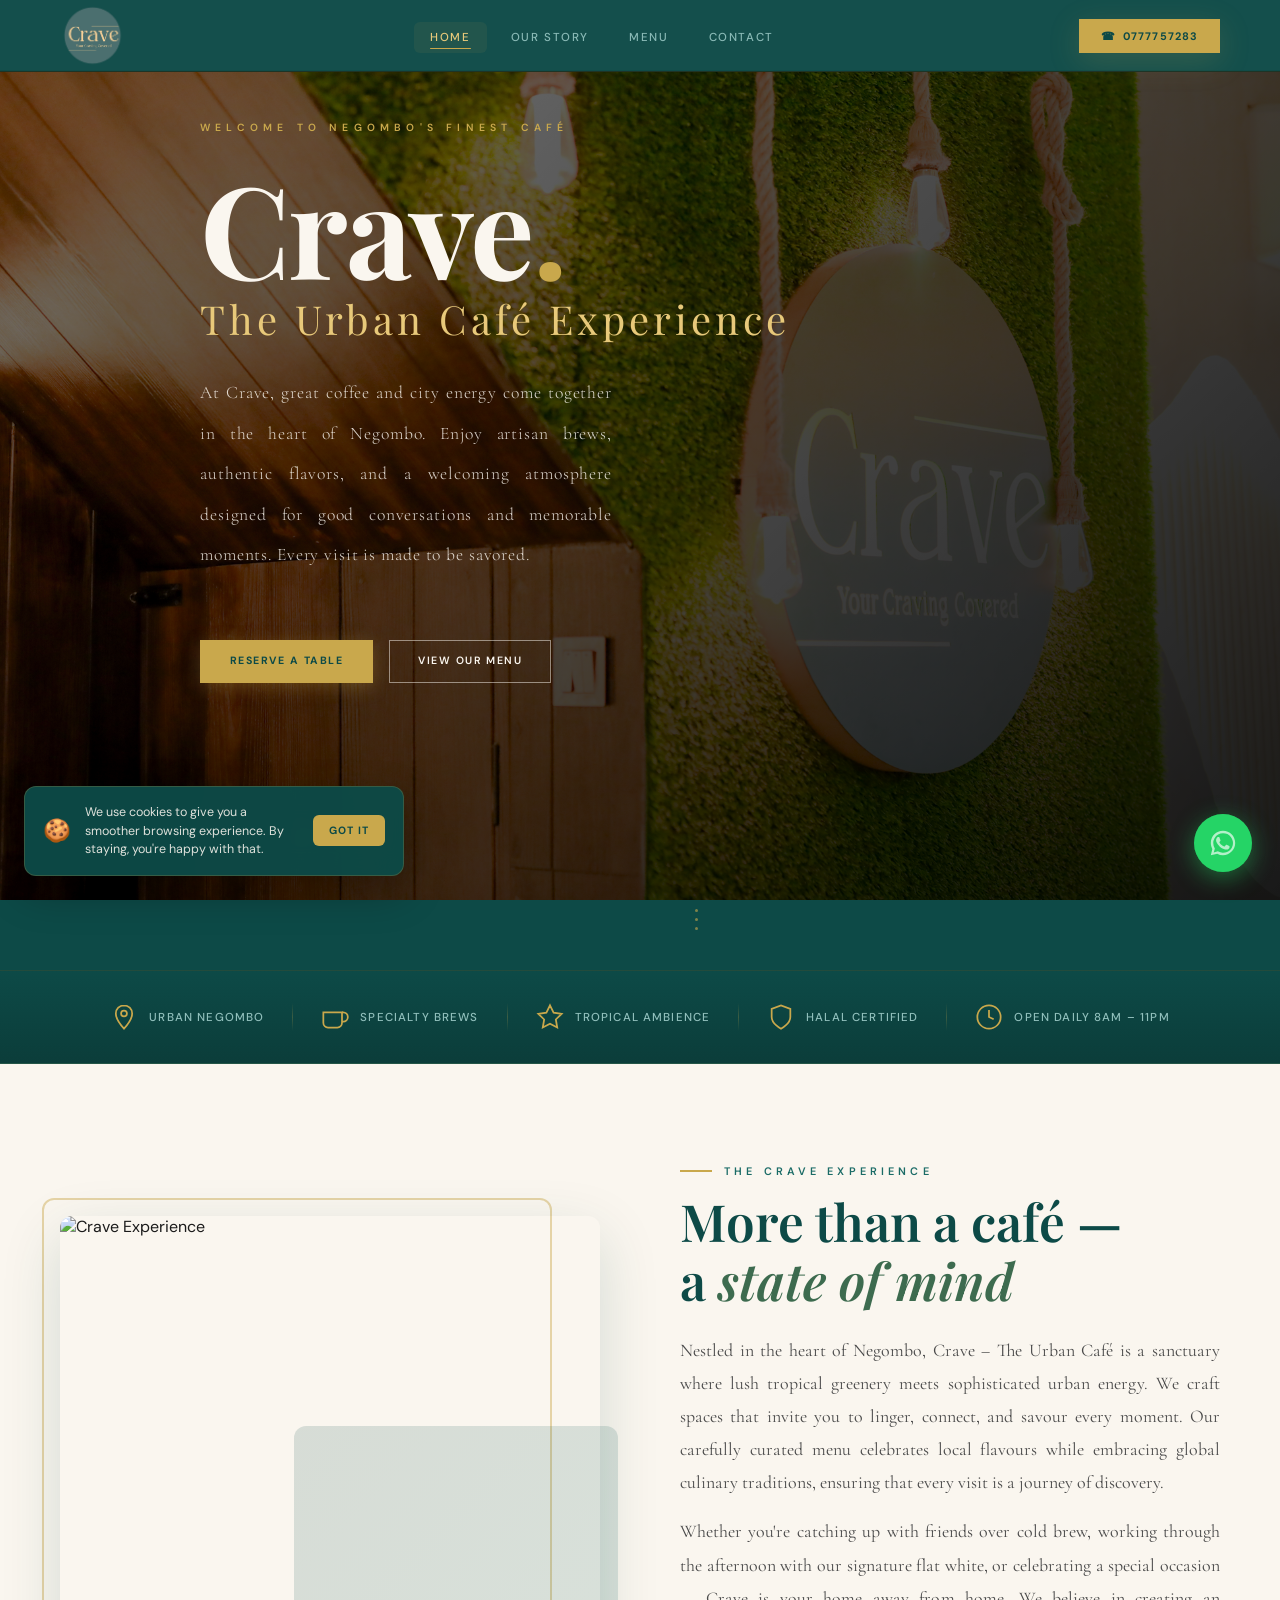
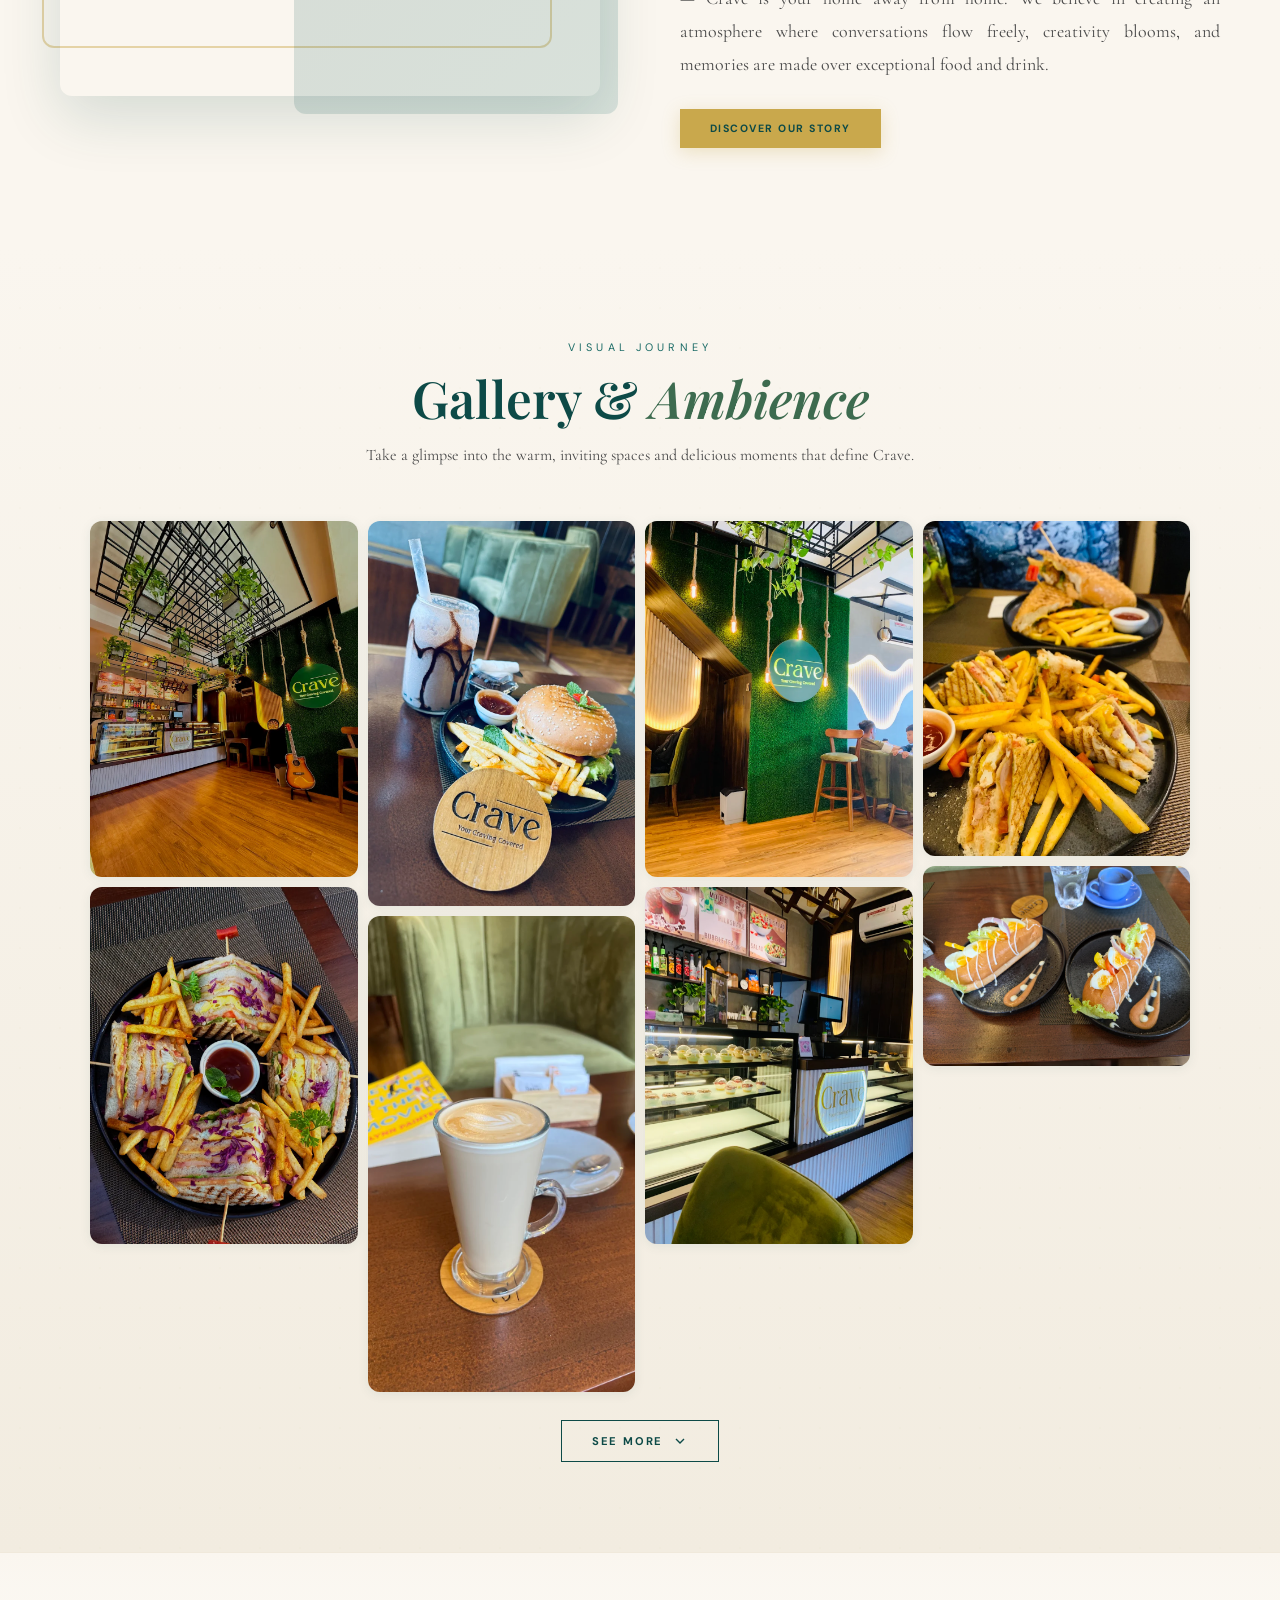
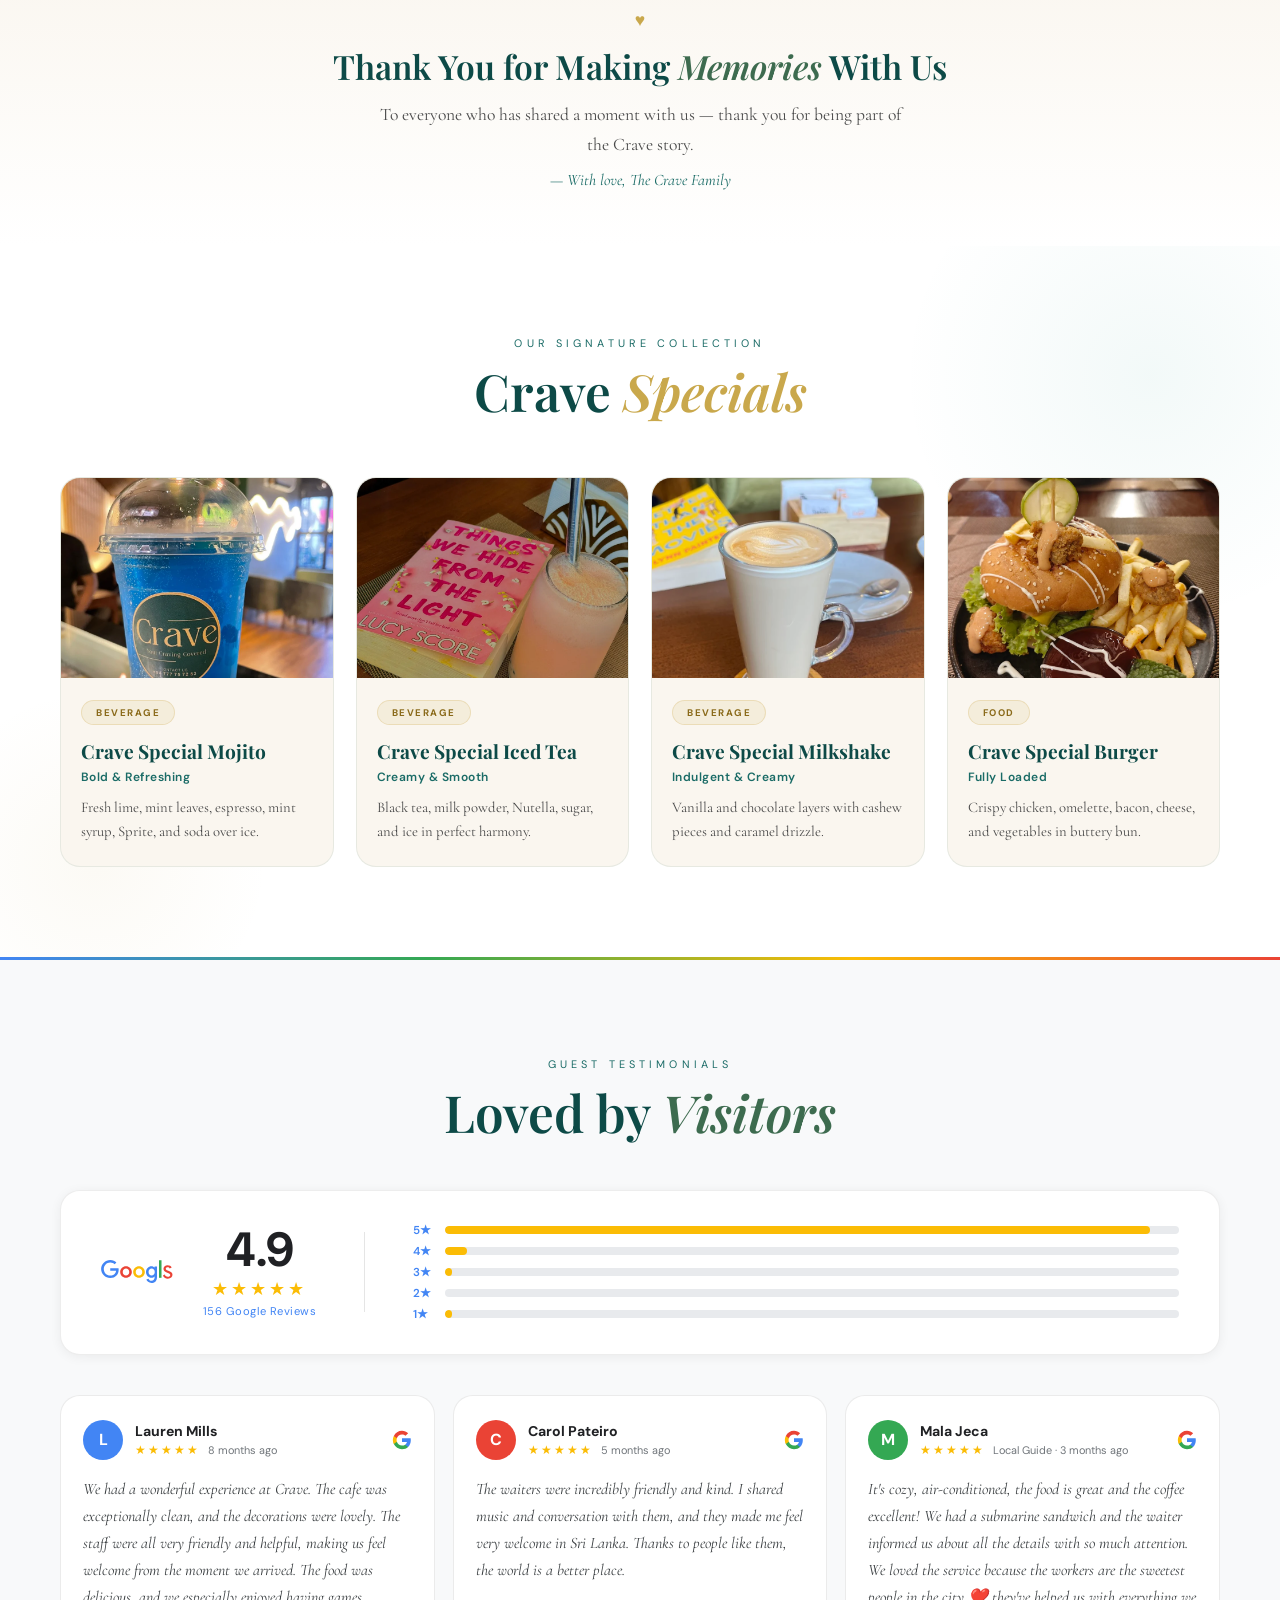
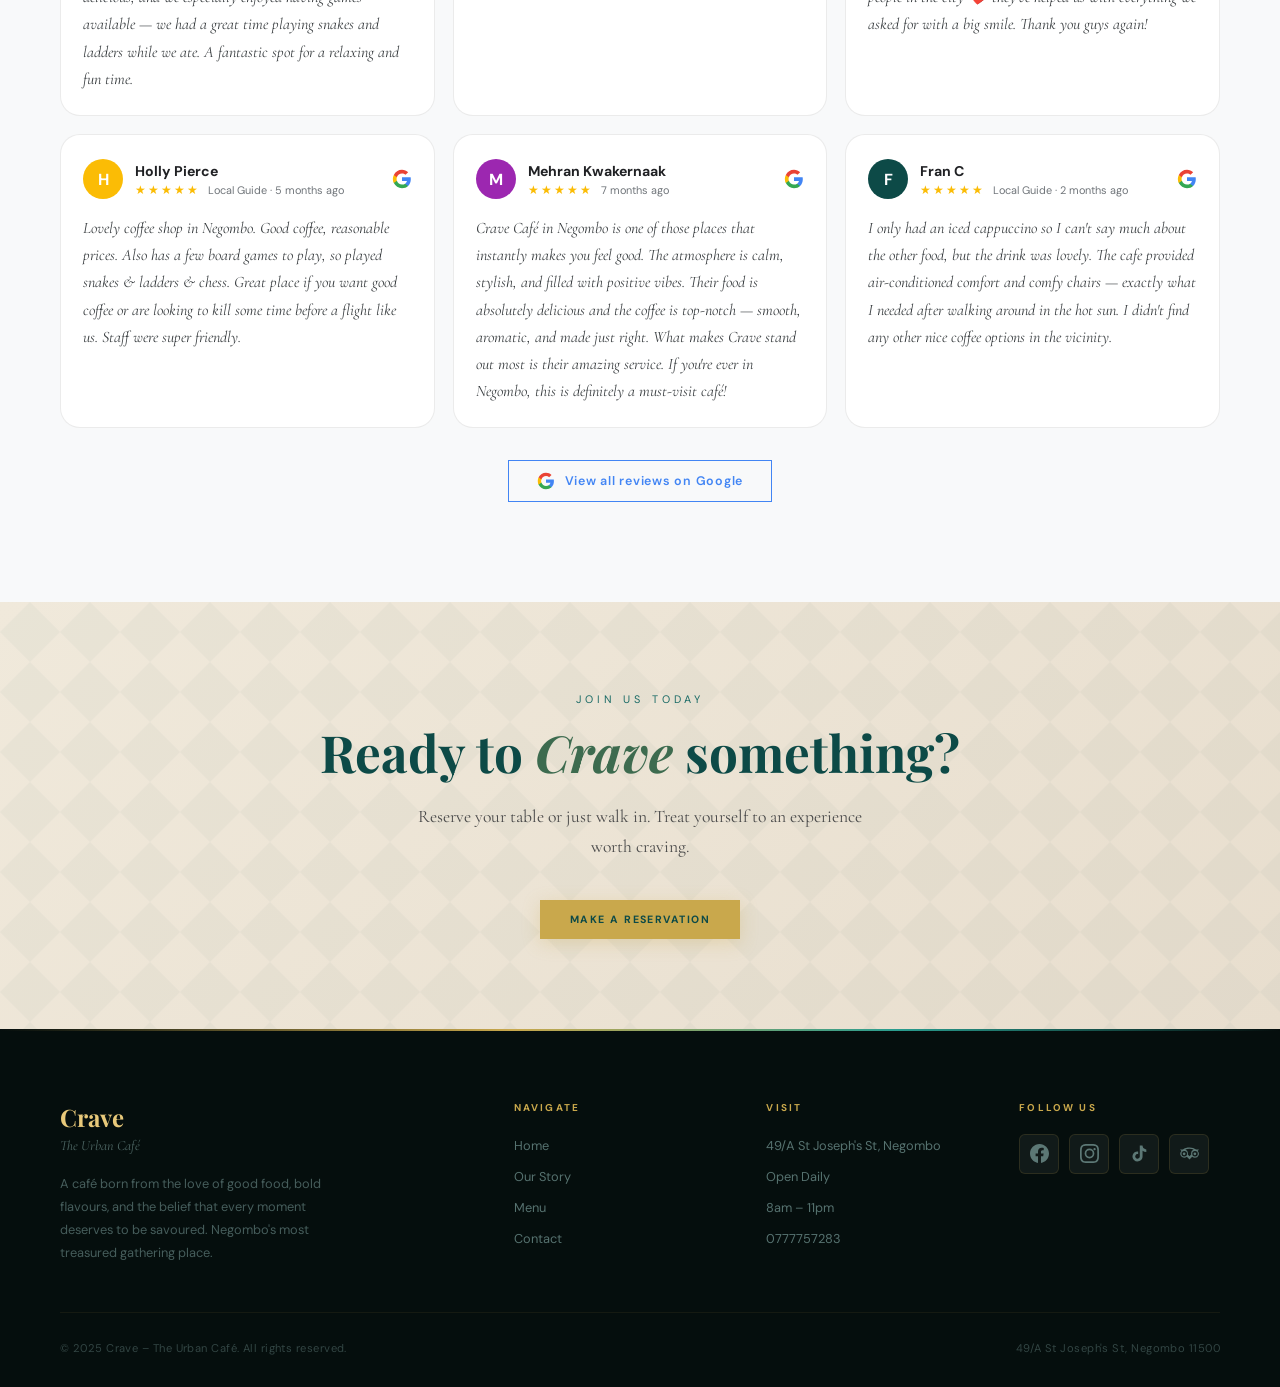
==== index.html @ 5650c981 "Initial commit: Crave – The Urban Café website Responsive static site (HTML/CSS/JS) with home, story" ====
<!DOCTYPE html>
<html lang="en">
<head>
  <meta charset="UTF-8">
  <meta name="viewport" content="width=device-width, initial-scale=1.0">
  <title>Crave – The Urban Café | Negombo</title>
  <link rel="stylesheet" href="styles.css">
</head>
<body>

<!-- ═══════════════════════════════════════════════════════════════
     NAVIGATION BAR
═══════════════════════════════════════════════════════════════ -->
<nav class="navbar">
  <a class="nav-logo" href="index.html">
    <img src="Images/CRAVE LOGO PNG (1).png" alt="Crave Logo">
   
  </a>

  <!-- Desktop Links -->
  <ul class="nav-links">
    <li><a href="index.html" class="active">Home</a></li>
    <li><a href="story.html">Our Story</a></li>
    <li><a href="menu.html">Menu</a></li>
    <li><a href="contact.html">Contact</a></li>
  </ul>

  <a class="nav-contact" href="tel:0777757283">
    <span>☎</span> 0777757283
  </a>

  <!-- Mobile Hamburger Menu -->
  <button class="hamburger" id="hamburger" aria-label="Toggle menu">
    <span></span>
    <span></span>
    <span></span>
  </button>

  <!-- Mobile Menu -->
  <div class="mobile-menu" id="mobileMenu">
    <ul class="mobile-nav-links">
      <li><a href="index.html" class="active">Home</a></li>
      <li><a href="story.html">Our Story</a></li>
      <li><a href="menu.html">Menu</a></li>
      <li><a href="contact.html">Contact</a></li>
      <li><a href="tel:0777757283" class="mobile-contact">☎ 0777757283</a></li>
    </ul>
  </div>
</nav>

<!-- ═══════════════════════════════════════════════════════════════
     HERO SECTION
═══════════════════════════════════════════════════════════════ -->
<section class="hero">
  <div class="hero-bg"></div>
  
  <div class="hero-content">
    <div class="hero-text-wrapper">
      <p class="hero-eyebrow">WELCOME TO NEGOMBO'S FINEST CAFÉ</p>
      
      <h1 class="hero-title">
        Crave<span class="title-accent">.</span><br>
        <span class="hero-subtitle-main">The Urban Café Experience</span>
      </h1>
      
      <p class="hero-description">
        At Crave, great coffee and city energy come together in the heart of Negombo. Enjoy artisan brews, authentic flavors, and a welcoming atmosphere designed for good conversations and memorable moments. Every visit is made to be savored.
      </p>
      
      <div class="hero-cta-group">
        <a href="contact.html" class="btn-primary">Reserve a Table</a>
        <a href="menu.html" class="btn-secondary">View Our Menu</a>
      </div>
    </div>
  </div>

  <div class="hero-scroll">
    <span>Discover More</span>
    <div class="scroll-indicator">
      <div class="scroll-dot"></div>
      <div class="scroll-dot"></div>
      <div class="scroll-dot"></div>
    </div>
  </div>
</section>

<!-- ═══════════════════════════════════════════════════════════════
     FEATURES STRIP
═══════════════════════════════════════════════════════════════ -->
<div class="features-strip">
  <div class="feature-item">
    <svg class="feature-icon" viewBox="0 0 24 24" fill="none" stroke="currentColor" stroke-width="1.5">
      <path d="M12 2C8.13 2 5 5.13 5 9c0 5.25 7 13 7 13s7-7.75 7-13c0-3.87-3.13-7-7-7z"/>
      <circle cx="12" cy="9" r="2.5"/>
    </svg>
    <span class="feature-text">Urban Negombo</span>
  </div>
  <div class="feature-divider"></div>
  <div class="feature-item">
    <svg class="feature-icon" viewBox="0 0 24 24" fill="none" stroke="currentColor" stroke-width="1.5">
      <path d="M18 8h1a4 4 0 0 1 0 8h-1"/>
      <path d="M2 8h16v9a4 4 0 0 1-4 4H6a4 4 0 0 1-4-4V8z"/>
    </svg>
    <span class="feature-text">Specialty Brews</span>
  </div>
  <div class="feature-divider"></div>
  <div class="feature-item">
    <svg class="feature-icon" viewBox="0 0 24 24" fill="none" stroke="currentColor" stroke-width="1.5">
      <path d="M12 2l3.09 6.26L22 9.27l-5 4.87 1.18 6.88L12 17.77l-6.18 3.25L7 14.14 2 9.27l6.91-1.01L12 2z"/>
    </svg>
    <span class="feature-text">Tropical Ambience</span>
  </div>
  <div class="feature-divider"></div>
  <div class="feature-item">
    <svg class="feature-icon" viewBox="0 0 24 24" fill="none" stroke="currentColor" stroke-width="1.5">
      <path d="M12 22s8-4 8-10V5l-8-3-8 3v7c0 6 8 10 8 10z"/>
    </svg>
    <span class="feature-text">Halal Certified</span>
  </div>
  <div class="feature-divider"></div>
  <div class="feature-item">
    <svg class="feature-icon" viewBox="0 0 24 24" fill="none" stroke="currentColor" stroke-width="1.5">
      <circle cx="12" cy="12" r="10"/>
      <polyline points="12 6 12 12 16 14"/>
    </svg>
    <span class="feature-text">Open Daily 8am – 11pm</span>
  </div>
</div>

<!-- ═══════════════════════════════════════════════════════════════
     THE CRAVE EXPERIENCE SECTION
═══════════════════════════════════════════════════════════════ -->
<section style="background: var(--cream); padding: 0;">
  <div class="ambience-section">
    <div class="ambience-visual">
      <img src="images/Crave_inside.webp" alt="Crave Experience" class="ambience-image">
    </div>
    <div class="ambience-text">
      <p class="eyebrow">The Crave Experience</p>
      <h2 class="section-title">More than a café —<br>a <em>state of mind</em></h2>
      <p class="body-text">
        Nestled in the heart of Negombo, Crave – The Urban Café is a sanctuary where lush tropical greenery meets sophisticated urban energy. We craft spaces that invite you to linger, connect, and savour every moment. Our carefully curated menu celebrates local flavours while embracing global culinary traditions, ensuring that every visit is a journey of discovery.
      </p>
      <p class="body-text">
        Whether you're catching up with friends over cold brew, working through the afternoon with our signature flat white, or celebrating a special occasion — Crave is your home away from home. We believe in creating an atmosphere where conversations flow freely, creativity blooms, and memories are made over exceptional food and drink.
      </p>
      <a href="story.html" class="btn-primary" style="display: inline-block; margin-top: 12px;">Discover Our Story</a>
    </div>
  </div>
</section>

<!-- ═══════════════════════════════════════════════════════════════
     GALLERY GRID
═══════════════════════════════════════════════════════════════ -->
<section class="gallery-section">
  <div class="gallery-header">
    <p class="eyebrow">Visual Journey</p>
    <h2 class="section-title">Gallery & <em>Ambience</em></h2>
    <p>Take a glimpse into the warm, inviting spaces and delicious moments that define Crave.</p>
  </div>

  <div class="gallery-grid" id="galleryGrid">
    <figure class="gallery-tile" onclick="openImageModal('Images/cafe-interior.webp')"><img src="Images/cafe-interior.webp" alt="Crave café interior" loading="lazy"></figure>
    <figure class="gallery-tile" onclick="openImageModal('Images/club-sandwich-platter.webp')"><img src="Images/club-sandwich-platter.webp" alt="Club sandwich platter" loading="lazy"></figure>
    <figure class="gallery-tile" onclick="openImageModal('Images/burger-milkshake.webp')"><img src="Images/burger-milkshake.webp" alt="Burger and milkshake" loading="lazy"></figure>
    <figure class="gallery-tile" onclick="openImageModal('Images/signature-latte.webp')"><img src="Images/signature-latte.webp" alt="Signature latte" loading="lazy"></figure>
    <figure class="gallery-tile" onclick="openImageModal('Images/crave-brand-wall.webp')"><img src="Images/crave-brand-wall.webp" alt="Crave brand wall" loading="lazy"></figure>
    <figure class="gallery-tile" onclick="openImageModal('Images/dessert-display.webp')"><img src="Images/dessert-display.webp" alt="Dessert display" loading="lazy"></figure>
    <figure class="gallery-tile" onclick="openImageModal('Images/toasted-sandwiches.webp')"><img src="Images/toasted-sandwiches.webp" alt="Toasted sandwiches" loading="lazy"></figure>
    <figure class="gallery-tile" onclick="openImageModal('Images/gourmet-hot-dogs.webp')"><img src="Images/gourmet-hot-dogs.webp" alt="Gourmet hot dogs" loading="lazy"></figure>
    <figure class="gallery-tile gallery-hidden" onclick="openImageModal('Images/espresso-shot.webp')"><img src="Images/espresso-shot.webp" alt="Espresso shot" loading="lazy"></figure>
    <figure class="gallery-tile gallery-hidden" onclick="openImageModal('Images/reading-nook.webp')"><img src="Images/reading-nook.webp" alt="Reading nook" loading="lazy"></figure>
    <figure class="gallery-tile gallery-hidden" onclick="openImageModal('Images/hot-dog-shake.webp')"><img src="Images/hot-dog-shake.webp" alt="Hot dog and shake" loading="lazy"></figure>
    <figure class="gallery-tile gallery-hidden" onclick="openImageModal('Images/burger-cafe-backdrop.webp')"><img src="Images/burger-cafe-backdrop.webp" alt="Burger with café backdrop" loading="lazy"></figure>
    <figure class="gallery-tile gallery-hidden" onclick="openImageModal('Images/book-food-flatlay.webp')"><img src="Images/book-food-flatlay.webp" alt="Book and food flatlay" loading="lazy"></figure>
    <figure class="gallery-tile gallery-hidden" onclick="openImageModal('Images/wrap-platter-drinks.webp')"><img src="Images/wrap-platter-drinks.webp" alt="Wrap platter with drinks" loading="lazy"></figure>
    <figure class="gallery-tile gallery-hidden" onclick="openImageModal('Images/pasta-bowl.webp')"><img src="Images/pasta-bowl.webp" alt="Pasta bowl" loading="lazy"></figure>
    <figure class="gallery-tile gallery-hidden" onclick="openImageModal('Images/big-breakfast-platter.webp')"><img src="Images/big-breakfast-platter.webp" alt="Big breakfast platter" loading="lazy"></figure>
    <figure class="gallery-tile gallery-hidden" onclick="openImageModal('Images/cozy-corner-guitar.webp')"><img src="Images/cozy-corner-guitar.webp" alt="Cozy corner with guitar" loading="lazy"></figure>
    <figure class="gallery-tile gallery-hidden" onclick="openImageModal('Images/lunch-for-two.webp')"><img src="Images/lunch-for-two.webp" alt="Lunch for two" loading="lazy"></figure>
  </div>

  <div class="gallery-more-wrap">
    <button class="gallery-more-btn" id="galleryMoreBtn" onclick="toggleGallery(this)">
      <span class="more-text">See More</span>
      <svg class="more-chevron" viewBox="0 0 24 24" fill="none" stroke="currentColor" stroke-width="2" width="16" height="16">
        <polyline points="6 9 12 15 18 9"></polyline>
      </svg>
    </button>
  </div>
</section>

<!-- ═══════════════════════════════════════════════════════════════
     THANK YOU MESSAGE
═══════════════════════════════════════════════════════════════ -->
<section class="thankyou-section">
  <span class="ty-heart">♥</span>
  <h2 class="ty-title">Thank You for Making <em>Memories</em> With Us</h2>
  <p class="ty-text">To everyone who has shared a moment with us — thank you for being part of the Crave story.</p>
  <p class="ty-signature">— With love, The Crave Family</p>
</section>

<!-- ═══════════════════════════════════════════════════════════════
     CAFÉ SIGNATURES
═══════════════════════════════════════════════════════════════ -->
<section class="specials-section">
  <div class="specials-inner">
    <div class="specials-header">
      <p class="eyebrow">Our Signature Collection</p>
      <h2 class="section-title">Crave <em style="font-style:italic; color: var(--gold-light);">Specials</em></h2>
    </div>
    <div class="specials-grid">
      <!-- Mojito Card -->
      <div class="card-item">
        <div class="card-image">
          <img src="Images/Crave_Special_Mojito1.webp" alt="Crave Special Mojito">
        </div>
        <div class="card-content">
          <div class="card-tag">Beverage</div>
          <h3 class="card-name">Crave Special Mojito</h3>
          <p class="card-note">Bold & Refreshing</p>
          <p class="card-text">Fresh lime, mint leaves, espresso, mint syrup, Sprite, and soda over ice.</p>
        </div>
      </div>
      
      <!-- Iced Tea Card -->
      <div class="card-item">
        <div class="card-image">
          <img src="Images/special-iced-tea.webp" alt="Crave Special Iced Tea">
        </div>
        <div class="card-content">
          <div class="card-tag">Beverage</div>
          <h3 class="card-name">Crave Special Iced Tea</h3>
          <p class="card-note">Creamy & Smooth</p>
          <p class="card-text">Black tea, milk powder, Nutella, sugar, and ice in perfect harmony.</p>
        </div>
      </div>
      
      <!-- Milkshake Card -->
      <div class="card-item">
        <div class="card-image">
          <img src="Images/signature-latte.webp" alt="Crave Special Milkshake">
        </div>
        <div class="card-content">
          <div class="card-tag">Beverage</div>
          <h3 class="card-name">Crave Special Milkshake</h3>
          <p class="card-note">Indulgent & Creamy</p>
          <p class="card-text">Vanilla and chocolate layers with cashew pieces and caramel drizzle.</p>
        </div>
      </div>
      
      <!-- Burger Card -->
      <div class="card-item">
        <div class="card-image">
          <img src="Images/special-burger.webp" alt="Crave Special Burger">
        </div>
        <div class="card-content">
          <div class="card-tag">Food</div>
          <h3 class="card-name">Crave Special Burger</h3>
          <p class="card-note">Fully Loaded</p>
          <p class="card-text">Crispy chicken, omelette, bacon, cheese, and vegetables in buttery bun.</p>
        </div>
      </div>
    </div>
  </div>
</section>

<!-- ═══════════════════════════════════════════════════════════════
     GOOGLE REVIEWS SECTION
═══════════════════════════════════════════════════════════════ -->
<section class="reviews-section">
  <div class="reviews-inner">

    <!-- Header -->
    <div class="reviews-header">
      <p class="eyebrow">Guest Testimonials</p>
      <h2 class="section-title">Loved by <em>Visitors</em></h2>
    </div>

    <!-- Google Rating Summary Bar -->
    <div class="google-summary">
      <div class="google-summary-left">
        <svg class="google-logo-full" viewBox="0 0 74 24" xmlns="http://www.w3.org/2000/svg">
          <path d="M9.24 8.19v2.46h5.88c-.18 1.38-.64 2.39-1.34 3.1-.86.86-2.2 1.8-4.54 1.8-3.62 0-6.45-2.92-6.45-6.54s2.83-6.54 6.45-6.54c1.95 0 3.38.77 4.43 1.76L15.4 2.5C13.94 1.08 11.98 0 9.24 0 4.28 0 .11 4.04.11 9s4.17 9 9.13 9c2.68 0 4.7-.88 6.28-2.52 1.62-1.62 2.13-3.91 2.13-5.75 0-.57-.04-1.1-.13-1.54H9.24z" fill="#4285F4"/>
          <path d="M25 6.19c-3.21 0-5.83 2.44-5.83 5.81 0 3.34 2.62 5.81 5.83 5.81s5.83-2.46 5.83-5.81c0-3.37-2.62-5.81-5.83-5.81zm0 9.33c-1.76 0-3.28-1.45-3.28-3.52 0-2.09 1.52-3.52 3.28-3.52s3.28 1.43 3.28 3.52c0 2.07-1.52 3.52-3.28 3.52z" fill="#EA4335"/>
          <path d="M53.58 7.49h-.09c-.57-.68-1.67-1.3-3.06-1.3C47.53 6.19 45 8.72 45 12c0 3.26 2.53 5.81 5.43 5.81 1.39 0 2.49-.62 3.06-1.32h.09v.83c0 2.22-1.19 3.41-3.1 3.41-1.56 0-2.53-1.12-2.93-2.07l-2.22.92c.64 1.54 2.33 3.43 5.15 3.43 2.99 0 5.52-1.76 5.52-6.05V6.49h-2.42v1zm-2.93 8.03c-1.76 0-3.1-1.5-3.1-3.52 0-2.05 1.34-3.52 3.1-3.52 1.74 0 3.1 1.49 3.1 3.54.01 2.03-1.36 3.5-3.1 3.5z" fill="#4285F4"/>
          <path d="M38 6.19c-3.21 0-5.83 2.44-5.83 5.81 0 3.34 2.62 5.81 5.83 5.81s5.83-2.46 5.83-5.81c0-3.37-2.62-5.81-5.83-5.81zm0 9.33c-1.76 0-3.28-1.45-3.28-3.52 0-2.09 1.52-3.52 3.28-3.52s3.28 1.43 3.28 3.52c0 2.07-1.52 3.52-3.28 3.52z" fill="#FBBC05"/>
          <path d="M58 .24h2.51v17.57H58z" fill="#34A853"/>
          <path d="M63.41 14.37c.66 1.64 1.8 2.44 3.35 2.44 1.56 0 2.49-.79 2.49-1.83 0-.98-.56-1.54-2.28-2.09l-1.28-.42c-2.09-.68-3.21-1.83-3.21-3.63 0-2.18 1.8-3.65 4.15-3.65 1.97 0 3.38.88 4.06 2.31l-2.01 1.08c-.36-.81-1.06-1.3-2.07-1.3s-1.83.55-1.83 1.47c0 .88.55 1.3 1.97 1.78l1.17.38c2.35.77 3.56 1.91 3.56 3.87 0 2.31-1.8 3.87-4.62 3.87-2.46 0-4.26-1.26-4.98-3.17l2.53-1.11z" fill="#EA4335"/>
        </svg>
        <div class="google-rating-score">
          <span class="score-number">4.9</span>
          <div class="score-stars">★★★★★</div>
          <a class="score-label" href="https://www.google.com/search?sca_esv=cb596a67502e2f5f&cs=1&output=search&kgmid=%2Fg%2F11xkdhgdgt&q=Crave&shem=dlvsc%2Crimspwouoe&shndl=30&source=sh%2Fx%2Floc%2Funi%2Fm1%2F1&kgs=ecfc219bd1ecc070" target="_blank" rel="noopener">156 Google Reviews</a>
        </div>
      </div>
      <div class="google-summary-divider"></div>
      <div class="google-summary-right">
        <div class="rating-bar-row"><span class="bar-label">5★</span><div class="bar-track"><div class="bar-fill" style="width:96%"></div></div></div>
        <div class="rating-bar-row"><span class="bar-label">4★</span><div class="bar-track"><div class="bar-fill" style="width:3%"></div></div></div>
        <div class="rating-bar-row"><span class="bar-label">3★</span><div class="bar-track"><div class="bar-fill" style="width:1%"></div></div></div>
        <div class="rating-bar-row"><span class="bar-label">2★</span><div class="bar-track"><div class="bar-fill" style="width:0%"></div></div></div>
        <div class="rating-bar-row"><span class="bar-label">1★</span><div class="bar-track"><div class="bar-fill" style="width:1%"></div></div></div>
      </div>
    </div>

    <!-- Review Cards -->
    <div class="reviews-grid">

      <div class="review-card">
        <div class="review-card-top">
          <div class="reviewer-avatar" style="background:#4285F4;">L</div>
          <div class="reviewer-info">
            <div class="reviewer-name">Lauren Mills</div>
            <div class="reviewer-meta">
              <div class="review-stars">★★★★★</div>
              <span class="review-date">8 months ago</span>
            </div>
          </div>
          <svg class="google-icon-badge" viewBox="0 0 24 24" xmlns="http://www.w3.org/2000/svg">
            <path d="M22.56 12.25c0-.78-.07-1.53-.2-2.25H12v4.26h5.92c-.26 1.37-1.04 2.53-2.21 3.31v2.77h3.57c2.08-1.92 3.28-4.74 3.28-8.09z" fill="#4285F4"/>
            <path d="M12 23c2.97 0 5.46-.98 7.28-2.66l-3.57-2.77c-.98.66-2.23 1.06-3.71 1.06-2.86 0-5.29-1.93-6.16-4.53H2.18v2.84C3.99 20.53 7.7 23 12 23z" fill="#34A853"/>
            <path d="M5.84 14.09c-.22-.66-.35-1.36-.35-2.09s.13-1.43.35-2.09V7.07H2.18C1.43 8.55 1 10.22 1 12s.43 3.45 1.18 4.93l3.66-2.84z" fill="#FBBC05"/>
            <path d="M12 5.38c1.62 0 3.06.56 4.21 1.64l3.15-3.15C17.45 2.09 14.97 1 12 1 7.7 1 3.99 3.47 2.18 7.07l3.66 2.84c.87-2.6 3.3-4.53 6.16-4.53z" fill="#EA4335"/>
          </svg>
        </div>
        <p class="review-text">We had a wonderful experience at Crave. The cafe was exceptionally clean, and the decorations were lovely. The staff were all very friendly and helpful, making us feel welcome from the moment we arrived. The food was delicious, and we especially enjoyed having games available — we had a great time playing snakes and ladders while we ate. A fantastic spot for a relaxing and fun time.</p>
      </div>

      <div class="review-card">
        <div class="review-card-top">
          <div class="reviewer-avatar" style="background:#EA4335;">C</div>
          <div class="reviewer-info">
            <div class="reviewer-name">Carol Pateiro</div>
            <div class="reviewer-meta">
              <div class="review-stars">★★★★★</div>
              <span class="review-date">5 months ago</span>
            </div>
          </div>
          <svg class="google-icon-badge" viewBox="0 0 24 24" xmlns="http://www.w3.org/2000/svg">
            <path d="M22.56 12.25c0-.78-.07-1.53-.2-2.25H12v4.26h5.92c-.26 1.37-1.04 2.53-2.21 3.31v2.77h3.57c2.08-1.92 3.28-4.74 3.28-8.09z" fill="#4285F4"/>
            <path d="M12 23c2.97 0 5.46-.98 7.28-2.66l-3.57-2.77c-.98.66-2.23 1.06-3.71 1.06-2.86 0-5.29-1.93-6.16-4.53H2.18v2.84C3.99 20.53 7.7 23 12 23z" fill="#34A853"/>
            <path d="M5.84 14.09c-.22-.66-.35-1.36-.35-2.09s.13-1.43.35-2.09V7.07H2.18C1.43 8.55 1 10.22 1 12s.43 3.45 1.18 4.93l3.66-2.84z" fill="#FBBC05"/>
            <path d="M12 5.38c1.62 0 3.06.56 4.21 1.64l3.15-3.15C17.45 2.09 14.97 1 12 1 7.7 1 3.99 3.47 2.18 7.07l3.66 2.84c.87-2.6 3.3-4.53 6.16-4.53z" fill="#EA4335"/>
          </svg>
        </div>
        <p class="review-text">The waiters were incredibly friendly and kind. I shared music and conversation with them, and they made me feel very welcome in Sri Lanka. Thanks to people like them, the world is a better place.</p>
      </div>

      <div class="review-card">
        <div class="review-card-top">
          <div class="reviewer-avatar" style="background:#34A853;">M</div>
          <div class="reviewer-info">
            <div class="reviewer-name">Mala Jeca</div>
            <div class="reviewer-meta">
              <div class="review-stars">★★★★★</div>
              <span class="review-date">Local Guide · 3 months ago</span>
            </div>
          </div>
          <svg class="google-icon-badge" viewBox="0 0 24 24" xmlns="http://www.w3.org/2000/svg">
            <path d="M22.56 12.25c0-.78-.07-1.53-.2-2.25H12v4.26h5.92c-.26 1.37-1.04 2.53-2.21 3.31v2.77h3.57c2.08-1.92 3.28-4.74 3.28-8.09z" fill="#4285F4"/>
            <path d="M12 23c2.97 0 5.46-.98 7.28-2.66l-3.57-2.77c-.98.66-2.23 1.06-3.71 1.06-2.86 0-5.29-1.93-6.16-4.53H2.18v2.84C3.99 20.53 7.7 23 12 23z" fill="#34A853"/>
            <path d="M5.84 14.09c-.22-.66-.35-1.36-.35-2.09s.13-1.43.35-2.09V7.07H2.18C1.43 8.55 1 10.22 1 12s.43 3.45 1.18 4.93l3.66-2.84z" fill="#FBBC05"/>
            <path d="M12 5.38c1.62 0 3.06.56 4.21 1.64l3.15-3.15C17.45 2.09 14.97 1 12 1 7.7 1 3.99 3.47 2.18 7.07l3.66 2.84c.87-2.6 3.3-4.53 6.16-4.53z" fill="#EA4335"/>
          </svg>
        </div>
        <p class="review-text">It's cozy, air-conditioned, the food is great and the coffee excellent! We had a submarine sandwich and the waiter informed us about all the details with so much attention. We loved the service because the workers are the sweetest people in the city ❤️ they've helped us with everything we asked for with a big smile. Thank you guys again!</p>
      </div>

      <div class="review-card">
        <div class="review-card-top">
          <div class="reviewer-avatar" style="background:#FBBC05;">H</div>
          <div class="reviewer-info">
            <div class="reviewer-name">Holly Pierce</div>
            <div class="reviewer-meta">
              <div class="review-stars">★★★★★</div>
              <span class="review-date">Local Guide · 5 months ago</span>
            </div>
          </div>
          <svg class="google-icon-badge" viewBox="0 0 24 24" xmlns="http://www.w3.org/2000/svg">
            <path d="M22.56 12.25c0-.78-.07-1.53-.2-2.25H12v4.26h5.92c-.26 1.37-1.04 2.53-2.21 3.31v2.77h3.57c2.08-1.92 3.28-4.74 3.28-8.09z" fill="#4285F4"/>
            <path d="M12 23c2.97 0 5.46-.98 7.28-2.66l-3.57-2.77c-.98.66-2.23 1.06-3.71 1.06-2.86 0-5.29-1.93-6.16-4.53H2.18v2.84C3.99 20.53 7.7 23 12 23z" fill="#34A853"/>
            <path d="M5.84 14.09c-.22-.66-.35-1.36-.35-2.09s.13-1.43.35-2.09V7.07H2.18C1.43 8.55 1 10.22 1 12s.43 3.45 1.18 4.93l3.66-2.84z" fill="#FBBC05"/>
            <path d="M12 5.38c1.62 0 3.06.56 4.21 1.64l3.15-3.15C17.45 2.09 14.97 1 12 1 7.7 1 3.99 3.47 2.18 7.07l3.66 2.84c.87-2.6 3.3-4.53 6.16-4.53z" fill="#EA4335"/>
          </svg>
        </div>
        <p class="review-text">Lovely coffee shop in Negombo. Good coffee, reasonable prices. Also has a few board games to play, so played snakes & ladders & chess. Great place if you want good coffee or are looking to kill some time before a flight like us. Staff were super friendly.</p>
      </div>

      <div class="review-card">
        <div class="review-card-top">
          <div class="reviewer-avatar" style="background:#9c27b0;">M</div>
          <div class="reviewer-info">
            <div class="reviewer-name">Mehran Kwakernaak</div>
            <div class="reviewer-meta">
              <div class="review-stars">★★★★★</div>
              <span class="review-date">7 months ago</span>
            </div>
          </div>
          <svg class="google-icon-badge" viewBox="0 0 24 24" xmlns="http://www.w3.org/2000/svg">
            <path d="M22.56 12.25c0-.78-.07-1.53-.2-2.25H12v4.26h5.92c-.26 1.37-1.04 2.53-2.21 3.31v2.77h3.57c2.08-1.92 3.28-4.74 3.28-8.09z" fill="#4285F4"/>
            <path d="M12 23c2.97 0 5.46-.98 7.28-2.66l-3.57-2.77c-.98.66-2.23 1.06-3.71 1.06-2.86 0-5.29-1.93-6.16-4.53H2.18v2.84C3.99 20.53 7.7 23 12 23z" fill="#34A853"/>
            <path d="M5.84 14.09c-.22-.66-.35-1.36-.35-2.09s.13-1.43.35-2.09V7.07H2.18C1.43 8.55 1 10.22 1 12s.43 3.45 1.18 4.93l3.66-2.84z" fill="#FBBC05"/>
            <path d="M12 5.38c1.62 0 3.06.56 4.21 1.64l3.15-3.15C17.45 2.09 14.97 1 12 1 7.7 1 3.99 3.47 2.18 7.07l3.66 2.84c.87-2.6 3.3-4.53 6.16-4.53z" fill="#EA4335"/>
          </svg>
        </div>
        <p class="review-text">Crave Café in Negombo is one of those places that instantly makes you feel good. The atmosphere is calm, stylish, and filled with positive vibes. Their food is absolutely delicious and the coffee is top-notch — smooth, aromatic, and made just right. What makes Crave stand out most is their amazing service. If you're ever in Negombo, this is definitely a must-visit café!</p>
      </div>

      <div class="review-card">
        <div class="review-card-top">
          <div class="reviewer-avatar" style="background:#0d4a47;">F</div>
          <div class="reviewer-info">
            <div class="reviewer-name">Fran C</div>
            <div class="reviewer-meta">
              <div class="review-stars">★★★★★</div>
              <span class="review-date">Local Guide · 2 months ago</span>
            </div>
          </div>
          <svg class="google-icon-badge" viewBox="0 0 24 24" xmlns="http://www.w3.org/2000/svg">
            <path d="M22.56 12.25c0-.78-.07-1.53-.2-2.25H12v4.26h5.92c-.26 1.37-1.04 2.53-2.21 3.31v2.77h3.57c2.08-1.92 3.28-4.74 3.28-8.09z" fill="#4285F4"/>
            <path d="M12 23c2.97 0 5.46-.98 7.28-2.66l-3.57-2.77c-.98.66-2.23 1.06-3.71 1.06-2.86 0-5.29-1.93-6.16-4.53H2.18v2.84C3.99 20.53 7.7 23 12 23z" fill="#34A853"/>
            <path d="M5.84 14.09c-.22-.66-.35-1.36-.35-2.09s.13-1.43.35-2.09V7.07H2.18C1.43 8.55 1 10.22 1 12s.43 3.45 1.18 4.93l3.66-2.84z" fill="#FBBC05"/>
            <path d="M12 5.38c1.62 0 3.06.56 4.21 1.64l3.15-3.15C17.45 2.09 14.97 1 12 1 7.7 1 3.99 3.47 2.18 7.07l3.66 2.84c.87-2.6 3.3-4.53 6.16-4.53z" fill="#EA4335"/>
          </svg>
        </div>
        <p class="review-text">I only had an iced cappuccino so I can't say much about the other food, but the drink was lovely. The cafe provided air-conditioned comfort and comfy chairs — exactly what I needed after walking around in the hot sun. I didn't find any other nice coffee options in the vicinity.</p>
      </div>

    </div>

    <!-- View on Google link -->
    <div class="google-view-all">
      <a href="https://www.google.com/search?sca_esv=cb596a67502e2f5f&cs=1&output=search&kgmid=%2Fg%2F11xkdhgdgt&q=Crave&shem=dlvsc%2Crimspwouoe&shndl=30&source=sh%2Fx%2Floc%2Funi%2Fm1%2F1&kgs=ecfc219bd1ecc070" target="_blank" rel="noopener" class="google-view-btn">
        <svg viewBox="0 0 24 24" xmlns="http://www.w3.org/2000/svg" width="18" height="18">
          <path d="M22.56 12.25c0-.78-.07-1.53-.2-2.25H12v4.26h5.92c-.26 1.37-1.04 2.53-2.21 3.31v2.77h3.57c2.08-1.92 3.28-4.74 3.28-8.09z" fill="#4285F4"/>
          <path d="M12 23c2.97 0 5.46-.98 7.28-2.66l-3.57-2.77c-.98.66-2.23 1.06-3.71 1.06-2.86 0-5.29-1.93-6.16-4.53H2.18v2.84C3.99 20.53 7.7 23 12 23z" fill="#34A853"/>
          <path d="M5.84 14.09c-.22-.66-.35-1.36-.35-2.09s.13-1.43.35-2.09V7.07H2.18C1.43 8.55 1 10.22 1 12s.43 3.45 1.18 4.93l3.66-2.84z" fill="#FBBC05"/>
          <path d="M12 5.38c1.62 0 3.06.56 4.21 1.64l3.15-3.15C17.45 2.09 14.97 1 12 1 7.7 1 3.99 3.47 2.18 7.07l3.66 2.84c.87-2.6 3.3-4.53 6.16-4.53z" fill="#EA4335"/>
        </svg>
        View all reviews on Google
      </a>
    </div>

  </div>
</section>

<!-- ═══════════════════════════════════════════════════════════════
     CTA BANNER
═══════════════════════════════════════════════════════════════ -->
<section class="cta-banner">
  <p class="cta-eyebrow">Join Us Today</p>
  <h2 class="cta-title">Ready to <em style="font-style:italic; color:var(--leaf-green);">Crave</em> something?</h2>
  <p class="cta-subtitle">Reserve your table or just walk in. Treat yourself to an experience worth craving.</p>
  <a href="contact.html" class="btn-primary">Make a Reservation</a>
</section>

<!-- ═══════════════════════════════════════════════════════════════
     FOOTER
═══════════════════════════════════════════════════════════════ -->
<footer>
  <div class="footer-grid">
    <div class="footer-brand">
      <div class="logo">Crave</div>
      <div class="tagline">The Urban Café</div>
      <p>A café born from the love of good food, bold flavours, and the belief that every moment deserves to be savoured. Negombo's most treasured gathering place.</p>
    </div>
    <div class="footer-col">
      <h4>Navigate</h4>
      <ul>
        <li><a href="index.html">Home</a></li>
        <li><a href="story.html">Our Story</a></li>
        <li><a href="menu.html">Menu</a></li>
        <li><a href="contact.html">Contact</a></li>
      </ul>
    </div>
    <div class="footer-col">
      <h4>Visit</h4>
      <ul>
        <li><a href="https://maps.google.com/?q=49/A+St+Joseph's+St,+Negombo+11500" target="_blank" rel="noopener">49/A St Joseph's St, Negombo</a></li>
        <li><a href="#">Open Daily</a></li>
        <li><a href="#">8am – 11pm</a></li>
        <li><a href="tel:0777757283">0777757283</a></li>
      </ul>
    </div>
    <div class="footer-col">
      <h4>Follow Us</h4>
      <ul class="social-links">
        <li><a class="social-link sl-fb" title="Facebook" href="https://web.facebook.com/cravetheurbancafe/" target="_blank" rel="noopener" aria-label="Facebook">
          <svg viewBox="0 0 24 24" fill="currentColor"><path d="M24 12.07C24 5.4 18.63 0 12 0S0 5.4 0 12.07c0 6.02 4.39 11.01 10.13 11.93v-8.44H7.08v-3.49h3.05V9.41c0-3.02 1.79-4.69 4.53-4.69 1.31 0 2.68.24 2.68.24v2.97h-1.51c-1.49 0-1.96.93-1.96 1.89v2.25h3.33l-.53 3.49h-2.8V24C19.61 23.08 24 18.09 24 12.07z"/></svg>
        </a></li>
        <li><a class="social-link sl-ig" title="Instagram" href="https://www.instagram.com/yourcravingcovered/" target="_blank" rel="noopener" aria-label="Instagram">
          <svg viewBox="0 0 24 24" fill="currentColor"><path d="M12 2.16c3.2 0 3.58.01 4.85.07 1.17.05 1.8.25 2.23.41.56.22.96.48 1.38.9.42.42.68.82.9 1.38.16.42.36 1.06.41 2.23.06 1.27.07 1.65.07 4.85s-.01 3.58-.07 4.85c-.05 1.17-.25 1.8-.41 2.23-.22.56-.48.96-.9 1.38-.42.42-.82.68-1.38.9-.42.16-1.06.36-2.23.41-1.27.06-1.65.07-4.85.07s-3.58-.01-4.85-.07c-1.17-.05-1.8-.25-2.23-.41a3.7 3.7 0 0 1-1.38-.9 3.7 3.7 0 0 1-.9-1.38c-.16-.42-.36-1.06-.41-2.23C2.17 15.58 2.16 15.2 2.16 12s.01-3.58.07-4.85c.05-1.17.25-1.8.41-2.23.22-.56.48-.96.9-1.38.42-.42.82-.68 1.38-.9.42-.16 1.06-.36 2.23-.41C8.42 2.17 8.8 2.16 12 2.16zM12 0C8.74 0 8.33.01 7.05.07 5.78.13 4.9.33 4.14.63c-.79.3-1.46.72-2.12 1.38C1.35 2.68.94 3.35.63 4.14.33 4.9.13 5.78.07 7.05.01 8.33 0 8.74 0 12s.01 3.67.07 4.95c.06 1.27.26 2.15.56 2.91.3.79.72 1.46 1.38 2.12.66.66 1.33 1.08 2.12 1.38.76.3 1.64.5 2.91.56C8.33 23.99 8.74 24 12 24s3.67-.01 4.95-.07c1.27-.06 2.15-.26 2.91-.56.79-.3 1.46-.72 2.12-1.38.66-.66 1.08-1.33 1.38-2.12.3-.76.5-1.64.56-2.91.06-1.28.07-1.69.07-4.95s-.01-3.67-.07-4.95c-.06-1.27-.26-2.15-.56-2.91-.3-.79-.72-1.46-1.38-2.12C21.32 1.35 20.65.94 19.86.63 19.1.33 18.22.13 16.95.07 15.67.01 15.26 0 12 0zm0 5.84a6.16 6.16 0 1 0 0 12.32 6.16 6.16 0 0 0 0-12.32zM12 16a4 4 0 1 1 0-8 4 4 0 0 1 0 8zm6.41-10.85a1.44 1.44 0 1 0 0 2.88 1.44 1.44 0 0 0 0-2.88z"/></svg>
        </a></li>
        <li><a class="social-link sl-tt" title="TikTok" href="https://www.tiktok.com/@yourcravingcovered" target="_blank" rel="noopener" aria-label="TikTok">
          <svg viewBox="0 0 24 24" fill="currentColor"><path d="M19.59 6.69a4.83 4.83 0 0 1-3.77-4.25V2h-3.45v13.67a2.89 2.89 0 0 1-5.2 1.74 2.89 2.89 0 0 1 2.31-4.64c.3 0 .59.04.86.13V9.4a6.33 6.33 0 0 0-1-.08A6.34 6.34 0 0 0 5 20.1a6.34 6.34 0 0 0 10.86-4.43v-7a8.16 8.16 0 0 0 4.77 1.52v-3.4a4.85 4.85 0 0 1-1.04-.1z"/></svg>
        </a></li>
        <li><a class="social-link sl-ta" title="TripAdvisor" href="https://www.tripadvisor.com/Restaurant_Review-g297897-d33270366-Reviews-Crave_The_Urban_Cafe-Negombo_Western_Province.html" target="_blank" rel="noopener" aria-label="TripAdvisor">
          <svg viewBox="0 0 24 24" fill="currentColor"><path d="M12 4.5c-3.13 0-6.02.86-8.3 2.3H0l1.86 2.02A5.07 5.07 0 0 0 5.2 17.5a5.05 5.05 0 0 0 3.45-1.36L12 19.5l3.35-3.35a5.05 5.05 0 0 0 3.45 1.35 5.07 5.07 0 0 0 3.43-8.78L24 6.8h-3.7A15.07 15.07 0 0 0 12 4.5zm0 1.6c1.85 0 3.6.3 5.16.84A5.08 5.08 0 0 0 14.1 12.5c0 .27.02.53.06.78L12 15.43l-2.16-2.15c.04-.25.06-.51.06-.78a5.08 5.08 0 0 0-3.07-5.56A14.9 14.9 0 0 1 12 6.1zM5.2 8.95a3.48 3.48 0 1 1 0 6.95 3.48 3.48 0 0 1 0-6.95zm13.6 0a3.48 3.48 0 1 1 0 6.95 3.48 3.48 0 0 1 0-6.95zM5.2 10.7a1.72 1.72 0 1 0 0 3.45 1.72 1.72 0 0 0 0-3.45zm13.6 0a1.72 1.72 0 1 0 0 3.45 1.72 1.72 0 0 0 0-3.45z"/></svg>
        </a></li>
      </ul>
    </div>
  </div>
  <div class="footer-bottom">
    <p>© 2025 Crave – The Urban Café. All rights reserved.</p>
    <p>49/A St Joseph's St, Negombo 11500</p>
  </div>
</footer>

<!-- Cookie Consent Banner -->
<div class="cookie-banner" id="cookieBanner">
  <span class="cookie-icon">🍪</span>
  <p class="cookie-text">We use cookies to give you a smoother browsing experience. By staying, you're happy with that.</p>
  <div class="cookie-actions">
    <button class="cookie-btn cookie-accept" onclick="acceptCookies()">Got it</button>
  </div>
</div>

<!-- WhatsApp Floating Button -->
<div class="whatsapp-float">
  <span class="whatsapp-tooltip">Chat with us on WhatsApp</span>
  <a class="whatsapp-btn" href="https://wa.me/94777757283" target="_blank" rel="noopener" aria-label="Chat on WhatsApp">
    <svg viewBox="0 0 32 32" fill="none" xmlns="http://www.w3.org/2000/svg">
      <path d="M16 3C8.82 3 3 8.82 3 16c0 2.3.6 4.47 1.64 6.35L3 29l6.82-1.62A13 13 0 0 0 16 29c7.18 0 13-5.82 13-13S23.18 3 16 3z" fill="#fff"/>
      <path d="M16 5.5A10.5 10.5 0 0 0 7.04 21.3l.28.45-1.19 4.34 4.46-1.17.44.26A10.5 10.5 0 1 0 16 5.5z" fill="#25D366"/>
      <path d="M12.3 10.2c-.27-.6-.55-.61-.81-.62l-.69-.01c-.24 0-.62.09-.94.46-.33.37-1.25 1.22-1.25 2.98s1.28 3.45 1.46 3.69c.18.24 2.47 3.93 6.07 5.35 3 1.19 3.61.95 4.26.89.65-.06 2.1-.86 2.4-1.69.3-.83.3-1.54.21-1.69-.09-.15-.33-.24-.69-.42-.36-.18-2.1-1.04-2.43-1.16-.33-.12-.57-.18-.81.18-.24.36-.93 1.16-1.14 1.4-.21.24-.42.27-.78.09-.36-.18-1.52-.56-2.9-1.79-1.07-.96-1.79-2.14-2-2.5-.21-.36-.02-.55.16-.73.16-.16.36-.42.54-.63.18-.21.24-.36.36-.6.12-.24.06-.45-.03-.63-.09-.18-.79-1.96-1.1-2.67z" fill="#fff"/>
    </svg>
  </a>
</div>

<script src="script.js"></script>
</body>
</html>
---- styles.css ----
/* ═══════════════════════════════════════════════════════════════
   CRAVE – THE URBAN CAFÉ – UPGRADED PRODUCTION STYLESHEET v2.0
   ═══════════════════════════════════════════════════════════════ */

@import url('https://fonts.googleapis.com/css2?family=Playfair+Display:ital,wght@0,400;0,600;0,700;1,400;1,600&family=Cormorant+Garamond:ital,wght@0,300;0,400;0,500;1,300;1,400&family=DM+Sans:wght@300;400;500;600&display=swap');

/* ── COLOR PALETTE ── */
:root {
  --teal-deep:   #0d4a47;
  --teal-mid:    #1a6b66;
  --teal-light:  #2a9d8f;
  --teal-pale:   #a8d5d1;
  --gold:        #c9a84c;
  --gold-light:  #e8c97a;
  --gold-pale:   #f5e6b8;
  --cream:       #faf6ef;
  --cream-dark:  #f0e9db;
  --leaf-green:  #3d6b4f;
  --leaf-light:  #5a9a70;
  --text-dark:   #1a1a1a;
  --text-mid:    #4a4a4a;

  /* Upgraded spacing & radius tokens */
  --radius-sm:   6px;
  --radius-md:   12px;
  --radius-lg:   20px;
  --radius-xl:   32px;
  --shadow-sm:   0 2px 12px rgba(13,74,71,0.08);
  --shadow-md:   0 8px 32px rgba(13,74,71,0.12);
  --shadow-lg:   0 20px 60px rgba(13,74,71,0.16);
  --shadow-gold: 0 8px 32px rgba(201,168,76,0.18);
  --transition:  all 0.35s cubic-bezier(0.4,0,0.2,1);
}

/* ── GLOBAL RESET & BASE ── */
*, *::before, *::after { margin: 0; padding: 0; box-sizing: border-box; }
html { scroll-behavior: smooth; font-size: 16px; }
body {
  font-family: 'DM Sans', sans-serif;
  background: var(--cream);
  color: var(--text-dark);
  overflow-x: hidden;
  -webkit-font-smoothing: antialiased;
}

img { display: block; max-width: 100%; }
a { text-decoration: none; }

/* ══════════════════════════════════════════════════════════════
   NAVIGATION — UPGRADED
══════════════════════════════════════════════════════════════ */
.navbar {
  position: fixed;
  top: 0; left: 0; right: 0;
  z-index: 100;
  display: flex;
  align-items: center;
  justify-content: space-between;
  padding: 0 60px;
  height: 72px;
  background: rgba(13,74,71,0.97);
  backdrop-filter: blur(20px);
  -webkit-backdrop-filter: blur(20px);
  border-bottom: 1px solid rgba(201,168,76,0.15);
  transition: var(--transition);
  gap: 40px;
}

.navbar.scrolled {
  height: 62px;
  background: rgba(8,40,38,0.99);
  box-shadow: 0 4px 30px rgba(0,0,0,0.3);
}

/* Logo */
.nav-logo {
  display: flex; align-items: center; gap: 12px;
  cursor: pointer; text-decoration: none; flex-shrink: 0;
  transition: var(--transition);
}
.nav-logo:hover { opacity: 0.88; }
.nav-logo img { height: 65px; width: auto; }
.nav-logo-text { display: flex; flex-direction: column; }

/* Desktop Links */
.nav-links {
  display: flex; gap: 8px; list-style: none; flex: 1;
  justify-content: center;
}
.nav-links a {
  font-family: 'DM Sans', sans-serif;
  font-size: 0.72rem; font-weight: 500;
  color: rgba(168,213,209,0.8);
  letter-spacing: 0.14em; text-transform: uppercase;
  padding: 8px 16px; border-radius: var(--radius-sm);
  position: relative; transition: var(--transition);
}
.nav-links a::after {
  content: '';
  position: absolute; bottom: 4px; left: 50%; right: 50%;
  height: 1.5px; background: var(--gold);
  transition: all 0.35s cubic-bezier(0.4,0,0.2,1);
  border-radius: 2px;
}
.nav-links a:hover  { color: var(--gold-light); background: rgba(201,168,76,0.06); }
.nav-links a.active { color: var(--gold-light); background: rgba(201,168,76,0.08); }
.nav-links a:hover::after, .nav-links a.active::after { left: 16px; right: 16px; }

/* Contact Pill */
.nav-contact {
  font-family: 'DM Sans', sans-serif;
  font-size: 0.68rem; font-weight: 700;
  color: var(--teal-deep); background: var(--gold);
  padding: 10px 22px; letter-spacing: 0.1em;
  text-transform: uppercase; text-decoration: none;
  border: none; cursor: pointer;
  transition: var(--transition);
  display: flex; align-items: center; gap: 7px; flex-shrink: 0;
  box-shadow: var(--shadow-gold);
}
.nav-contact:hover {
  background: var(--gold-light);
  transform: translateY(-2px);
  box-shadow: 0 12px 28px rgba(201,168,76,0.32);
}

/* Hamburger */
.hamburger {
  display: none; flex-direction: column; gap: 5px;
  background: none; border: none; cursor: pointer;
  z-index: 101; flex-shrink: 0; padding: 6px;
}
.hamburger span {
  width: 26px; height: 2px;
  background: var(--gold); border-radius: 2px;
  transition: var(--transition); transform-origin: center;
  display: block;
}
.hamburger.active span:nth-child(1) { transform: rotate(45deg) translate(5px,5px); }
.hamburger.active span:nth-child(2) { opacity: 0; transform: scaleX(0); }
.hamburger.active span:nth-child(3) { transform: rotate(-45deg) translate(5px,-5px); }

/* Mobile Drawer */
.mobile-menu {
  position: absolute; top: 100%; left: 0; right: 0;
  background: rgba(7,35,33,0.99);
  backdrop-filter: blur(20px); -webkit-backdrop-filter: blur(20px);
  border-bottom: 1px solid rgba(201,168,76,0.12);
  max-height: 0; overflow: hidden;
  transition: max-height 0.42s cubic-bezier(0.4,0,0.2,1);
}
.mobile-menu.active { max-height: 420px; }
.mobile-nav-links { display: flex; flex-direction: column; list-style: none; padding: 12px 0 24px; }
.mobile-nav-links li { }
.mobile-nav-links a {
  display: block; padding: 15px 32px;
  font-family: 'DM Sans', sans-serif;
  font-size: 0.88rem; font-weight: 500;
  color: rgba(168,213,209,0.8);
  letter-spacing: 0.1em; text-transform: uppercase;
  transition: var(--transition); border-left: 3px solid transparent;
}
.mobile-nav-links a:hover, .mobile-nav-links a.active {
  color: var(--gold-light); background: rgba(201,168,76,0.06);
  border-left-color: var(--gold); padding-left: 29px;
}
.mobile-contact {
  color: var(--gold) !important;
  background: rgba(201,168,76,0.08) !important;
  border-left-color: transparent !important;
}

/* Responsive Nav */
@media (max-width: 1024px) {
  .navbar { padding: 0 40px; gap: 28px; }
  .nav-logo img { height: 42px; }
  .nav-logo-main { font-size: 1.4rem; }
  .nav-links { gap: 4px; }
  .nav-links a { font-size: 0.68rem; padding: 8px 12px; }
  .nav-contact { padding: 9px 18px; font-size: 0.64rem; }
}
@media (max-width: 900px) {
  .navbar { padding: 0 28px; }
  .nav-logo img { height: 40px; }
  .nav-logo-main { font-size: 1.3rem; }
}
@media (max-width: 768px) {
  .navbar { padding: 0 20px; height: 64px; }
  .nav-logo img { height: 38px; }
  .nav-logo-main { font-size: 1.2rem; }
  .nav-logo-sub { font-size: 0.42rem; }
  .nav-links, .nav-contact { display: none; }
  .hamburger { display: flex; }
}
@media (max-width: 480px) {
  .navbar { padding: 0 16px; height: 60px; }
  .nav-logo img { height: 34px; }
  .nav-logo-main { font-size: 1.1rem; }
}


/* ══════════════════════════════════════════════════════════════
   HERO SECTION — UNCHANGED (preserved exactly from original)
══════════════════════════════════════════════════════════════ */
.hero {
  position: relative;
  height: 100vh;
  display: flex;
  align-items: center;
  justify-content: flex-start;
  overflow: hidden;
  background: var(--teal-deep);
  margin-top: 70px;
}

.hero-bg {
  position: absolute;
  inset: 0;
  background-image: linear-gradient(135deg, rgba(0, 0, 0, 0.5) 0%, rgba(0, 0, 0, 0.9) 100%),
                    url('Images/INV_7810.jpeg');
  background-size: cover;
  background-position: center;
  background-repeat: no-repeat;
  background-attachment: fixed;
  z-index: 1;
}

.hero-content {
  position: relative;
  z-index: 2;
  width: 100%;
  height: 100%;
  display: flex;
  align-items: flex-start;
  justify-content: flex-start;
  gap: 40px;
  padding: 50px 50px 60px 200px;
}

.hero-text-wrapper {
  max-width: 100%;
  width: 100%;
  text-align: left;
  animation: fadeInUp 1.2s ease both;
  flex-shrink: 0;
  line-height: 1.6;
}

.hero-eyebrow {
  font-family: 'DM Sans', sans-serif;
  font-size: 0.65rem;
  font-weight: 600;
  color: var(--gold);
  letter-spacing: 0.5em;
  text-transform: uppercase;
  margin-bottom: 20px;
  opacity: 0;
  animation: fadeInUp 1s ease 0.2s both;
  display: block;
  text-align: left;
}

.hero-title {
  font-family: 'Playfair Display', serif;
  font-size: clamp(3.5rem, 12vw, 8rem);
  font-weight: 700;
  color: var(--cream);
  line-height: 1.1;
  letter-spacing: -0.015em;
  margin-bottom: 2px;
  opacity: 0;
  animation: fadeInUp 1s ease 0.4s both;
}

.title-accent { color: var(--gold); font-weight: 700; }

.hero-subtitle-main {
  display: block;
  font-size: clamp(1.2rem, 4vw, 2.5rem);
  font-weight: 400;
  color: var(--gold-light);
  font-style: normal;
  letter-spacing: 0.1em;
  margin-bottom: 32px;
}

.hero-description {
  font-family: 'Cormorant Garamond', serif;
  font-size: clamp(0.95rem, 2vw, 1.1rem);
  font-weight: 300;
  line-height: 2.3;
  color: rgba(250, 246, 239, 0.85);
  letter-spacing: 0.05em;
  margin-bottom: 64px;
  max-width: 40%;
  opacity: 0;
  animation: fadeInUp 1s ease 0.6s both;
  text-align: justify;
}

.hero-cta-group {
  display: flex;
  gap: 16px;
  flex-wrap: nowrap;
  opacity: 0;
  animation: fadeInUp 1s ease 0.8s both;
  align-items: center;
  justify-content: flex-start;
}

.hero-scroll {
  position: absolute;
  bottom: 40px;
  left: 50%;
  transform: translateX(-50%);
  display: flex;
  flex-direction: column;
  align-items: center;
  gap: 12px;
  opacity: 0;
  animation: fadeInUp 1s ease 1.2s both;
}

.hero-scroll span {
  font-size: 0.6rem;
  letter-spacing: 0.3em;
  text-transform: uppercase;
  color: var(--teal-pale);
  font-family: 'DM Sans', sans-serif;
  font-weight: 500;
}

.scroll-indicator { display: flex; flex-direction: column; gap: 6px; align-items: center; }
.scroll-dot {
  width: 3px; height: 3px; border-radius: 50%;
  background: var(--gold); opacity: 0.6;
  animation: scrollPulse 2s ease-in-out infinite;
}
.scroll-dot:nth-child(2) { animation-delay: 0.2s; }
.scroll-dot:nth-child(3) { animation-delay: 0.4s; }

/* Hero Responsive — preserved exactly */
@media (max-width: 1024px) {
  .navbar { padding: 14px 40px; gap: 30px; }
  .nav-logo img { height: 45px; }
  .nav-logo-main { font-size: 1.4rem; }
  .nav-links { gap: 25px; }
  .nav-links a { font-size: 0.7rem; }
  .nav-contact { padding: 9px 18px; font-size: 0.65rem; }
}
@media (max-width: 900px) {
  .hero-content { padding: 100px 40px 60px 120px; }
}
@media (max-width: 768px) {
  .hero { margin-top: 60px; }
  .hero-content { padding: 80px 30px 40px 80px; gap: 30px; }
  .hero-eyebrow { font-size: 0.6rem; margin-bottom: 16px; }
  .hero-title { font-size: clamp(2.5rem, 10vw, 5rem); margin-bottom: 16px; }
  .hero-subtitle-main { font-size: clamp(1rem, 3.5vw, 2rem); margin-bottom: 24px; }
  .hero-description { max-width: 100%; font-size: clamp(0.85rem, 2vw, 1rem); margin-bottom: 40px; }
  .hero-cta-group { flex-wrap: wrap; }
  .hero-scroll { bottom: 30px; }
}
@media (max-width: 600px) {
  .hero { margin-top: 55px; }
  .hero-content { padding: 60px 20px 40px 20px; align-items: center; justify-content: center; text-align: center; }
  .hero-text-wrapper { max-width: 100%; text-align: center; }
  .hero-eyebrow { font-size: 0.55rem; margin-bottom: 12px; letter-spacing: 0.4em; }
  .hero-title { font-size: clamp(2rem, 8vw, 3.5rem); margin-bottom: 12px; line-height: 1.2; }
  .hero-subtitle-main { font-size: clamp(0.9rem, 3vw, 1.5rem); margin-bottom: 16px; }
  .hero-description { font-size: clamp(0.8rem, 1.8vw, 0.95rem); line-height: 1.8; margin-bottom: 30px; max-width: 100%; text-align: center; }
  .hero-cta-group { flex-direction: column; gap: 12px; }
  .btn-primary, .btn-secondary { width: 100%; text-align: center; }
  .hero-scroll { bottom: 20px; }
  .hero-scroll span { font-size: 0.55rem; }
  .scroll-dot { width: 2.5px; height: 2.5px; }
}


/* ══════════════════════════════════════════════════════════════
   BUTTONS — UPGRADED
══════════════════════════════════════════════════════════════ */
.btn-primary {
  font-family: 'DM Sans', sans-serif;
  font-size: 0.66rem; font-weight: 700;
  letter-spacing: 0.14em; text-transform: uppercase;
  color: var(--teal-deep); background: var(--gold);
  padding: 13px 30px; text-decoration: none;
  border: none; cursor: pointer;
  transition: var(--transition);
  display: inline-flex; align-items: center; justify-content: center;
  white-space: nowrap;
  box-shadow: 0 4px 18px rgba(201,168,76,0.28);
  position: relative; overflow: hidden;
}
.btn-primary::before {
  content: ''; position: absolute; inset: 0;
  background: linear-gradient(135deg, transparent 40%, rgba(255,255,255,0.15) 100%);
  opacity: 0; transition: var(--transition);
}
.btn-primary:hover {
  background: var(--gold-light); transform: translateY(-2px);
  box-shadow: 0 10px 30px rgba(201,168,76,0.38);
}
.btn-primary:hover::before { opacity: 1; }

.btn-secondary {
  font-family: 'DM Sans', sans-serif;
  font-size: 0.66rem; font-weight: 600;
  letter-spacing: 0.14em; text-transform: uppercase;
  color: var(--cream); background: transparent;
  padding: 12px 28px; text-decoration: none;
  border: 1.5px solid rgba(250,246,239,0.5);
  cursor: pointer; transition: var(--transition);
  display: inline-flex; align-items: center; justify-content: center;
  white-space: nowrap; backdrop-filter: blur(4px);
}
.btn-secondary:hover {
  border-color: var(--gold); color: var(--gold); transform: translateY(-2px);
}

.btn-ghost {
  font-family: 'DM Sans', sans-serif;
  font-size: 0.72rem; font-weight: 500;
  letter-spacing: 0.14em; text-transform: uppercase;
  color: var(--cream); background: transparent;
  padding: 14px 36px; text-decoration: none;
  border: 1px solid rgba(250,246,239,0.25);
  cursor: pointer; transition: var(--transition); display: inline-block;
}
.btn-ghost:hover { border-color: var(--teal-pale); color: var(--teal-pale); transform: translateY(-2px); }


/* ══════════════════════════════════════════════════════════════
   SECTION TYPOGRAPHY
══════════════════════════════════════════════════════════════ */
.section-title {
  font-family: 'Playfair Display', serif;
  font-size: clamp(2rem, 5vw, 3.2rem);
  font-weight: 600; color: var(--teal-deep);
  line-height: 1.15; margin-bottom: 16px;
}
.section-title em { font-style: italic; color: var(--leaf-green); }

.body-text {
  font-family: 'Cormorant Garamond', serif;
  font-size: 1.12rem; font-weight: 400;
  color: var(--text-mid); line-height: 1.85;
  margin-bottom: 14px; text-align: justify;
}

/* Page hero eyebrow / title (story, menu, contact pages) */
.page-eyebrow {
  font-family: 'DM Sans', sans-serif;
  font-size: 0.68rem; letter-spacing: 0.4em; text-transform: uppercase;
  color: var(--gold); margin-bottom: 16px; display: block;
}
.page-title {
  font-family: 'Playfair Display', serif;
  font-size: clamp(2.8rem, 6vw, 5rem);
  font-weight: 700; color: var(--cream); line-height: 1.1;
  margin-bottom: 20px;
}
.page-subtitle {
  font-family: 'Cormorant Garamond', serif;
  font-size: clamp(1rem, 2vw, 1.18rem);
  color: rgba(168,213,209,0.8); line-height: 1.7;
  max-width: 540px;
}


/* ══════════════════════════════════════════════════════════════
   FEATURES STRIP — UPGRADED
══════════════════════════════════════════════════════════════ */
.features-strip {
  background: linear-gradient(180deg, var(--teal-deep) 0%, #0b3d3a 100%);
  border-top: 1px solid rgba(201,168,76,0.12);
  border-bottom: 1px solid rgba(201,168,76,0.12);
  padding: 22px 60px;
  display: flex; align-items: center; justify-content: center;
  gap: 0; flex-wrap: wrap; overflow: hidden;
}

.feature-item {
  display: flex; align-items: center; gap: 11px;
  padding: 10px 28px; position: relative;
  transition: var(--transition);
}
.feature-item:hover { background: rgba(201,168,76,0.05); border-radius: var(--radius-md); }

.feature-icon { width: 28px; height: 28px; color: var(--gold); flex-shrink: 0; }

.feature-text {
  font-family: 'DM Sans', sans-serif; font-size: 0.72rem;
  font-weight: 500; color: rgba(168,213,209,0.85);
  letter-spacing: 0.1em; text-transform: uppercase; white-space: nowrap;
}

.feature-divider {
  width: 1px; height: 28px;
  background: linear-gradient(to bottom, transparent, rgba(201,168,76,0.25), transparent);
}

@media (max-width: 900px) {
  .features-strip { padding: 16px 24px; gap: 0; }
  .feature-item { padding: 8px 16px; }
  .feature-divider { display: none; }
  .feature-text { font-size: 0.68rem; }
}
@media (max-width: 600px) {
  .features-strip { padding: 14px 16px; }
  .feature-item { padding: 7px 12px; gap: 8px; }
  .feature-icon { width: 22px; height: 22px; }
  .feature-text { font-size: 0.64rem; letter-spacing: 0.06em; }
}
@media (max-width: 400px) {
  .features-strip { justify-content: flex-start; overflow-x: auto; flex-wrap: nowrap; }
  .features-strip::-webkit-scrollbar { display: none; }
}


/* ══════════════════════════════════════════════════════════════
   AMBIENCE / EXPERIENCE SECTION — UPGRADED
══════════════════════════════════════════════════════════════ */
.ambience-section {
  padding: 100px 60px;
  background: var(--cream);
  display: grid;
  grid-template-columns: 1fr 1fr;
  gap: 80px;
  align-items: center;
  max-width: 1320px;
  margin: 0 auto;
}

.ambience-visual {
  position: relative;
}
/* Decorative frame */
.ambience-visual::before {
  content: '';
  position: absolute;
  top: -18px; left: -18px;
  width: calc(100% - 30px); height: calc(100% - 30px);
  border: 2px solid var(--gold);
  border-radius: var(--radius-md);
  z-index: 0; opacity: 0.45;
  transition: var(--transition);
}
.ambience-visual::after {
  content: '';
  position: absolute;
  bottom: -18px; right: -18px;
  width: 60%; height: 60%;
  background: linear-gradient(135deg, var(--teal-deep), var(--teal-mid));
  border-radius: var(--radius-md);
  z-index: 0; opacity: 0.15;
}

.ambience-image {
  width: 100%; height: 480px;
  object-fit: cover; display: block;
  border-radius: var(--radius-md);
  box-shadow: var(--shadow-lg);
  position: relative; z-index: 1;
  transition: transform 0.6s ease;
}
.ambience-visual:hover .ambience-image { transform: scale(1.015); }

.ambience-text {
  display: flex; flex-direction: column; justify-content: center;
  padding: 0;
  border-left: none;
  height: auto;
  overflow: visible;
}
.ambience-text .eyebrow {
  font-family: 'DM Sans', sans-serif; font-size: 0.68rem;
  letter-spacing: 0.38em; text-transform: uppercase;
  color: var(--teal-mid); font-weight: 600; margin-bottom: 14px;
  display: flex; align-items: center; gap: 12px;
}
.ambience-text .eyebrow::before {
  content: ''; display: block; width: 32px; height: 1.5px; background: var(--gold);
}
.ambience-text .section-title { margin-bottom: 24px; }
.ambience-text .body-text { margin-bottom: 16px; }
.ambience-text .btn-primary { margin-top: 10px; width: fit-content; }

/* Stats row inside ambience */
.ambience-stats-row {
  display: flex; gap: 36px; margin: 28px 0 0;
  padding-top: 28px; border-top: 1px solid var(--cream-dark);
}
.stat-item .stat-num {
  font-family: 'Playfair Display', serif;
  font-size: 2.6rem; font-weight: 700; color: var(--teal-deep);
  line-height: 1;
}
.stat-item .stat-label {
  font-family: 'DM Sans', sans-serif; font-size: 0.68rem;
  color: var(--text-mid); letter-spacing: 0.1em;
  text-transform: uppercase; margin-top: 5px;
}

/* Hidden legacy ambience card styles */
.ambience-card { display: none; }
.ambience-card-content { display: none; }
.gold-accent-bar { display: none; }

@media (max-width: 1024px) {
  .ambience-section { padding: 80px 40px; gap: 60px; }
  .ambience-image { height: 420px; }
}
@media (max-width: 900px) {
  .ambience-section { grid-template-columns: 1fr; gap: 48px; padding: 64px 28px; max-width: 100%; }
  .ambience-visual::before { top: -12px; left: -12px; }
  .ambience-visual::after { display: none; }
  .ambience-image { height: 340px; }
  .ambience-text { padding: 0; border-left: none; height: auto; }
}
@media (max-width: 600px) {
  .ambience-section { padding: 52px 20px; gap: 36px; }
  .ambience-visual::before { display: none; }
  .ambience-image { height: 280px; border-radius: var(--radius-sm); }
  .ambience-stats-row { gap: 20px; }
  .stat-item .stat-num { font-size: 2rem; }
}


/* ══════════════════════════════════════════════════════════════
   GALLERY SECTION — UPGRADED PREMIUM CAROUSEL
══════════════════════════════════════════════════════════════ */
.gallery-section {
  padding: 90px 60px;
  background: linear-gradient(180deg, var(--cream) 0%, #f2ece0 100%);
  position: relative;
}
.gallery-section::before {
  content: ''; position: absolute; inset: 0;
  background: url("data:image/svg+xml,%3Csvg width='40' height='40' viewBox='0 0 40 40' xmlns='http://www.w3.org/2000/svg'%3E%3Cg fill='%23c9a84c' fill-opacity='0.04'%3E%3Ccircle cx='20' cy='20' r='1'/%3E%3C/g%3E%3C/svg%3E");
  pointer-events: none;
}

.gallery-header {
  text-align: center; margin-bottom: 52px;
  max-width: 720px; margin-left: auto; margin-right: auto;
  position: relative; z-index: 1;
}
.gallery-header .eyebrow {
  font-family: 'DM Sans', sans-serif; font-size: 0.68rem;
  letter-spacing: 0.38em; text-transform: uppercase;
  color: var(--teal-mid); margin-bottom: 12px; display: block;
}
.gallery-header .section-title { margin-bottom: 14px; }
.gallery-header p {
  font-family: 'Cormorant Garamond', serif;
  font-size: 1rem; color: var(--text-mid); line-height: 1.7;
}

/* ── Masonry Gallery (natural image shapes, gap-free packing) ── */
.gallery-grid {
  max-width: 1100px; margin: 0 auto;
  column-count: 4;
  column-gap: 10px;
  position: relative; z-index: 1;
}

.gallery-tile {
  margin: 0 0 10px; overflow: hidden;
  border-radius: var(--radius-md);
  cursor: pointer; position: relative;
  box-shadow: var(--shadow-sm);
  break-inside: avoid;
  display: block;
}
.gallery-tile img {
  width: 100%; height: auto; display: block;
  transition: transform 0.6s cubic-bezier(0.4,0,0.2,1);
}
/* Teal overlay sweep on hover */
.gallery-tile::after {
  content: '';
  position: absolute; inset: 0;
  background: linear-gradient(to top, rgba(13,74,71,0.45), transparent 55%);
  opacity: 0; transition: opacity 0.4s ease;
}
.gallery-tile:hover img { transform: scale(1.06); }
.gallery-tile:hover::after { opacity: 1; }

/* Hidden extra tiles (revealed by See More) */
.gallery-tile.gallery-hidden { display: none; }
.gallery-grid.expanded .gallery-tile.gallery-hidden {
  display: block;
  animation: galleryFade 0.5s ease both;
}
@keyframes galleryFade {
  from { opacity: 0; transform: translateY(14px); }
  to   { opacity: 1; transform: translateY(0); }
}

/* See More button */
.gallery-more-wrap { text-align: center; margin-top: 28px; position: relative; z-index: 1; }
.gallery-more-btn {
  display: inline-flex; align-items: center; gap: 9px;
  font-family: 'DM Sans', sans-serif; font-size: 0.7rem; font-weight: 700;
  letter-spacing: 0.16em; text-transform: uppercase;
  color: var(--teal-deep); background: transparent;
  border: 1.5px solid var(--teal-deep);
  padding: 12px 30px; cursor: pointer; transition: var(--transition);
}
.gallery-more-btn:hover {
  background: var(--teal-deep); color: var(--gold-light);
  transform: translateY(-2px); box-shadow: var(--shadow-md);
}
.more-chevron { transition: transform 0.35s ease; }
.gallery-more-btn.open .more-chevron { transform: rotate(180deg); }

/* Gallery responsive */
@media (max-width: 1024px) {
  .gallery-section { padding: 72px 40px; }
  .gallery-grid { column-count: 3; }
}
@media (max-width: 768px) {
  .gallery-section { padding: 60px 24px; }
  .gallery-header { margin-bottom: 36px; }
  .gallery-grid { column-count: 3; column-gap: 8px; }
  .gallery-tile { margin-bottom: 8px; }
}
@media (max-width: 600px) {
  .gallery-section { padding: 48px 14px; }
  .gallery-grid { column-count: 2; column-gap: 7px; }
  .gallery-tile { margin-bottom: 7px; border-radius: var(--radius-sm); }
}
@media (max-width: 400px) {
  .gallery-grid { column-count: 2; }
}

/* Legacy gallery-item kept for any page that uses it */
.gallery-item { flex: 0 0 calc(33.333% - 16px); border-radius: var(--radius-sm); overflow: hidden; cursor: pointer; }
@media (max-width: 900px) { .gallery-item { flex: 0 0 calc(50% - 12px); } }
@media (max-width: 600px) { .gallery-item { flex: 0 0 calc(100% - 8px); } }


/* ══════════════════════════════════════════════════════════════
   THANK YOU MESSAGE — SIMPLE & CALM
══════════════════════════════════════════════════════════════ */
.thankyou-section {
  background: linear-gradient(180deg, var(--cream) 0%, #ffffff 100%);
  padding: 56px 24px;
  text-align: center;
  border-top: 1px solid var(--cream-dark);
}
.ty-heart {
  display: inline-block; font-size: 1.1rem; color: var(--gold);
  margin-bottom: 14px;
}
.ty-title {
  font-family: 'Playfair Display', serif;
  font-size: clamp(1.5rem, 3.5vw, 2.1rem); font-weight: 600;
  color: var(--teal-deep); line-height: 1.3; margin-bottom: 12px;
}
.ty-title em { font-style: italic; color: var(--leaf-green); }
.ty-text {
  font-family: 'Cormorant Garamond', serif;
  font-size: 1.1rem; line-height: 1.7;
  color: var(--text-mid); max-width: 540px; margin: 0 auto 10px;
}
.ty-signature {
  font-family: 'Cormorant Garamond', serif; font-style: italic;
  font-size: 1rem; color: var(--teal-mid);
}
@media (max-width: 600px) {
  .thankyou-section { padding: 44px 18px; }
  .ty-text { font-size: 1rem; }
}


/* ══════════════════════════════════════════════════════════════
   SPECIALS / CAFÉ SIGNATURES — UPGRADED CARDS
══════════════════════════════════════════════════════════════ */
.specials-section {
  background: #fff;
  padding: 90px 60px; position: relative; overflow: hidden;
}
.specials-section::before {
  content: '';
  position: absolute; top: -120px; right: -120px;
  width: 500px; height: 500px; border-radius: 50%;
  background: radial-gradient(circle, rgba(42,157,143,0.06) 0%, transparent 70%);
  pointer-events: none;
}
.specials-section::after {
  content: '';
  position: absolute; bottom: -80px; left: -80px;
  width: 350px; height: 350px; border-radius: 50%;
  background: radial-gradient(circle, rgba(201,168,76,0.06) 0%, transparent 70%);
  pointer-events: none;
}

.specials-inner { position: relative; z-index: 2; max-width: 1200px; margin: 0 auto; }

.specials-header { text-align: center; margin-bottom: 56px; }
.specials-header .eyebrow {
  font-family: 'DM Sans', sans-serif; font-size: 0.68rem;
  letter-spacing: 0.38em; text-transform: uppercase;
  color: var(--teal-mid); margin-bottom: 12px; display: block;
}
.specials-header .section-title { color: var(--teal-deep); margin: 0; }
.specials-header .section-title em { color: var(--gold) !important; }

.specials-grid {
  display: grid; grid-template-columns: repeat(4, 1fr); gap: 22px;
}

/* Card */
.card-item {
  background: var(--cream);
  border: 1px solid rgba(13,74,71,0.08);
  border-radius: var(--radius-lg);
  overflow: hidden;
  position: relative; display: flex; flex-direction: column;
  transition: var(--transition);
}
.card-item:hover {
  transform: translateY(-6px);
  border-color: rgba(201,168,76,0.4);
  box-shadow: var(--shadow-md), var(--shadow-gold);
  background: #fff;
}

.card-image { width: 100%; height: 200px; overflow: hidden; }
.card-image img { width: 100%; height: 100%; object-fit: cover; display: block; transition: transform 0.6s ease; }
.card-item:hover .card-image img { transform: scale(1.06); }

.card-content { padding: 22px 20px; display: flex; flex-direction: column; flex: 1; }

.card-tag {
  display: inline-flex; align-items: center;
  background: rgba(201,168,76,0.12); color: #8a6a1a;
  font-size: 0.6rem; font-weight: 700;
  letter-spacing: 0.16em; text-transform: uppercase;
  padding: 5px 14px; border-radius: 50px; margin-bottom: 14px;
  width: fit-content; border: 1px solid rgba(201,168,76,0.25);
}

.card-name {
  font-family: 'Playfair Display', serif;
  font-size: 1.2rem; font-weight: 700; color: var(--teal-deep);
  margin: 0 0 5px; line-height: 1.3;
}

.card-note {
  font-family: 'DM Sans', sans-serif;
  font-size: 0.75rem; color: var(--teal-mid); font-weight: 600;
  margin: 0 0 10px; letter-spacing: 0.04em;
}

.card-text {
  font-family: 'Cormorant Garamond', serif;
  font-size: 0.92rem; color: var(--text-mid);
  line-height: 1.65; margin: 0; flex: 1;
}

/* Specials responsive */
@media (max-width: 1200px) {
  .specials-grid { grid-template-columns: repeat(2, 1fr); gap: 20px; }
  .card-image { height: 180px; }
}
@media (max-width: 900px) {
  .specials-section { padding: 72px 28px; }
  .specials-grid { grid-template-columns: repeat(2, 1fr); gap: 18px; }
  .card-image { height: 160px; }
  .card-content { padding: 18px 16px; }
}
@media (max-width: 600px) {
  .specials-section { padding: 56px 16px; }
  .specials-grid { grid-template-columns: 1fr 1fr; gap: 14px; }
  .card-image { height: 140px; }
  .card-content { padding: 14px 14px; }
  .card-name { font-size: 1rem; }
  .card-text { font-size: 0.82rem; line-height: 1.5; }
  .specials-header { margin-bottom: 40px; }
}
@media (max-width: 400px) {
  .specials-grid { grid-template-columns: 1fr; }
  .card-image { height: 180px; }
}


/* ══════════════════════════════════════════════════════════════
   GOOGLE REVIEWS — REDESIGNED
══════════════════════════════════════════════════════════════ */
.reviews-section {
  background: #f8f9fa;
  padding: 100px 60px;
  position: relative; overflow: hidden;
}
.reviews-section::before {
  content: '';
  position: absolute; top: 0; left: 0; right: 0; height: 3px;
  background: linear-gradient(90deg, #4285F4, #34A853, #FBBC05, #EA4335);
}

.reviews-inner { max-width: 1240px; margin: 0 auto; }

.reviews-header { text-align: center; margin-bottom: 48px; }
.reviews-header .eyebrow {
  font-family: 'DM Sans', sans-serif; font-size: 0.68rem;
  letter-spacing: 0.38em; text-transform: uppercase;
  color: var(--teal-mid); margin-bottom: 12px; display: block;
}
.reviews-header .section-title { margin-bottom: 0; }

/* ── Google Summary Bar ── */
.google-summary {
  display: flex; align-items: center; gap: 48px;
  background: #fff; border-radius: var(--radius-lg);
  padding: 32px 40px; margin-bottom: 40px;
  border: 1px solid rgba(0,0,0,0.07);
  box-shadow: 0 2px 12px rgba(0,0,0,0.06);
  flex-wrap: wrap;
}

.google-summary-left {
  display: flex; align-items: center; gap: 28px; flex-shrink: 0;
}

.google-logo-full { width: 74px; height: auto; flex-shrink: 0; }

.google-rating-score { display: flex; flex-direction: column; align-items: center; gap: 4px; }
.score-number {
  font-family: 'DM Sans', sans-serif; font-size: 3rem; font-weight: 700;
  color: #202124; line-height: 1;
}
.score-stars { font-size: 1.1rem; color: #FBBC05; letter-spacing: 3px; }
.score-label {
  font-family: 'DM Sans', sans-serif; font-size: 0.7rem;
  color: #4285F4; letter-spacing: 0.04em; text-decoration: none;
  border-bottom: 1px solid transparent; transition: border-color 0.2s;
}
.score-label:hover { border-bottom-color: #4285F4; }

.google-summary-divider {
  width: 1px; height: 80px; background: rgba(0,0,0,0.1); flex-shrink: 0;
}

.google-summary-right { flex: 1; min-width: 200px; display: flex; flex-direction: column; gap: 6px; }

.rating-bar-row { display: flex; align-items: center; gap: 10px; }
.bar-label {
  font-family: 'DM Sans', sans-serif; font-size: 0.72rem;
  color: #4285F4; font-weight: 600; width: 22px; flex-shrink: 0;
}
.bar-track {
  flex: 1; height: 8px; background: #e8eaed; border-radius: 4px; overflow: hidden;
}
.bar-fill { height: 100%; background: #FBBC05; border-radius: 4px; transition: width 1s ease; }
.bar-count {
  font-family: 'DM Sans', sans-serif; font-size: 0.68rem;
  color: #70757a; width: 32px; text-align: right; flex-shrink: 0;
}

/* ── Review Cards Grid ── */
.reviews-grid {
  display: grid; grid-template-columns: repeat(3, 1fr); gap: 18px;
  margin-bottom: 32px;
}

.review-card {
  background: #fff;
  border: 1px solid rgba(0,0,0,0.08);
  padding: 24px 22px 22px;
  border-radius: var(--radius-lg);
  transition: var(--transition);
  position: relative;
  display: flex; flex-direction: column;
}
.review-card:hover {
  transform: translateY(-4px);
  box-shadow: 0 8px 32px rgba(0,0,0,0.1);
  border-color: rgba(66,133,244,0.2);
}

/* Reviewer header row */
.review-card-top {
  display: flex; align-items: center; gap: 12px; margin-bottom: 16px;
}

.reviewer-avatar {
  width: 40px; height: 40px; border-radius: 50%;
  display: flex; align-items: center; justify-content: center;
  font-family: 'DM Sans', sans-serif; font-size: 1rem; font-weight: 700;
  color: #fff; flex-shrink: 0;
}

.reviewer-info { flex: 1; min-width: 0; }
.reviewer-name {
  font-family: 'DM Sans', sans-serif; font-size: 0.88rem; font-weight: 700;
  color: #202124; margin-bottom: 3px; white-space: nowrap; overflow: hidden; text-overflow: ellipsis;
}
.reviewer-meta { display: flex; align-items: center; gap: 8px; flex-wrap: wrap; }

.review-stars { font-size: 0.75rem; color: #FBBC05; letter-spacing: 2px; line-height: 1; }
.review-date {
  font-family: 'DM Sans', sans-serif; font-size: 0.68rem; color: #70757a;
}

.google-icon-badge { width: 20px; height: 20px; flex-shrink: 0; margin-left: auto; }

.review-text {
  font-family: 'Cormorant Garamond', serif;
  font-size: 1rem; color: #3c4043;
  line-height: 1.7; font-style: italic; flex: 1;
}

/* View all on Google */
.google-view-all { text-align: center; }
.google-view-btn {
  display: inline-flex; align-items: center; gap: 10px;
  font-family: 'DM Sans', sans-serif; font-size: 0.78rem; font-weight: 600;
  color: #4285F4; text-decoration: none; letter-spacing: 0.06em;
  border: 1.5px solid #4285F4; padding: 11px 28px;
  transition: var(--transition);
}
.google-view-btn:hover {
  background: #4285F4; color: #fff;
  box-shadow: 0 6px 20px rgba(66,133,244,0.28);
  transform: translateY(-2px);
}

/* Reviews responsive */
@media (max-width: 1024px) { .reviews-grid { grid-template-columns: repeat(2, 1fr); } }
@media (max-width: 900px) {
  .reviews-section { padding: 72px 28px; }
  .google-summary { padding: 24px 28px; gap: 28px; }
}
@media (max-width: 768px) {
  .google-summary { flex-direction: column; align-items: flex-start; gap: 20px; }
  .google-summary-divider { display: none; }
  .google-summary-left { width: 100%; }
  .google-summary-right { width: 100%; }
}
@media (max-width: 600px) {
  .reviews-section { padding: 56px 16px; }
  .reviews-grid { grid-template-columns: 1fr; gap: 14px; }
  .google-summary { padding: 20px; }
  .score-number { font-size: 2.4rem; }
}
@media (max-width: 480px) {
  .reviews-grid { grid-template-columns: 1fr 1fr; gap: 12px; }
  .review-card { padding: 18px 14px; }
  .reviewer-avatar { width: 34px; height: 34px; font-size: 0.85rem; }
  .reviewer-name { font-size: 0.8rem; }
  .review-text { font-size: 0.88rem; }
  .google-icon-badge { width: 16px; height: 16px; }
}
@media (max-width: 380px) {
  .reviews-grid { grid-template-columns: 1fr; }
}


/* ══════════════════════════════════════════════════════════════
   CTA BANNER — UPGRADED
══════════════════════════════════════════════════════════════ */
.cta-banner {
  background: linear-gradient(135deg, var(--cream-dark) 0%, #e8dece 100%);
  padding: 90px 60px; text-align: center;
  position: relative; overflow: hidden;
}
.cta-banner::before {
  content: ''; position: absolute; inset: 0;
  background: url("data:image/svg+xml,%3Csvg width='60' height='60' viewBox='0 0 60 60' xmlns='http://www.w3.org/2000/svg'%3E%3Cg fill='%230d4a47' fill-opacity='0.03'%3E%3Cpath d='M30 0L60 30L30 60L0 30z'/%3E%3C/g%3E%3C/svg%3E");
  pointer-events: none;
}
.cta-banner > * { position: relative; z-index: 1; }

.cta-eyebrow {
  font-family: 'DM Sans', sans-serif; font-size: 0.68rem;
  letter-spacing: 0.38em; text-transform: uppercase;
  color: var(--teal-mid); margin-bottom: 16px; display: block;
}

.cta-title {
  font-family: 'Playfair Display', serif;
  font-size: clamp(2rem, 5vw, 3.2rem);
  color: var(--teal-deep); margin-bottom: 18px; line-height: 1.2;
}

.cta-subtitle {
  font-family: 'Cormorant Garamond', serif;
  font-size: 1.1rem; color: var(--text-mid);
  margin-bottom: 38px; max-width: 480px;
  margin-left: auto; margin-right: auto; line-height: 1.7;
}

@media (max-width: 900px) { .cta-banner { padding: 72px 28px; } }
@media (max-width: 600px) {
  .cta-banner { padding: 60px 20px; }
  .cta-subtitle { font-size: 1rem; }
}


/* ══════════════════════════════════════════════════════════════
   FOOTER — UPGRADED
══════════════════════════════════════════════════════════════ */
footer {
  background: #050e0d;
  padding: 72px 60px 32px;
  position: relative; overflow: hidden;
}
footer::before {
  content: '';
  position: absolute; top: 0; left: 0; right: 0; height: 2px;
  background: linear-gradient(90deg, transparent 0%, var(--gold) 40%, var(--teal-light) 70%, transparent 100%);
}

.footer-grid {
  display: grid; grid-template-columns: 2fr 1fr 1fr 1fr;
  gap: 52px; padding-bottom: 48px;
  border-bottom: 1px solid rgba(201,168,76,0.08);
  margin-bottom: 28px;
  max-width: 1320px; margin-left: auto; margin-right: auto;
}

.footer-brand .logo {
  font-family: 'Playfair Display', serif;
  font-size: 1.5rem; font-weight: 700; color: var(--gold-light); margin-bottom: 4px;
}
.footer-brand .tagline {
  font-family: 'Cormorant Garamond', serif;
  font-size: 0.88rem; font-style: italic;
  color: rgba(168,213,209,0.45); margin-bottom: 18px;
}
.footer-brand p {
  font-family: 'DM Sans', sans-serif;
  font-size: 0.8rem; color: rgba(168,213,209,0.4); line-height: 1.8;
  max-width: 280px;
}

.footer-col h4 {
  font-family: 'DM Sans', sans-serif; font-size: 0.62rem;
  font-weight: 700; letter-spacing: 0.22em; text-transform: uppercase;
  color: var(--gold); margin-bottom: 20px;
}
.footer-col ul { list-style: none; }
.footer-col ul li { margin-bottom: 10px; }
.footer-col ul li a {
  font-family: 'DM Sans', sans-serif; font-size: 0.8rem;
  color: rgba(168,213,209,0.5); text-decoration: none;
  cursor: pointer; transition: color 0.25s;
}
.footer-col ul li a:hover { color: var(--teal-pale); }

.footer-col .social-links { display: flex; gap: 10px; list-style: none; }
.social-link {
  width: 40px; height: 40px;
  background: rgba(255,255,255,0.05);
  border: 1px solid rgba(201,168,76,0.14);
  display: flex; align-items: center; justify-content: center;
  cursor: pointer; transition: var(--transition);
  text-decoration: none; color: var(--teal-pale);
  border-radius: var(--radius-sm);
}
.social-link svg { width: 19px; height: 19px; display: block; }
.social-link:hover { transform: translateY(-3px); border-color: transparent; }
/* Brand-color hover per platform */
.social-link.sl-fb:hover { background: #1877F2; color: #fff; }
.social-link.sl-ig:hover { background: linear-gradient(45deg, #f09433, #e6683c, #dc2743, #cc2366, #bc1888); color: #fff; }
.social-link.sl-tt:hover { background: #000; color: #fff; box-shadow: 0 6px 18px rgba(0,0,0,0.4); }
.social-link.sl-ta:hover { background: #34E0A1; color: #003b2e; }

.footer-bottom {
  display: flex; justify-content: space-between; align-items: center;
  flex-wrap: wrap; gap: 12px;
  max-width: 1320px; margin: 0 auto;
}
.footer-bottom p {
  font-family: 'DM Sans', sans-serif; font-size: 0.7rem;
  color: rgba(168,213,209,0.28); letter-spacing: 0.04em;
}

/* Footer responsive */
@media (max-width: 1024px) { footer { padding: 60px 40px 28px; } .footer-grid { gap: 36px; } }
@media (max-width: 900px) {
  footer { padding: 52px 28px 24px; }
  .footer-grid { grid-template-columns: 1fr 1fr; gap: 36px 28px; }
  .footer-brand { grid-column: 1 / -1; }
  .footer-brand p { max-width: 100%; }
}
@media (max-width: 600px) {
  footer { padding: 44px 16px 20px; }
  .footer-grid { grid-template-columns: 1fr 1fr; gap: 28px 20px; }
  .footer-brand { grid-column: 1 / -1; }
  .footer-bottom { flex-direction: column; align-items: flex-start; gap: 6px; }
}
@media (max-width: 400px) {
  .footer-grid { grid-template-columns: 1fr; }
}


/* ══════════════════════════════════════════════════════════════
   PAGE HERO HEADERS (story, menu, contact sub-pages)
══════════════════════════════════════════════════════════════ */
.page-hero {
  background: linear-gradient(160deg, var(--teal-deep) 0%, #0a3c39 100%);
  padding: 160px 60px 90px;
  position: relative; overflow: hidden;
  margin-top: 72px;
}
.page-hero::before {
  content: '';
  position: absolute; top: 0; right: 0;
  width: 480px; height: 480px; border-radius: 50%;
  background: radial-gradient(circle, rgba(42,157,143,0.2) 0%, transparent 70%);
  transform: translate(30%, -30%);
}
.page-hero::after {
  content: '';
  position: absolute; bottom: -60px; left: -60px;
  width: 280px; height: 280px; border-radius: 50%;
  background: radial-gradient(circle, rgba(61,107,79,0.2) 0%, transparent 70%);
}
.page-hero > div { position: relative; z-index: 2; max-width: 760px; }

@media (max-width: 900px)  { .page-hero { padding: 120px 28px 72px; margin-top: 64px; } }
@media (max-width: 600px)  { .page-hero { padding: 96px 20px 52px; margin-top: 60px; } }
@media (max-width: 480px)  {
  .page-hero { padding: 88px 16px 44px; }
  .page-title { font-size: clamp(2rem, 9vw, 3rem); }
  .page-subtitle { font-size: 0.95rem; }
}

/* Photo-background hero (contact page) */
.contact-hero {
  position: relative; overflow: hidden;
  margin-top: 72px;
  padding: 150px 60px 110px;
  background-image: url('Images/cafe-interior.webp');
  background-size: cover;
  background-position: center;
  background-attachment: fixed;
}
.contact-hero-overlay {
  position: absolute; inset: 0;
  background: linear-gradient(120deg, rgba(7,34,32,0.92) 0%, rgba(13,74,71,0.72) 55%, rgba(13,74,71,0.45) 100%);
}
.contact-hero-content { position: relative; z-index: 2; max-width: 720px; }
.contact-hero .page-subtitle { color: rgba(250,246,239,0.88); max-width: 540px; }

@media (max-width: 900px) {
  .contact-hero { padding: 120px 28px 80px; margin-top: 64px; background-attachment: scroll; }
}
@media (max-width: 600px) {
  .contact-hero { padding: 100px 20px 60px; margin-top: 60px; }
}
@media (max-width: 480px) {
  .contact-hero { padding: 92px 16px 52px; }
}


/* ══════════════════════════════════════════════════════════════
   STORY PAGE
══════════════════════════════════════════════════════════════ */
.story-body {
  max-width: 1200px; margin: 0 auto; padding: 132px 60px 100px;
}

/* Story intro heading (replaces the old hero) */
.story-intro {
  text-align: center; max-width: 700px; margin: 0 auto 64px;
}
.story-intro .eyebrow {
  font-family: 'DM Sans', sans-serif; font-size: 0.68rem;
  letter-spacing: 0.38em; text-transform: uppercase;
  color: var(--teal-mid); margin-bottom: 14px; display: block;
}
.story-intro .section-title { margin-bottom: 16px; }
.story-intro-text {
  font-family: 'Cormorant Garamond', serif;
  font-size: 1.15rem; color: var(--text-mid); line-height: 1.7;
}

.story-block-bar { width: 40px; height: 2px; background: var(--gold); margin-bottom: 18px; }

.story-grid {
  display: grid; grid-template-columns: 1fr 1fr; gap: 32px;
  margin-bottom: 72px;
}
.story-block {
  padding: 36px; background: #fff; border-radius: var(--radius-lg);
  box-shadow: var(--shadow-sm); border: 1px solid rgba(13,74,71,0.07);
  transition: var(--transition);
}
.story-block:hover { box-shadow: var(--shadow-md); transform: translateY(-3px); }
.story-block h3 {
  font-family: 'Playfair Display', serif; font-size: 1.4rem;
  font-weight: 600; color: var(--teal-deep); margin-bottom: 12px;
}
.story-block h3 em { font-style: italic; color: var(--leaf-green); }
.story-block .body-text { margin: 0; }

/* Section header centered */
.section-header-center { text-align: center; margin-bottom: 48px; }
.section-header-center .eyebrow {
  font-family: 'DM Sans', sans-serif; font-size: 0.68rem;
  letter-spacing: 0.38em; text-transform: uppercase;
  color: var(--teal-mid); margin-bottom: 12px; display: block;
}
.section-header-center .section-title { margin: 0; }

/* Core Values */
.core-values-grid {
  display: grid; grid-template-columns: repeat(4, 1fr);
  gap: 1px; background: var(--cream-dark);
  border-radius: var(--radius-md); overflow: hidden;
  border: 1px solid var(--cream-dark); margin-bottom: 72px;
}
.value-card {
  background: #fff; padding: 40px 28px; text-align: center;
  transition: var(--transition);
}
.value-card:hover { background: var(--teal-deep); }
.value-card:hover .value-title { color: var(--gold-light); }
.value-card:hover .value-desc { color: rgba(168,213,209,0.8); }
.value-icon { font-size: 2rem; margin-bottom: 16px; display: block; }
.value-title { font-family: 'Playfair Display', serif; font-size: 1rem; font-weight: 700; color: var(--teal-deep); margin-bottom: 10px; transition: color 0.3s; }
.value-desc { font-family: 'DM Sans', sans-serif; font-size: 0.8rem; color: var(--text-mid); line-height: 1.65; transition: color 0.3s; }

/* Spaces */
.spaces-section { margin-bottom: 60px; }
.spaces-subtitle {
  font-family: 'Cormorant Garamond', serif; font-size: 1.05rem;
  color: var(--text-mid); margin-top: 8px;
}
.spaces-grid {
  display: grid; grid-template-columns: repeat(3, 1fr); gap: 24px;
}
.space-card {
  background: var(--teal-deep); border-radius: var(--radius-lg);
  overflow: hidden; transition: var(--transition);
}
.space-card:hover { transform: translateY(-5px); box-shadow: var(--shadow-lg); }
.space-card-thumb {
  height: 180px; display: flex; align-items: center; justify-content: center;
  font-size: 2.8rem;
}
.space-card-body { padding: 24px; }
.space-card-title { font-family: 'Playfair Display', serif; font-size: 1.05rem; font-weight: 600; color: var(--gold-light); margin-bottom: 8px; }
.space-card-text { font-family: 'DM Sans', sans-serif; font-size: 0.8rem; color: rgba(168,213,209,0.75); line-height: 1.65; }

@media (max-width: 1024px) {
  .story-body { padding: 120px 40px 80px; }
  .story-grid { gap: 24px; }
  .core-values-grid { grid-template-columns: repeat(2, 1fr); }
}
@media (max-width: 900px) {
  .story-body { padding: 110px 28px 72px; }
  .story-grid { grid-template-columns: 1fr; gap: 18px; }
  .story-intro { margin-bottom: 48px; }
}
@media (max-width: 600px) {
  .story-body { padding: 96px 16px 60px; }
  .story-block { padding: 22px 18px; }
  .story-grid { gap: 14px; margin-bottom: 48px; }
  .core-values-grid { grid-template-columns: 1fr 1fr; margin-bottom: 48px; }
  .value-card { padding: 24px 16px; }
  .section-header-center { margin-bottom: 32px; }
  .story-intro { margin-bottom: 36px; }
  .story-intro-text { font-size: 1.05rem; }
}
@media (max-width: 400px) {
  .core-values-grid { grid-template-columns: 1fr; }
}


/* ══════════════════════════════════════════════════════════════
   MENU PAGE
══════════════════════════════════════════════════════════════ */

/* Menu PDF landing */
.menu-pdf-section {
  margin-top: 72px;
  min-height: calc(100vh - 72px - 300px);
  display: flex; align-items: center; justify-content: center;
  text-align: center;
  padding: 90px 24px;
  background: linear-gradient(180deg, var(--cream) 0%, #f2ece0 100%);
}
.menu-pdf-inner { max-width: 560px; }
.menu-pdf-icon { font-size: 2.6rem; display: block; margin-bottom: 18px; }
.menu-pdf-inner .eyebrow {
  font-family: 'DM Sans', sans-serif; font-size: 0.68rem;
  letter-spacing: 0.38em; text-transform: uppercase;
  color: var(--teal-mid); margin-bottom: 12px; display: block;
}
.menu-pdf-inner .section-title { margin-bottom: 18px; }
.menu-pdf-inner .section-title em { color: var(--gold); }
.menu-pdf-text {
  font-family: 'Cormorant Garamond', serif;
  font-size: 1.15rem; color: var(--text-mid); line-height: 1.75;
  margin-bottom: 32px;
}
.menu-pdf-btn { font-size: 0.72rem !important; padding: 15px 38px !important; }
.menu-pdf-note {
  font-family: 'DM Sans', sans-serif; font-size: 0.72rem;
  color: var(--teal-mid); letter-spacing: 0.06em; margin-top: 18px;
}
@media (max-width: 768px) { .menu-pdf-section { margin-top: 64px; } }
@media (max-width: 600px) {
  .menu-pdf-section { margin-top: 60px; padding: 64px 18px; min-height: 0; }
  .menu-pdf-text { font-size: 1.05rem; }
}

.menu-body {
  max-width: 1200px; margin: 0 auto; padding: 60px;
}
@media (max-width: 1024px) { .menu-body { padding: 48px 40px; } }
@media (max-width: 900px)  { .menu-body { padding: 40px 28px; } }
@media (max-width: 600px)  { .menu-body { padding: 32px 16px; } }

.menu-tabs {
  display: flex; gap: 0; margin-bottom: 52px;
  border-bottom: 2px solid var(--cream-dark);
  overflow-x: auto; -webkit-overflow-scrolling: touch;
}
.menu-tabs::-webkit-scrollbar { display: none; }

.menu-tab {
  font-family: 'DM Sans', sans-serif; font-size: 0.72rem;
  font-weight: 600; letter-spacing: 0.14em; text-transform: uppercase;
  color: var(--text-mid); padding: 14px 28px;
  cursor: pointer; border: none; background: none;
  border-bottom: 2.5px solid transparent;
  margin-bottom: -2px; white-space: nowrap;
  transition: var(--transition); border-radius: var(--radius-sm) var(--radius-sm) 0 0;
}
.menu-tab.active { color: var(--teal-deep); border-bottom-color: var(--gold); background: rgba(201,168,76,0.05); }
.menu-tab:hover { color: var(--teal-mid); background: rgba(13,74,71,0.04); }

.menu-category { display: none; }
.menu-category.active { display: block; }

.menu-category-header {
  display: flex; align-items: flex-end; justify-content: space-between;
  margin-bottom: 36px; padding-bottom: 20px; border-bottom: 1px solid var(--cream-dark);
}
.category-title { font-family: 'Playfair Display', serif; font-size: 1.7rem; font-weight: 600; color: var(--teal-deep); }
.category-desc { font-family: 'Cormorant Garamond', serif; font-size: 1rem; font-style: italic; color: var(--text-mid); }

.menu-items { display: grid; grid-template-columns: 1fr 1fr; gap: 0; }

.menu-item {
  padding: 20px 12px; border-bottom: 1px solid var(--cream-dark);
  display: flex; justify-content: space-between; align-items: flex-start;
  gap: 20px; transition: all 0.22s ease; border-radius: var(--radius-sm);
}
.menu-item:hover { background: rgba(13,74,71,0.04); padding-left: 18px; }

.item-info { flex: 1; }
.item-name { font-family: 'Playfair Display', serif; font-size: 1rem; font-weight: 600; color: var(--teal-deep); margin-bottom: 4px; }
.item-desc { font-family: 'DM Sans', sans-serif; font-size: 0.76rem; color: var(--text-mid); line-height: 1.55; }

.item-tags { display: flex; gap: 5px; margin-top: 7px; flex-wrap: wrap; }
.tag { font-size: 0.58rem; letter-spacing: 0.08em; text-transform: uppercase; padding: 3px 9px; border-radius: 50px; font-weight: 600; }
.tag-v { background: rgba(61,107,79,0.1); color: var(--leaf-green); border: 1px solid rgba(61,107,79,0.2); }
.tag-s { background: rgba(201,168,76,0.1); color: #8a6a1a; border: 1px solid rgba(201,168,76,0.2); }
.tag-new { background: rgba(13,74,71,0.08); color: var(--teal-mid); border: 1px solid rgba(13,74,71,0.15); }

.item-price {
  font-family: 'DM Sans', sans-serif; font-size: 0.88rem;
  font-weight: 700; color: var(--gold); white-space: nowrap; margin-top: 2px;
}

.menu-note {
  background: linear-gradient(135deg, var(--teal-deep), #0a3835);
  padding: 36px 40px; margin-top: 56px;
  display: flex; align-items: center; gap: 20px;
  border-radius: var(--radius-lg);
}
.menu-note-icon { font-size: 1.5rem; flex-shrink: 0; }
.menu-note-text { font-family: 'Cormorant Garamond', serif; font-size: 1rem; color: var(--teal-pale); line-height: 1.65; }
.menu-note-text strong { color: var(--gold-light); font-weight: 500; }

@media (max-width: 900px) { .menu-items { grid-template-columns: 1fr; } .menu-tab { padding: 12px 20px; font-size: 0.68rem; } }
@media (max-width: 600px) {
  .menu-tabs { margin-bottom: 36px; }
  .menu-tab { padding: 10px 16px; font-size: 0.65rem; }
  .menu-note { padding: 24px 20px; gap: 16px; flex-direction: row; align-items: flex-start; }
  .category-title { font-size: 1.4rem; }
}


/* ══════════════════════════════════════════════════════════════
   CONTACT PAGE — UPGRADED
══════════════════════════════════════════════════════════════ */
.contact-body {
  max-width: 1200px; margin: 0 auto; padding: 80px 60px;
  display: grid; grid-template-columns: 1fr 1fr; gap: 80px;
}

.contact-info h3 {
  font-family: 'Playfair Display', serif; font-size: 1.3rem;
  font-weight: 600; color: var(--teal-deep); margin-bottom: 28px;
}

.info-item { display: flex; gap: 16px; margin-bottom: 26px; align-items: flex-start; }
.info-icon {
  width: 44px; height: 44px; background: var(--teal-deep);
  display: flex; align-items: center; justify-content: center;
  flex-shrink: 0; font-size: 1rem; color: var(--gold);
  border-radius: var(--radius-sm); box-shadow: var(--shadow-sm);
}
.info-label {
  font-family: 'DM Sans', sans-serif; font-size: 0.62rem;
  letter-spacing: 0.16em; text-transform: uppercase;
  color: var(--teal-mid); margin-bottom: 4px; font-weight: 600;
}
.info-value { font-family: 'DM Sans', sans-serif; font-size: 0.92rem; font-weight: 500; color: var(--text-dark); line-height: 1.6; }

/* Hours column */
.contact-hours h3 {
  font-family: 'Playfair Display', serif; font-size: 1.3rem;
  font-weight: 600; color: var(--teal-deep); margin-bottom: 28px;
}
.hours-grid {
  display: flex; flex-direction: column;
  background: var(--cream-dark); padding: 18px 26px;
  border-radius: var(--radius-md);
}
.hours-row {
  display: flex; justify-content: space-between;
  font-family: 'DM Sans', sans-serif; font-size: 0.84rem;
  color: var(--text-mid); padding: 11px 0;
  border-bottom: 1px solid rgba(0,0,0,0.06);
}
.hours-row:last-child { border-bottom: none; }
.hours-day { font-weight: 700; color: var(--teal-deep); }

.contact-call-btn { margin-top: 24px; width: 100%; }

/* Embedded map */
.map-section { line-height: 0; }
.map-section iframe { filter: grayscale(0.15); }

@media (max-width: 900px) {
  .contact-body { grid-template-columns: 1fr; gap: 44px; padding: 60px 28px; }
}
@media (max-width: 600px) {
  .contact-body { padding: 48px 16px; gap: 36px; }
  .map-section iframe { height: 300px; }
}


/* ══════════════════════════════════════════════════════════════
   COOKIE CONSENT BANNER
══════════════════════════════════════════════════════════════ */
.cookie-banner {
  position: fixed;
  left: 24px; bottom: 24px;
  z-index: 998;
  max-width: 380px;
  display: flex; align-items: center; gap: 14px;
  background: rgba(13,74,71,0.97);
  backdrop-filter: blur(14px); -webkit-backdrop-filter: blur(14px);
  border: 1px solid rgba(201,168,76,0.22);
  border-radius: var(--radius-md);
  padding: 16px 18px;
  box-shadow: 0 16px 40px rgba(0,0,0,0.28);
  transform: translateY(150%);
  opacity: 0;
  transition: transform 0.5s cubic-bezier(0.34,1.3,0.64,1), opacity 0.5s ease;
}
.cookie-banner.show { transform: translateY(0); opacity: 1; }
.cookie-banner.hiding { transform: translateY(150%); opacity: 0; }

.cookie-icon { font-size: 1.4rem; flex-shrink: 0; }
.cookie-text {
  font-family: 'DM Sans', sans-serif; font-size: 0.78rem;
  line-height: 1.5; color: rgba(250,246,239,0.88); margin: 0; flex: 1;
}
.cookie-actions { flex-shrink: 0; }
.cookie-btn {
  font-family: 'DM Sans', sans-serif; font-size: 0.66rem; font-weight: 700;
  letter-spacing: 0.1em; text-transform: uppercase;
  color: var(--teal-deep); background: var(--gold);
  border: none; padding: 9px 16px; cursor: pointer;
  border-radius: var(--radius-sm); transition: var(--transition);
  white-space: nowrap;
}
.cookie-btn:hover { background: var(--gold-light); transform: translateY(-1px); }

@media (max-width: 600px) {
  .cookie-banner {
    left: 14px; right: 14px; bottom: 14px; max-width: none;
    padding: 14px 16px; gap: 12px;
  }
  .cookie-text { font-size: 0.74rem; }
}


/* ══════════════════════════════════════════════════════════════
   WHATSAPP FLOATING BUTTON
══════════════════════════════════════════════════════════════ */
.whatsapp-float {
  position: fixed;
  bottom: 28px;
  right: 28px;
  z-index: 999;
  display: flex;
  align-items: center;
}

.whatsapp-tooltip {
  background: #111;
  color: #fff;
  font-family: 'DM Sans', sans-serif;
  font-size: 0.75rem;
  font-weight: 500;
  padding: 8px 14px;
  border-radius: 8px;
  white-space: nowrap;
  opacity: 0;
  pointer-events: none;
  transform: translateX(8px);
  transition: opacity 0.25s ease, transform 0.25s ease;
  margin-right: 10px;
  position: relative;
}
.whatsapp-tooltip::after {
  content: '';
  position: absolute;
  right: -6px;
  top: 50%;
  transform: translateY(-50%);
  border: 6px solid transparent;
  border-left-color: #111;
  border-right-width: 0;
}
.whatsapp-float:hover .whatsapp-tooltip {
  opacity: 1;
  transform: translateX(0);
}

.whatsapp-btn {
  width: 58px;
  height: 58px;
  background: #25D366;
  border-radius: 50%;
  display: flex;
  align-items: center;
  justify-content: center;
  box-shadow: 0 6px 24px rgba(37,211,102,0.45);
  transition: transform 0.3s cubic-bezier(0.34,1.56,0.64,1), box-shadow 0.3s ease;
  flex-shrink: 0;
  position: relative;
  animation: waPop 0.6s cubic-bezier(0.34,1.56,0.64,1) 1s both;
}
.whatsapp-btn svg { width: 30px; height: 30px; display: block; }
.whatsapp-btn:hover {
  transform: scale(1.12);
  box-shadow: 0 10px 32px rgba(37,211,102,0.55);
}
.whatsapp-btn::before {
  content: '';
  position: absolute;
  inset: 0;
  border-radius: 50%;
  background: rgba(37,211,102,0.35);
  animation: waPulse 2.4s ease-out 1.6s infinite;
}

@keyframes waPulse {
  0%   { transform: scale(1); opacity: 0.8; }
  80%  { transform: scale(1.85); opacity: 0; }
  100% { transform: scale(1.85); opacity: 0; }
}
@keyframes waPop {
  from { transform: scale(0); opacity: 0; }
  to   { transform: scale(1); opacity: 1; }
}

@media (max-width: 600px) {
  .whatsapp-float { bottom: 20px; right: 18px; }
  .whatsapp-btn { width: 52px; height: 52px; }
  .whatsapp-btn svg { width: 26px; height: 26px; }
  .whatsapp-tooltip { font-size: 0.7rem; padding: 7px 11px; }
}

/* ══════════════════════════════════════════════════════════════
   GLOBAL ANIMATIONS
══════════════════════════════════════════════════════════════ */
@keyframes fadeInUp {
  from { opacity: 0; transform: translateY(28px); }
  to   { opacity: 1; transform: translateY(0); }
}
@keyframes scrollPulse {
  0%, 100% { opacity: 1; transform: scaleY(1); }
  50%       { opacity: 0.35; transform: scaleY(0.5); }
}
@keyframes shimmer {
  0%   { background-position: -200% center; }
  100% { background-position:  200% center; }
}

/* Scroll-reveal utility */
.reveal {
  opacity: 0; transform: translateY(24px);
  transition: opacity 0.7s ease, transform 0.7s ease;
}
.reveal.visible { opacity: 1; transform: translateY(0); }
.reveal-delay-1 { transition-delay: 0.1s; }
.reveal-delay-2 { transition-delay: 0.2s; }
.reveal-delay-3 { transition-delay: 0.3s; }


/* ══════════════════════════════════════════════════════════════
   UTILITIES & SCROLLBAR
══════════════════════════════════════════════════════════════ */
::-webkit-scrollbar { width: 6px; }
::-webkit-scrollbar-track { background: var(--cream-dark); }
::-webkit-scrollbar-thumb { background: var(--teal-mid); border-radius: 3px; }
::-webkit-scrollbar-thumb:hover { background: var(--teal-deep); }

::selection { background: rgba(201,168,76,0.28); color: var(--teal-deep); }

/* Safe area for mobile notches */
@supports (padding: max(0px)) {
  .navbar { padding-left: max(60px, env(safe-area-inset-left)); padding-right: max(60px, env(safe-area-inset-right)); }
  footer  { padding-left: max(60px, env(safe-area-inset-left)); padding-right: max(60px, env(safe-area-inset-right)); }
  @media (max-width: 768px) {
    .navbar { padding-left: max(20px, env(safe-area-inset-left)); padding-right: max(20px, env(safe-area-inset-right)); }
    footer  { padding-left: max(16px, env(safe-area-inset-left)); padding-right: max(16px, env(safe-area-inset-right)); }
  }
}

/* Focus accessibility */
a:focus-visible, button:focus-visible {
  outline: 2px solid var(--gold); outline-offset: 3px; border-radius: 3px;
}
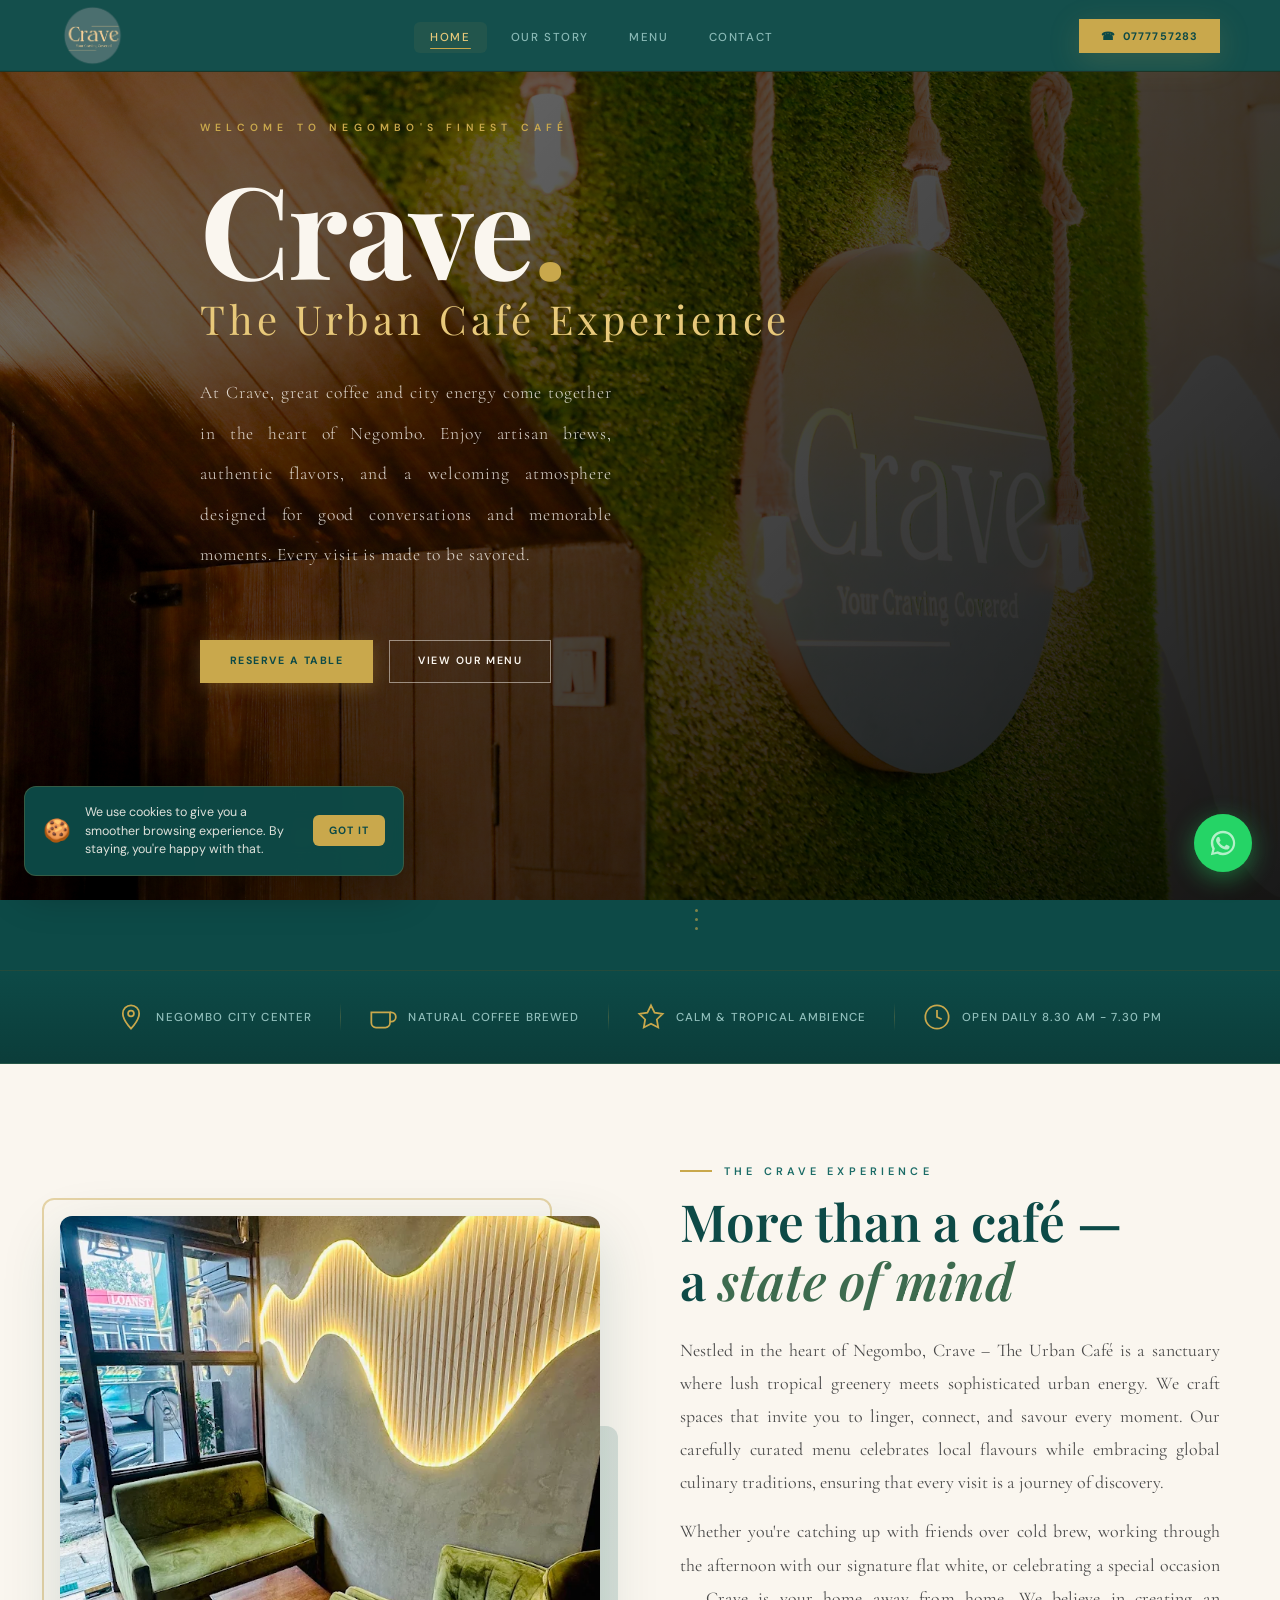
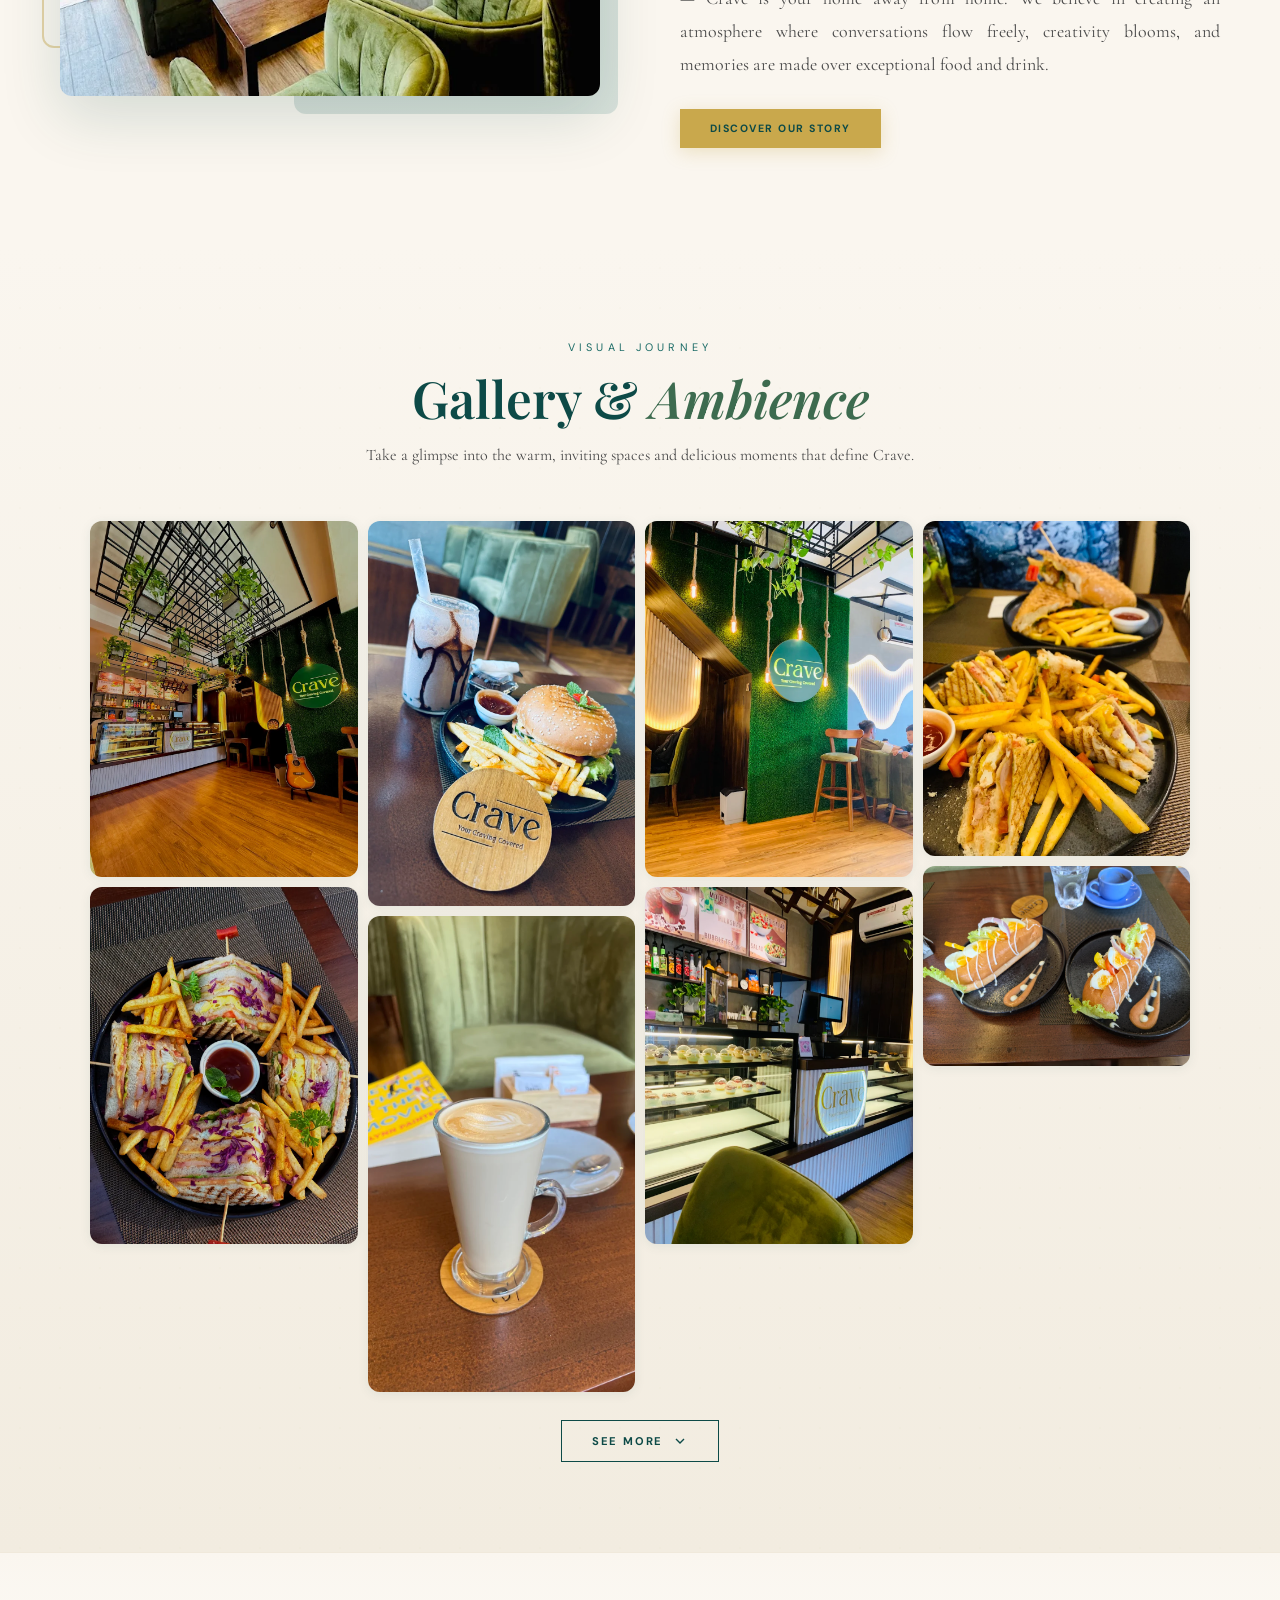
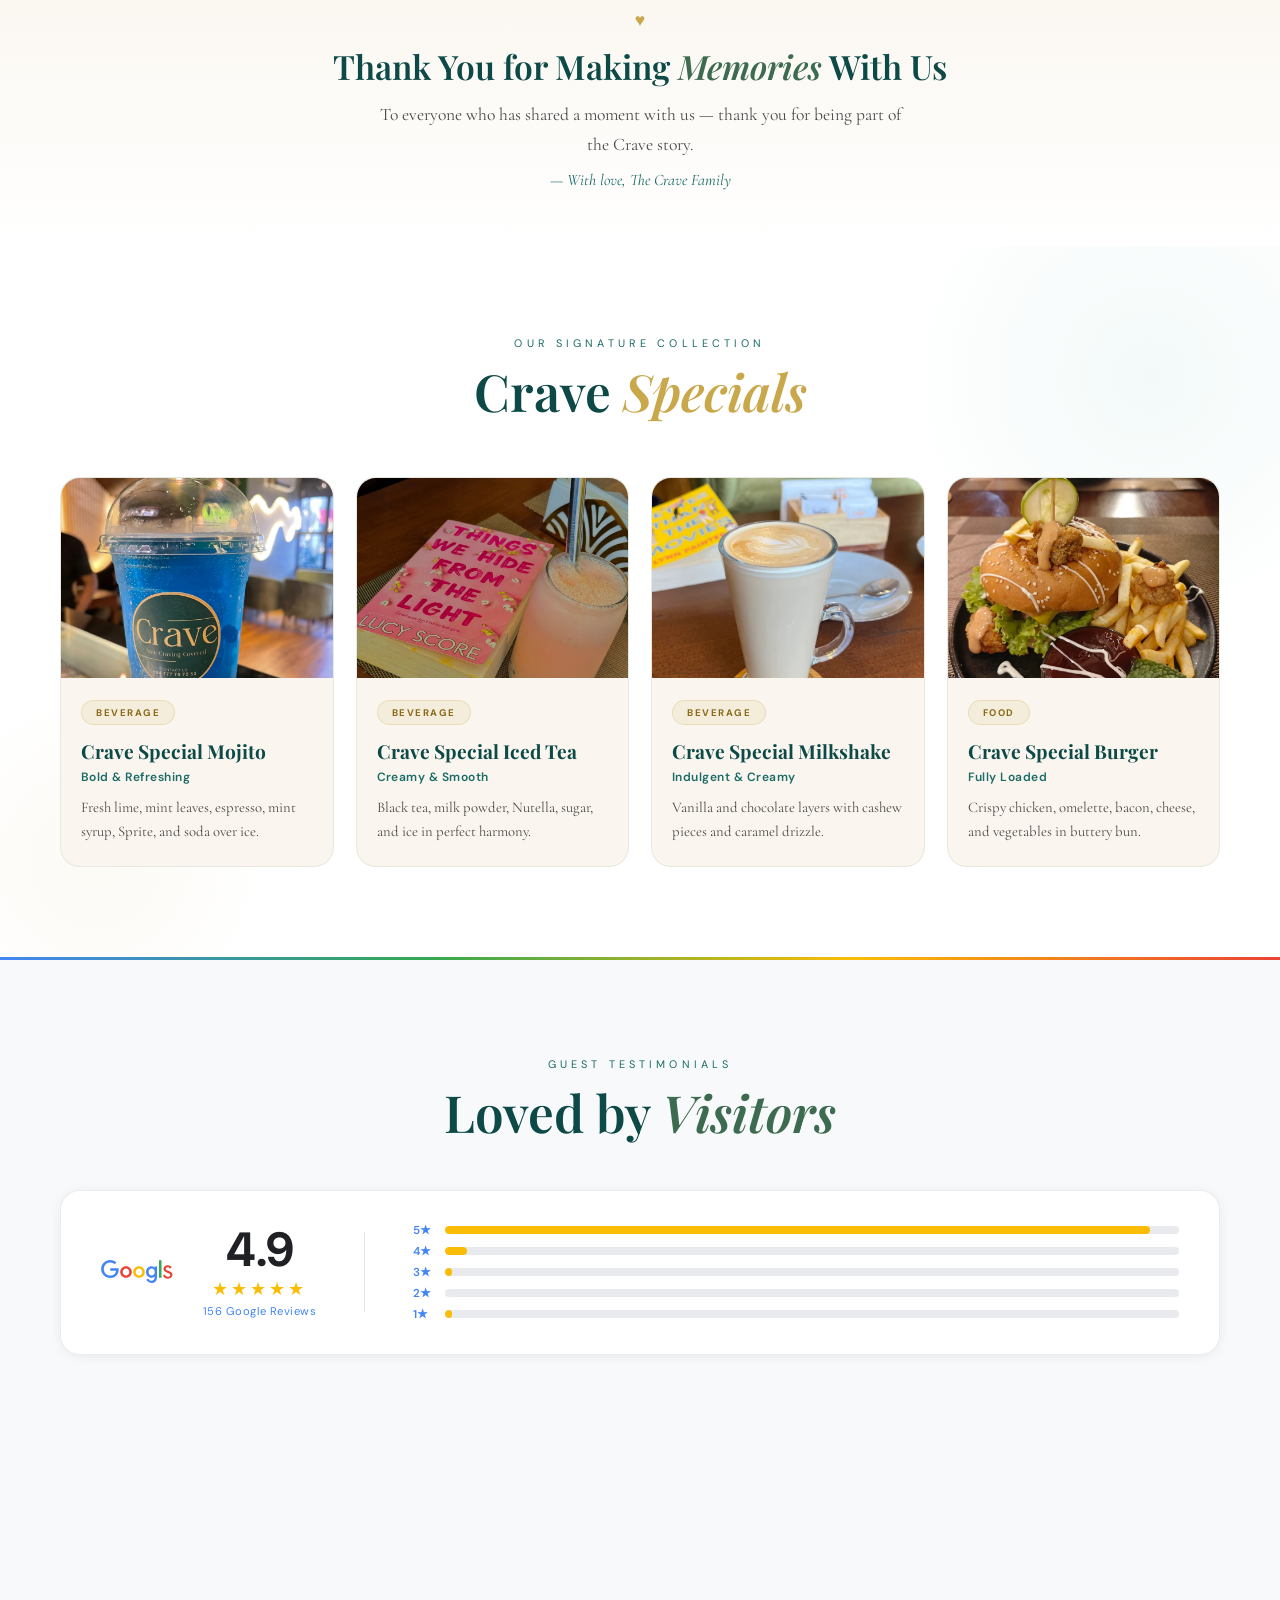
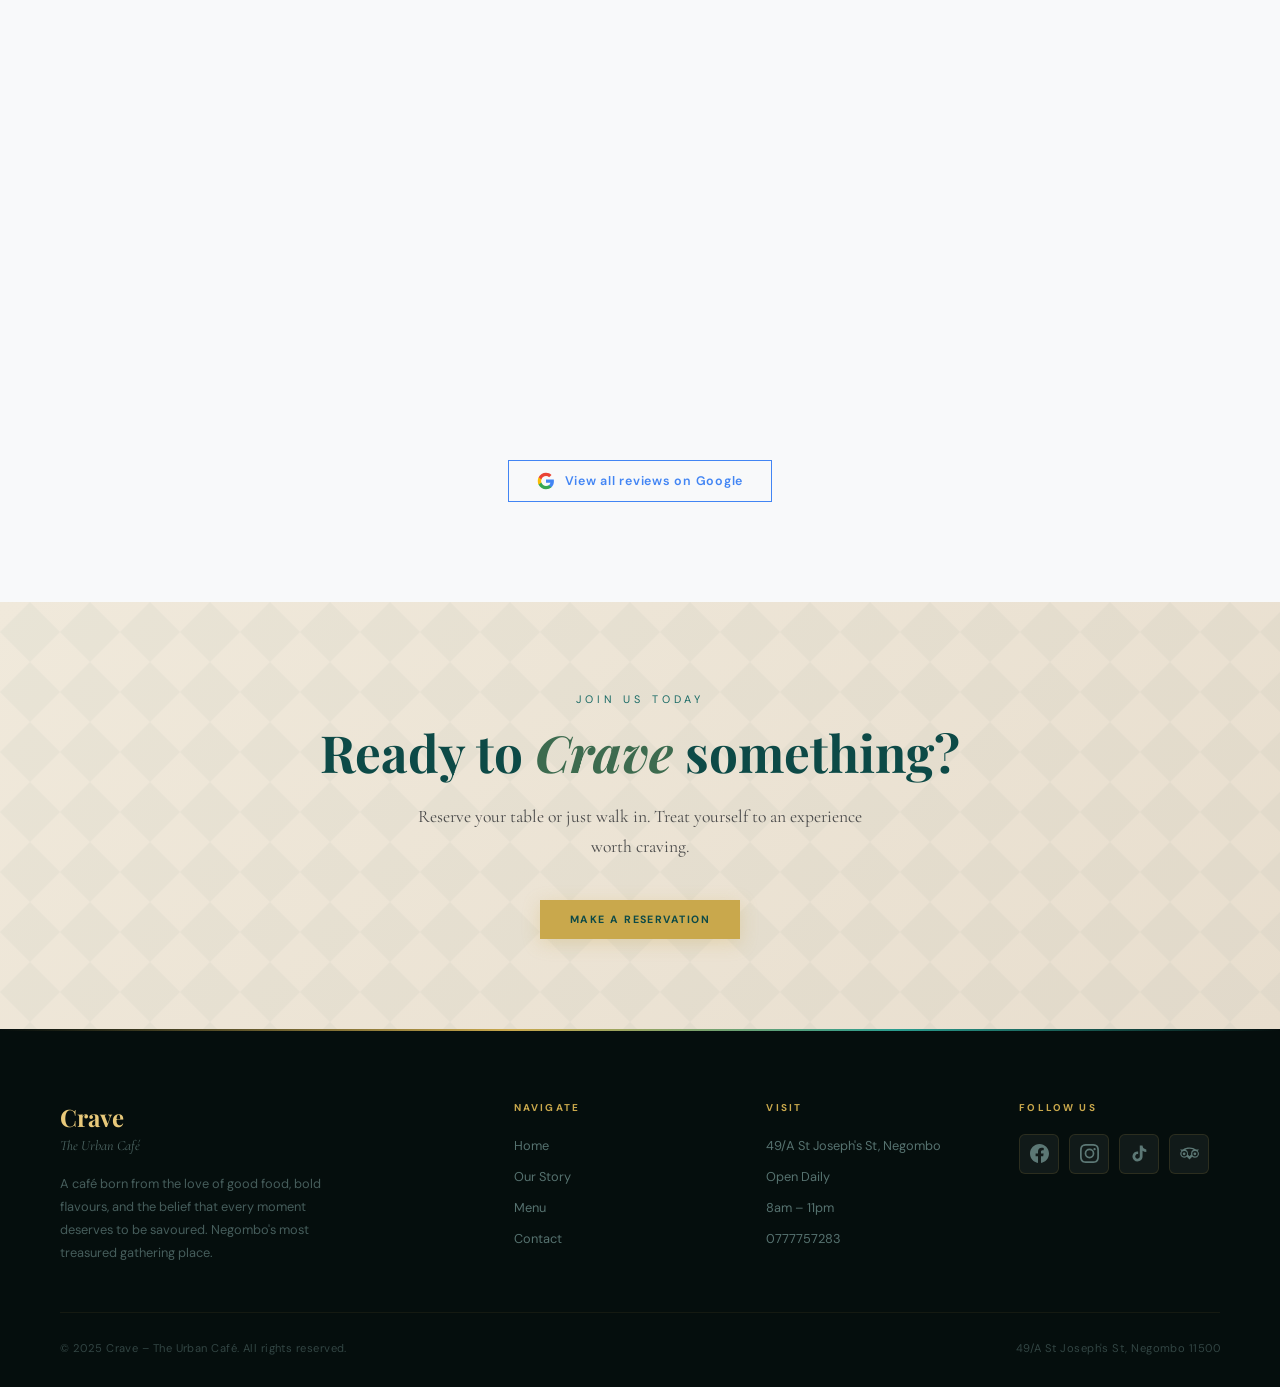
==== commit 6af94e0b: "Fix Crave Experience image path casing (images -> Images) The src used lowercase 'images/' which fai" ====
--- a/index.html
+++ b/index.html
@@ -93,7 +93,7 @@
       <path d="M12 2C8.13 2 5 5.13 5 9c0 5.25 7 13 7 13s7-7.75 7-13c0-3.87-3.13-7-7-7z"/>
       <circle cx="12" cy="9" r="2.5"/>
     </svg>
-    <span class="feature-text">Urban Negombo</span>
+    <span class="feature-text">Negombo City Center</span>
   </div>
   <div class="feature-divider"></div>
   <div class="feature-item">
@@ -101,21 +101,14 @@
       <path d="M18 8h1a4 4 0 0 1 0 8h-1"/>
       <path d="M2 8h16v9a4 4 0 0 1-4 4H6a4 4 0 0 1-4-4V8z"/>
     </svg>
-    <span class="feature-text">Specialty Brews</span>
+    <span class="feature-text">Natural Coffee Brewed</span>
   </div>
   <div class="feature-divider"></div>
   <div class="feature-item">
     <svg class="feature-icon" viewBox="0 0 24 24" fill="none" stroke="currentColor" stroke-width="1.5">
       <path d="M12 2l3.09 6.26L22 9.27l-5 4.87 1.18 6.88L12 17.77l-6.18 3.25L7 14.14 2 9.27l6.91-1.01L12 2z"/>
     </svg>
-    <span class="feature-text">Tropical Ambience</span>
-  </div>
-  <div class="feature-divider"></div>
-  <div class="feature-item">
-    <svg class="feature-icon" viewBox="0 0 24 24" fill="none" stroke="currentColor" stroke-width="1.5">
-      <path d="M12 22s8-4 8-10V5l-8-3-8 3v7c0 6 8 10 8 10z"/>
-    </svg>
-    <span class="feature-text">Halal Certified</span>
+    <span class="feature-text">Calm & Tropical Ambience</span>
   </div>
   <div class="feature-divider"></div>
   <div class="feature-item">
@@ -123,7 +116,7 @@
       <circle cx="12" cy="12" r="10"/>
       <polyline points="12 6 12 12 16 14"/>
     </svg>
-    <span class="feature-text">Open Daily 8am – 11pm</span>
+    <span class="feature-text">Open Daily 8.30 AM - 7.30 PM</span>
   </div>
 </div>
 
@@ -133,7 +126,7 @@
 <section style="background: var(--cream); padding: 0;">
   <div class="ambience-section">
     <div class="ambience-visual">
-      <img src="images/Crave_inside.webp" alt="Crave Experience" class="ambience-image">
+      <img src="Images/Crave_inside.webp" alt="Crave Experience" class="ambience-image">
     </div>
     <div class="ambience-text">
       <p class="eyebrow">The Crave Experience</p>
--- a/styles.css
+++ b/styles.css
@@ -151,7 +151,6 @@
 }
 .mobile-menu.active { max-height: 420px; }
 .mobile-nav-links { display: flex; flex-direction: column; list-style: none; padding: 12px 0 24px; }
-.mobile-nav-links li { }
 .mobile-nav-links a {
   display: block; padding: 15px 32px;
   font-family: 'DM Sans', sans-serif;
@@ -699,6 +698,54 @@
   to   { opacity: 1; transform: translateY(0); }
 }
 
+/* ── Lightbox / Image Modal ── */
+.image-modal {
+  position: fixed; inset: 0; z-index: 1000;
+  background: rgba(0,0,0,0.94);
+  display: flex; align-items: center; justify-content: center;
+  animation: fadeIn 0.3s ease;
+}
+.image-modal .im-img {
+  max-width: 88%; max-height: 86%;
+  border-radius: 8px; object-fit: contain;
+  box-shadow: 0 20px 60px rgba(0,0,0,0.5);
+}
+.image-modal .im-close {
+  position: absolute; top: 18px; right: 20px;
+  width: 46px; height: 46px;
+  background: rgba(255,255,255,0.1); color: #fff;
+  border: 1px solid rgba(255,255,255,0.25); border-radius: 50%;
+  font-size: 1.7rem; line-height: 1; cursor: pointer;
+  display: flex; align-items: center; justify-content: center;
+  transition: background 0.25s, transform 0.25s; z-index: 2;
+}
+.image-modal .im-close:hover { background: var(--gold); color: var(--teal-deep); transform: rotate(90deg); }
+.image-modal .im-nav {
+  position: absolute; top: 50%; transform: translateY(-50%);
+  width: 52px; height: 52px;
+  background: rgba(255,255,255,0.08); color: #fff;
+  border: 1px solid rgba(255,255,255,0.22); border-radius: 50%;
+  font-size: 1.3rem; cursor: pointer; z-index: 2;
+  display: flex; align-items: center; justify-content: center;
+  transition: background 0.25s;
+}
+.image-modal .im-nav:hover { background: var(--gold); color: var(--teal-deep); }
+.image-modal .im-prev { left: 24px; }
+.image-modal .im-next { right: 24px; }
+.image-modal .im-counter {
+  position: absolute; bottom: 24px; left: 50%; transform: translateX(-50%);
+  color: rgba(255,255,255,0.85); font-family: 'DM Sans', sans-serif;
+  font-size: 0.82rem; letter-spacing: 0.1em;
+  background: rgba(0,0,0,0.4); padding: 6px 16px; border-radius: 50px;
+}
+@media (max-width: 600px) {
+  .image-modal .im-img { max-width: 94%; max-height: 80%; }
+  .image-modal .im-close { top: 12px; right: 12px; width: 42px; height: 42px; }
+  .image-modal .im-nav { width: 44px; height: 44px; }
+  .image-modal .im-prev { left: 10px; }
+  .image-modal .im-next { right: 10px; }
+}
+
 /* See More button */
 .gallery-more-wrap { text-align: center; margin-top: 28px; position: relative; z-index: 1; }
 .gallery-more-btn {
@@ -1036,27 +1083,21 @@
   .google-summary { padding: 24px 28px; gap: 28px; }
 }
 @media (max-width: 768px) {
-  .google-summary { flex-direction: column; align-items: flex-start; gap: 20px; }
+  .google-summary { flex-direction: column; align-items: center; text-align: center; gap: 22px; }
   .google-summary-divider { display: none; }
-  .google-summary-left { width: 100%; }
-  .google-summary-right { width: 100%; }
+  .google-summary-left { width: 100%; justify-content: center; }
+  .google-summary-right { width: 100%; max-width: 360px; }
 }
 @media (max-width: 600px) {
   .reviews-section { padding: 56px 16px; }
   .reviews-grid { grid-template-columns: 1fr; gap: 14px; }
-  .google-summary { padding: 20px; }
-  .score-number { font-size: 2.4rem; }
-}
-@media (max-width: 480px) {
-  .reviews-grid { grid-template-columns: 1fr 1fr; gap: 12px; }
-  .review-card { padding: 18px 14px; }
-  .reviewer-avatar { width: 34px; height: 34px; font-size: 0.85rem; }
-  .reviewer-name { font-size: 0.8rem; }
-  .review-text { font-size: 0.88rem; }
-  .google-icon-badge { width: 16px; height: 16px; }
-}
-@media (max-width: 380px) {
-  .reviews-grid { grid-template-columns: 1fr; }
+  .reviews-header { margin-bottom: 32px; }
+  .google-summary { padding: 22px 18px; margin-bottom: 32px; }
+  .google-summary-left { flex-direction: column; gap: 14px; }
+  .score-number { font-size: 2.6rem; }
+  .review-card { padding: 22px 20px; }
+  .review-text { font-size: 1rem; line-height: 1.65; }
+  .reviewer-name { font-size: 0.9rem; }
 }
 
 
@@ -1517,6 +1558,14 @@
   color: var(--teal-mid); margin-bottom: 4px; font-weight: 600;
 }
 .info-value { font-family: 'DM Sans', sans-serif; font-size: 0.92rem; font-weight: 500; color: var(--text-dark); line-height: 1.6; }
+
+/* Social icons in Find Us section */
+.contact-social { margin-top: 12px; gap: 10px; }
+.contact-social .social-link {
+  background: var(--cream-dark);
+  border-color: rgba(13,74,71,0.12);
+  color: var(--teal-deep);
+}
 
 /* Hours column */
 .contact-hours h3 {
@@ -1592,10 +1641,13 @@
 
 @media (max-width: 600px) {
   .cookie-banner {
-    left: 14px; right: 14px; bottom: 14px; max-width: none;
+    left: 14px; right: 14px; bottom: 90px; max-width: none;
     padding: 14px 16px; gap: 12px;
+    flex-wrap: wrap;
   }
-  .cookie-text { font-size: 0.74rem; }
+  .cookie-text { font-size: 0.74rem; flex: 1 1 100%; }
+  .cookie-actions { flex: 1 1 100%; }
+  .cookie-btn { width: 100%; padding: 11px 16px; }
 }
 
 
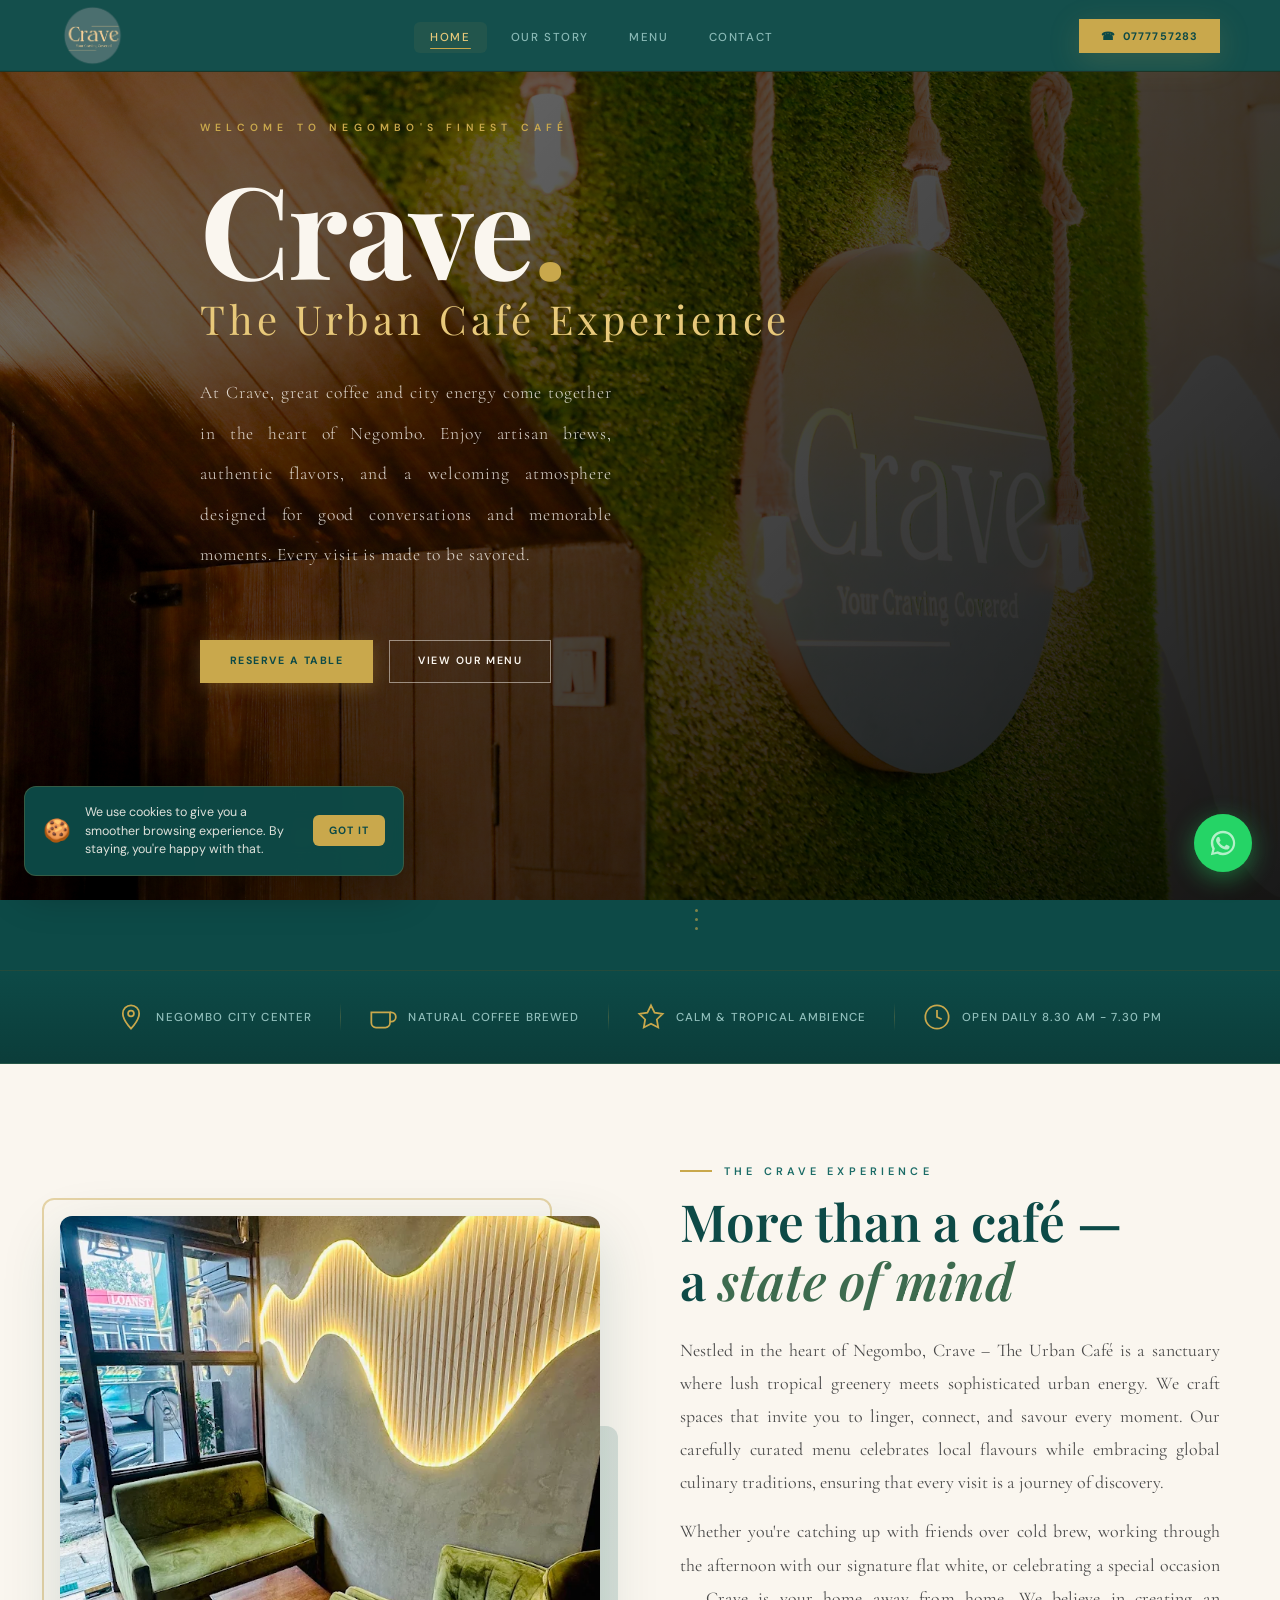
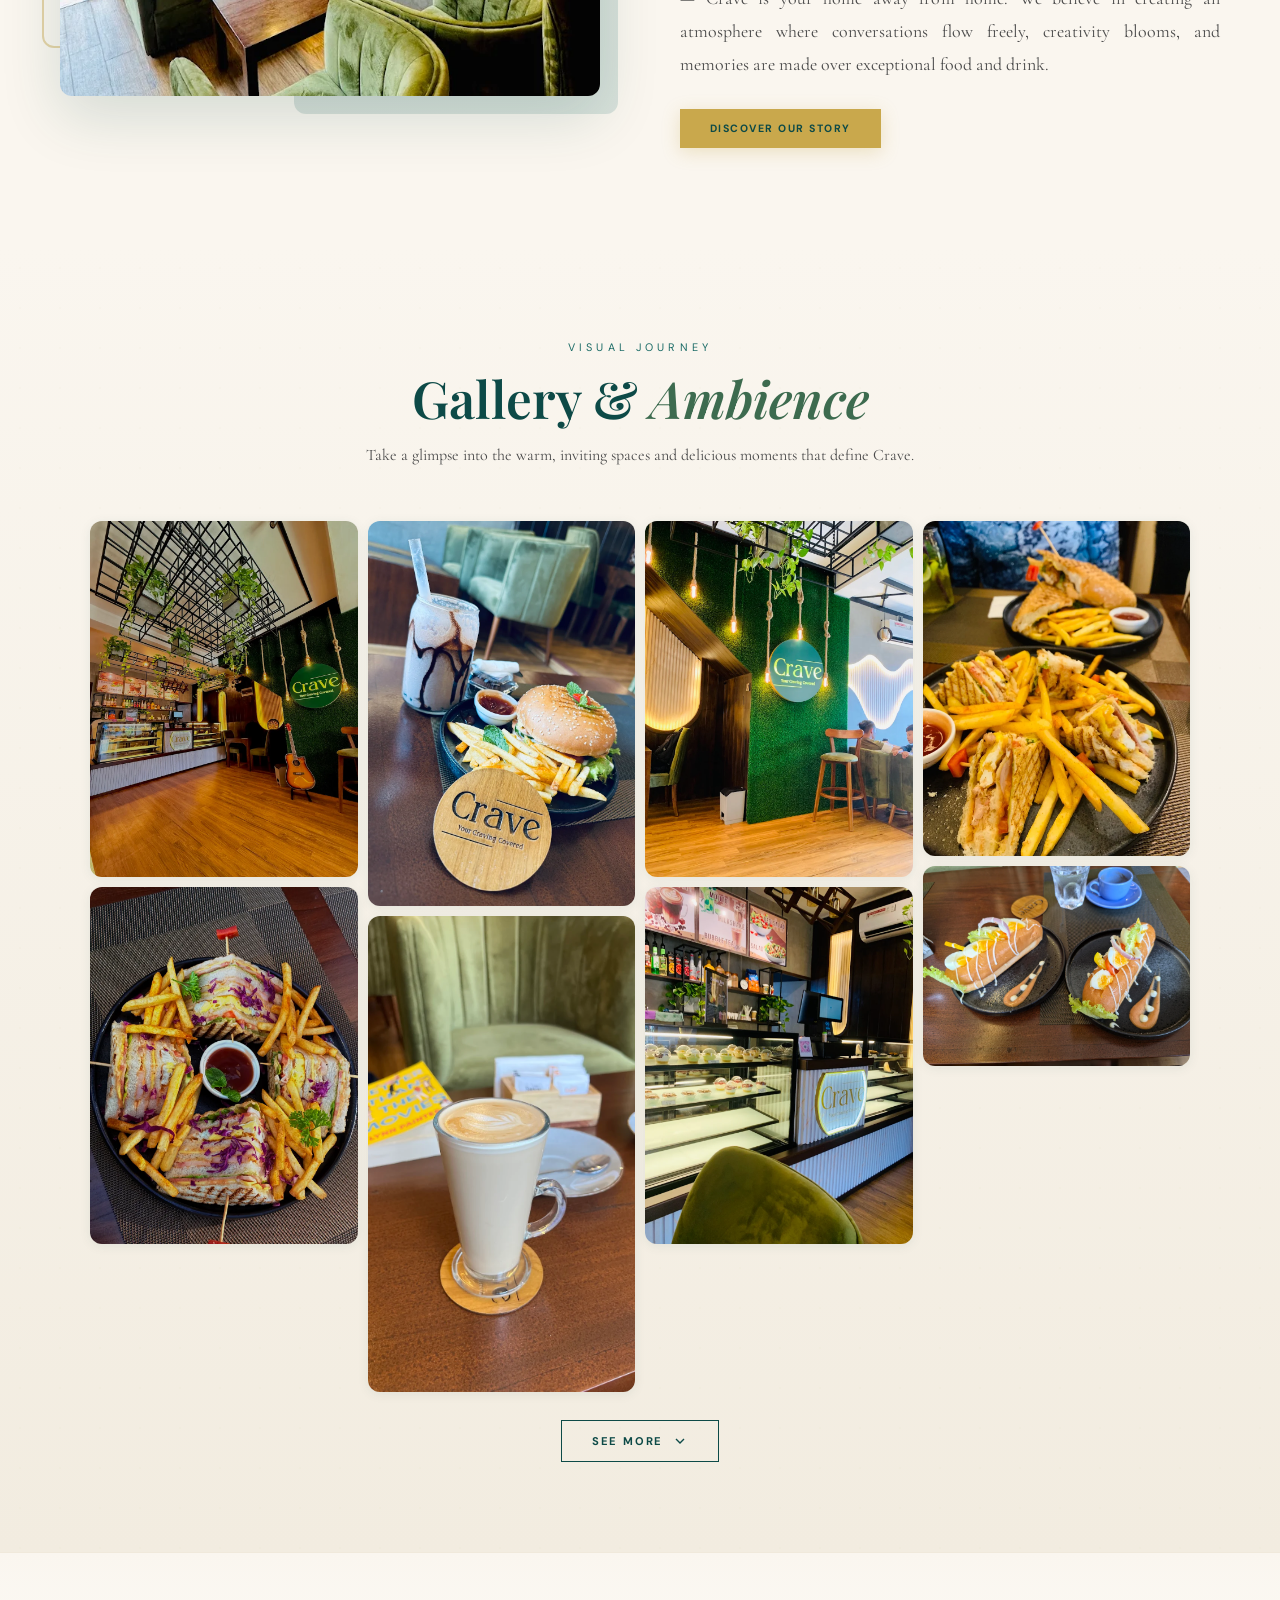
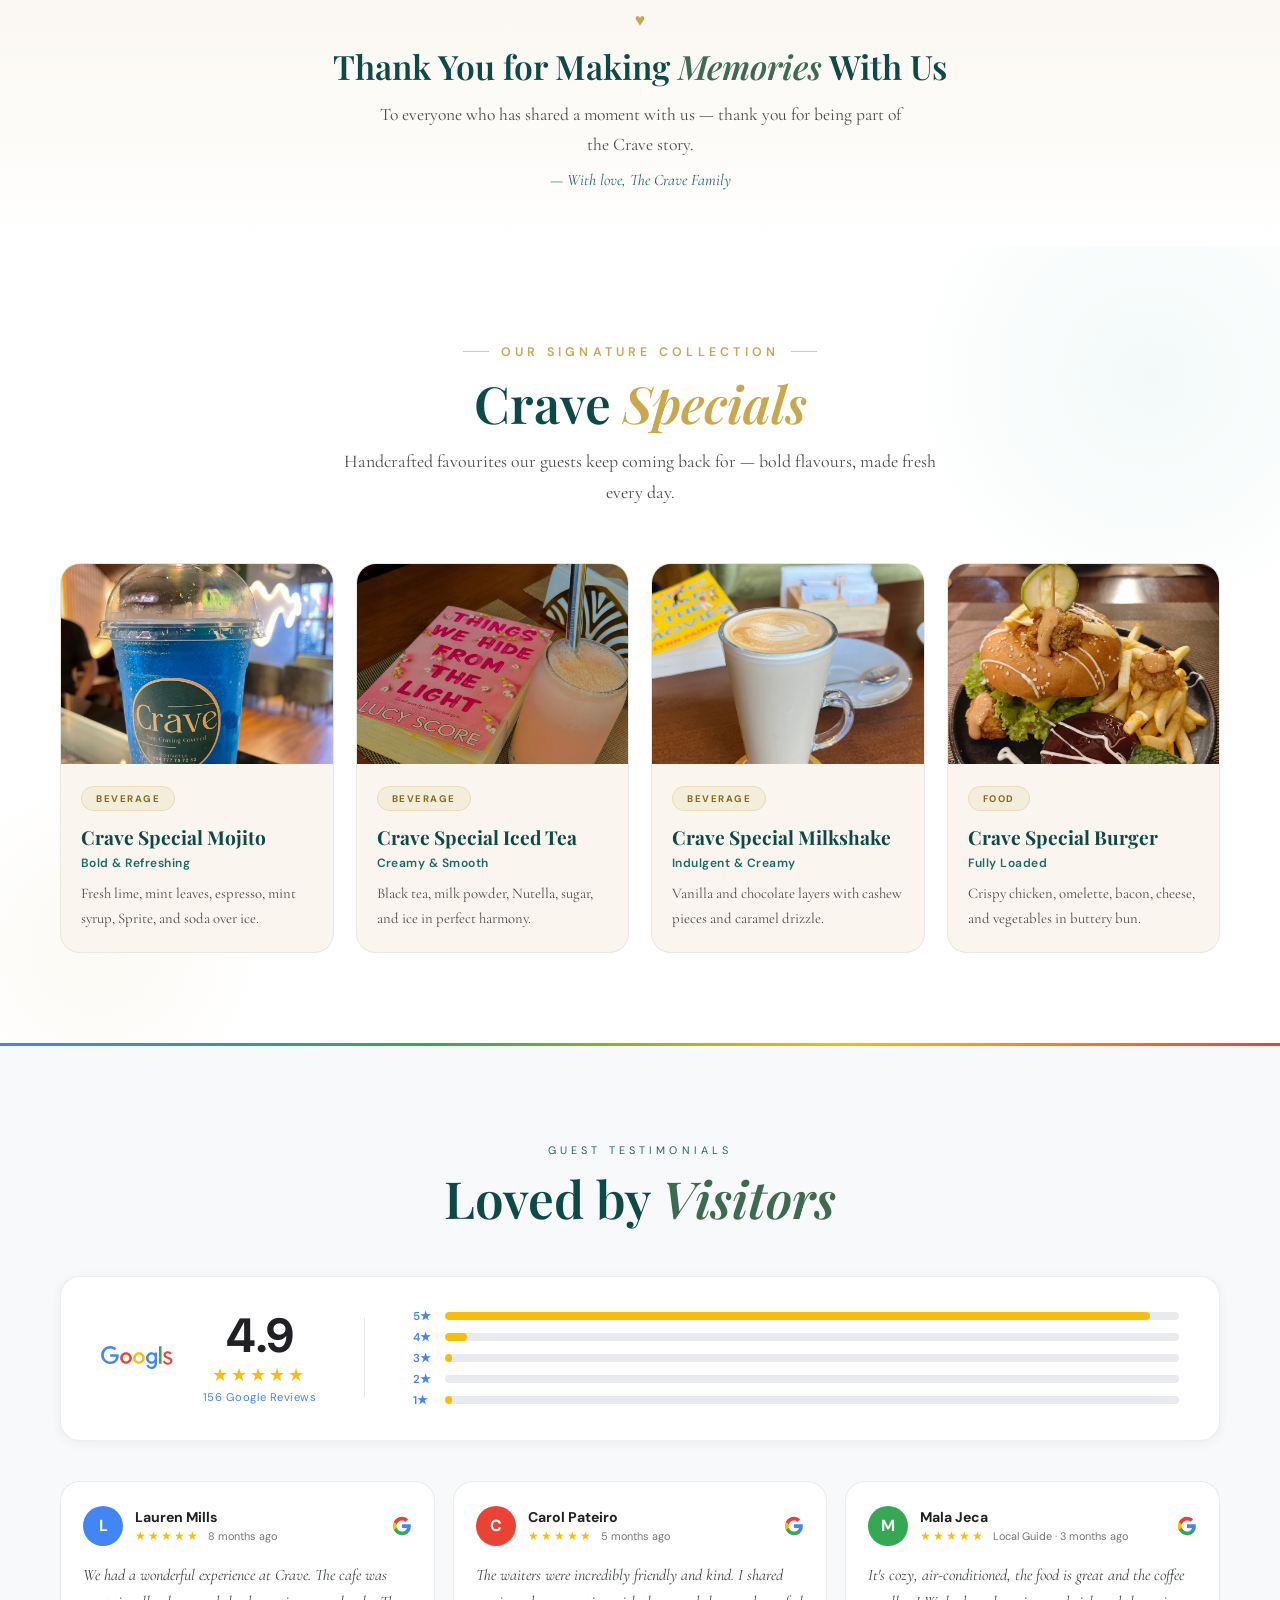
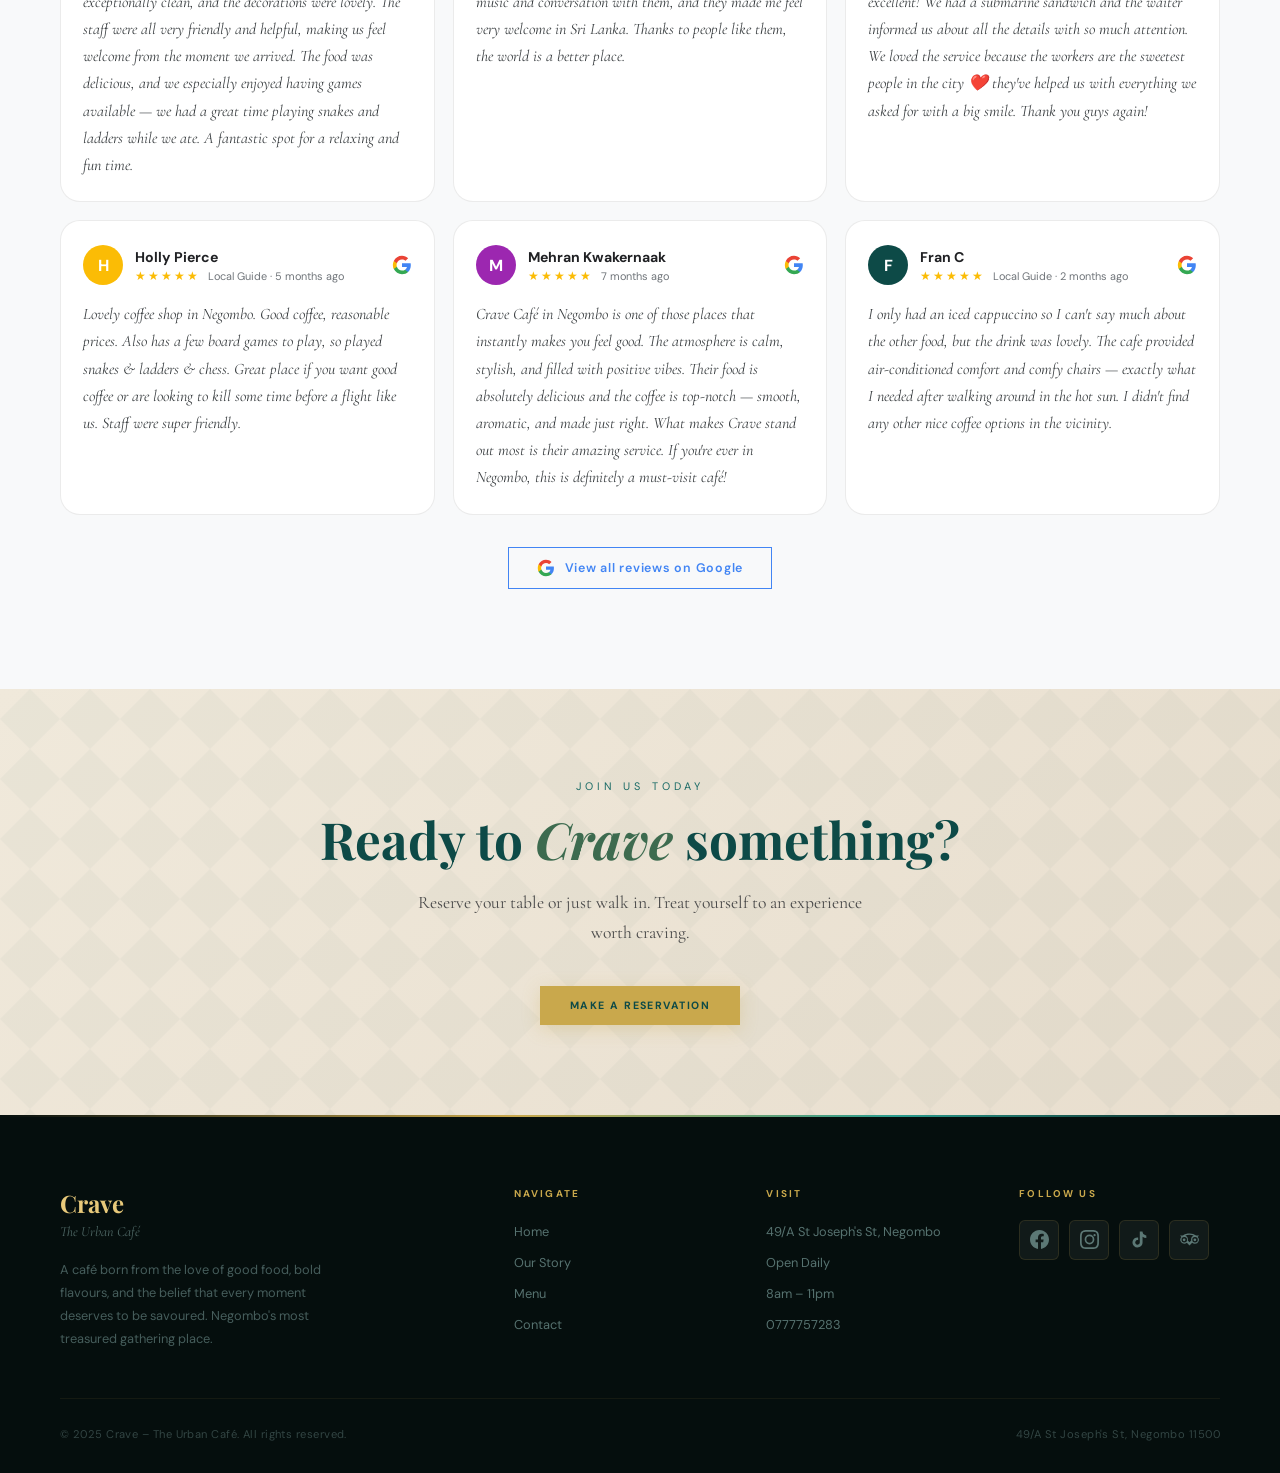
==== commit 11b86279: "Improve Crave Specials section header Larger gold eyebrow with decorative dashes, fix gold italic ac" ====
--- a/index.html
+++ b/index.html
@@ -200,7 +200,8 @@
   <div class="specials-inner">
     <div class="specials-header">
       <p class="eyebrow">Our Signature Collection</p>
-      <h2 class="section-title">Crave <em style="font-style:italic; color: var(--gold-light);">Specials</em></h2>
+      <h2 class="section-title">Crave <em>Specials</em></h2>
+      <p class="specials-subtitle">Handcrafted favourites our guests keep coming back for — bold flavours, made fresh every day.</p>
     </div>
     <div class="specials-grid">
       <!-- Mojito Card -->
--- a/styles.css
+++ b/styles.css
@@ -847,14 +847,24 @@
 
 .specials-inner { position: relative; z-index: 2; max-width: 1200px; margin: 0 auto; }
 
-.specials-header { text-align: center; margin-bottom: 56px; }
+.specials-header { text-align: center; margin-bottom: 56px; max-width: 620px; margin-left: auto; margin-right: auto; }
 .specials-header .eyebrow {
-  font-family: 'DM Sans', sans-serif; font-size: 0.68rem;
-  letter-spacing: 0.38em; text-transform: uppercase;
-  color: var(--teal-mid); margin-bottom: 12px; display: block;
+  font-family: 'DM Sans', sans-serif; font-size: 0.78rem;
+  font-weight: 600; letter-spacing: 0.34em; text-transform: uppercase;
+  color: var(--gold); margin-bottom: 14px; display: inline-flex;
+  align-items: center; gap: 12px;
+}
+.specials-header .eyebrow::before,
+.specials-header .eyebrow::after {
+  content: ''; width: 26px; height: 1.5px; background: var(--gold); opacity: 0.6;
 }
 .specials-header .section-title { color: var(--teal-deep); margin: 0; }
 .specials-header .section-title em { color: var(--gold) !important; }
+.specials-header .specials-subtitle {
+  font-family: 'Cormorant Garamond', serif;
+  font-size: 1.12rem; color: var(--text-mid); line-height: 1.7;
+  margin-top: 14px;
+}
 
 .specials-grid {
   display: grid; grid-template-columns: repeat(4, 1fr); gap: 22px;
@@ -928,6 +938,8 @@
   .card-name { font-size: 1rem; }
   .card-text { font-size: 0.82rem; line-height: 1.5; }
   .specials-header { margin-bottom: 40px; }
+  .specials-header .eyebrow { font-size: 0.7rem; letter-spacing: 0.28em; }
+  .specials-header .specials-subtitle { font-size: 1.02rem; }
 }
 @media (max-width: 400px) {
   .specials-grid { grid-template-columns: 1fr; }
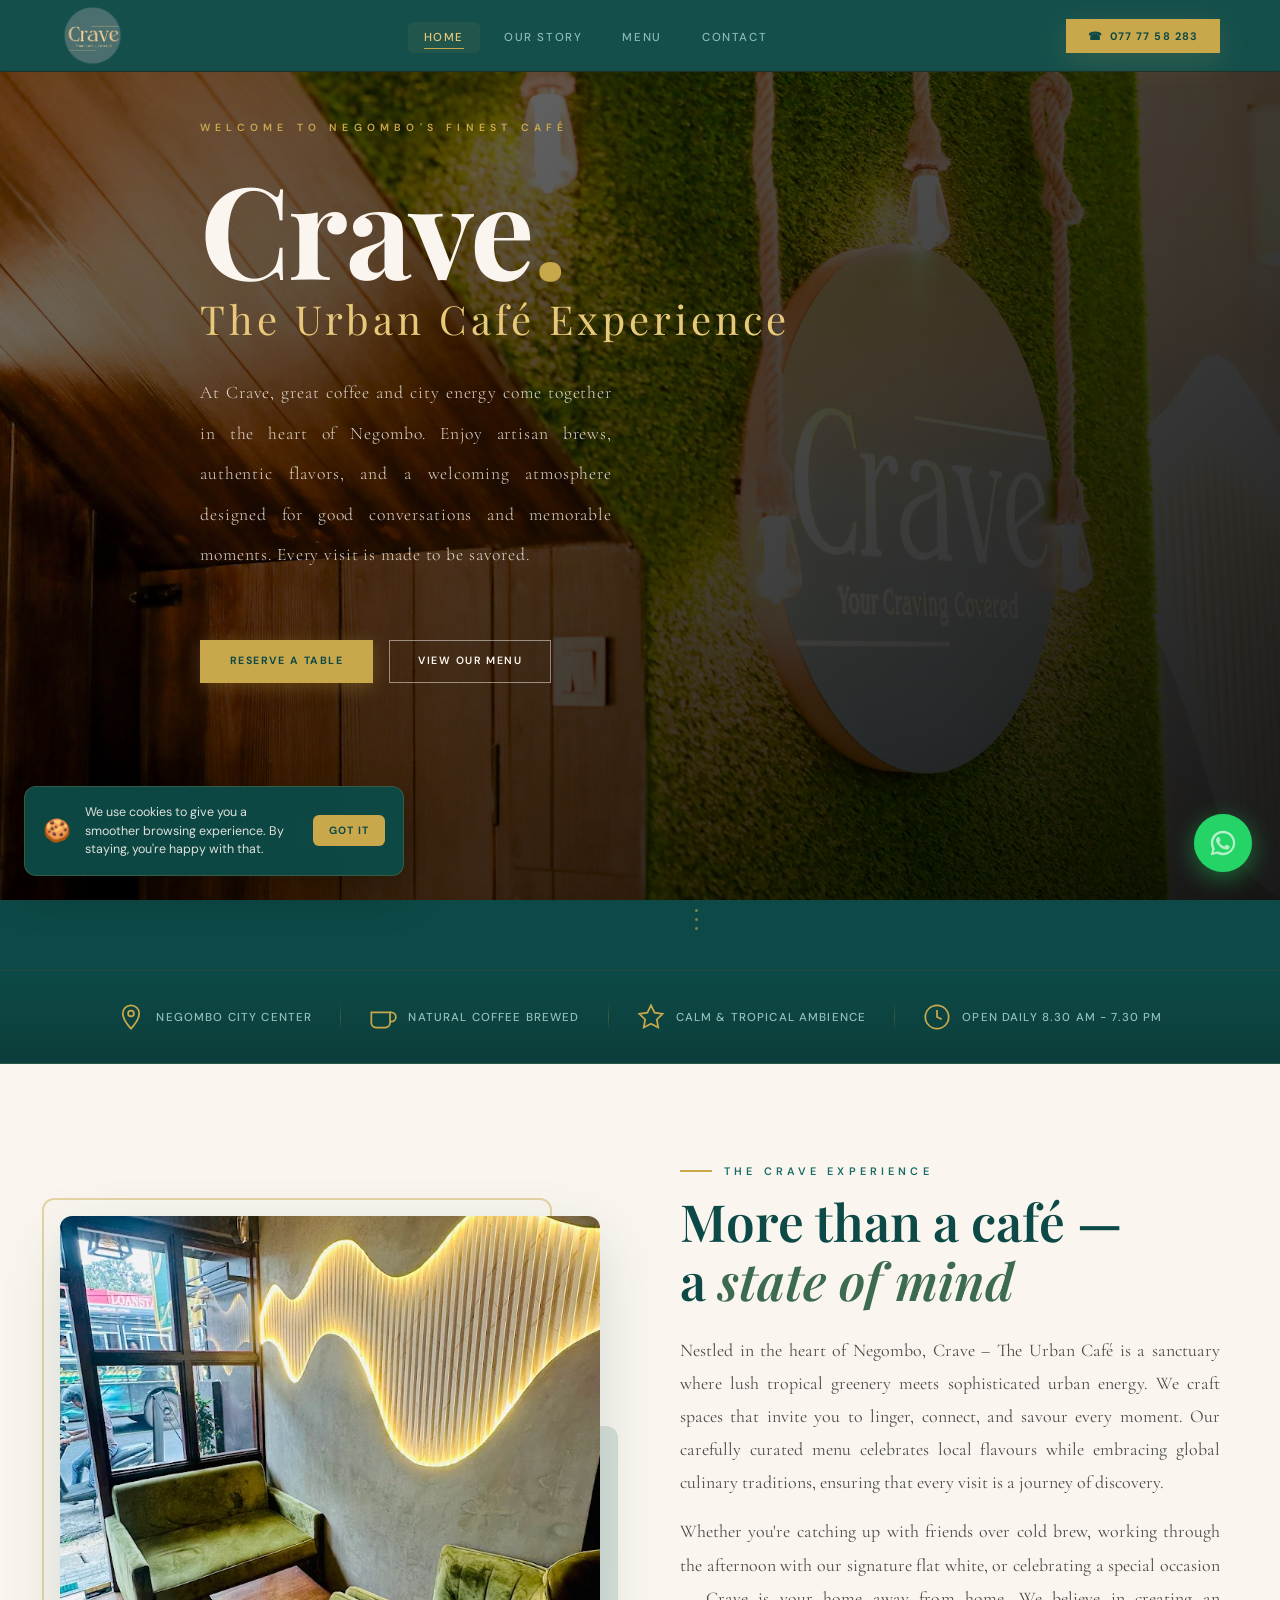
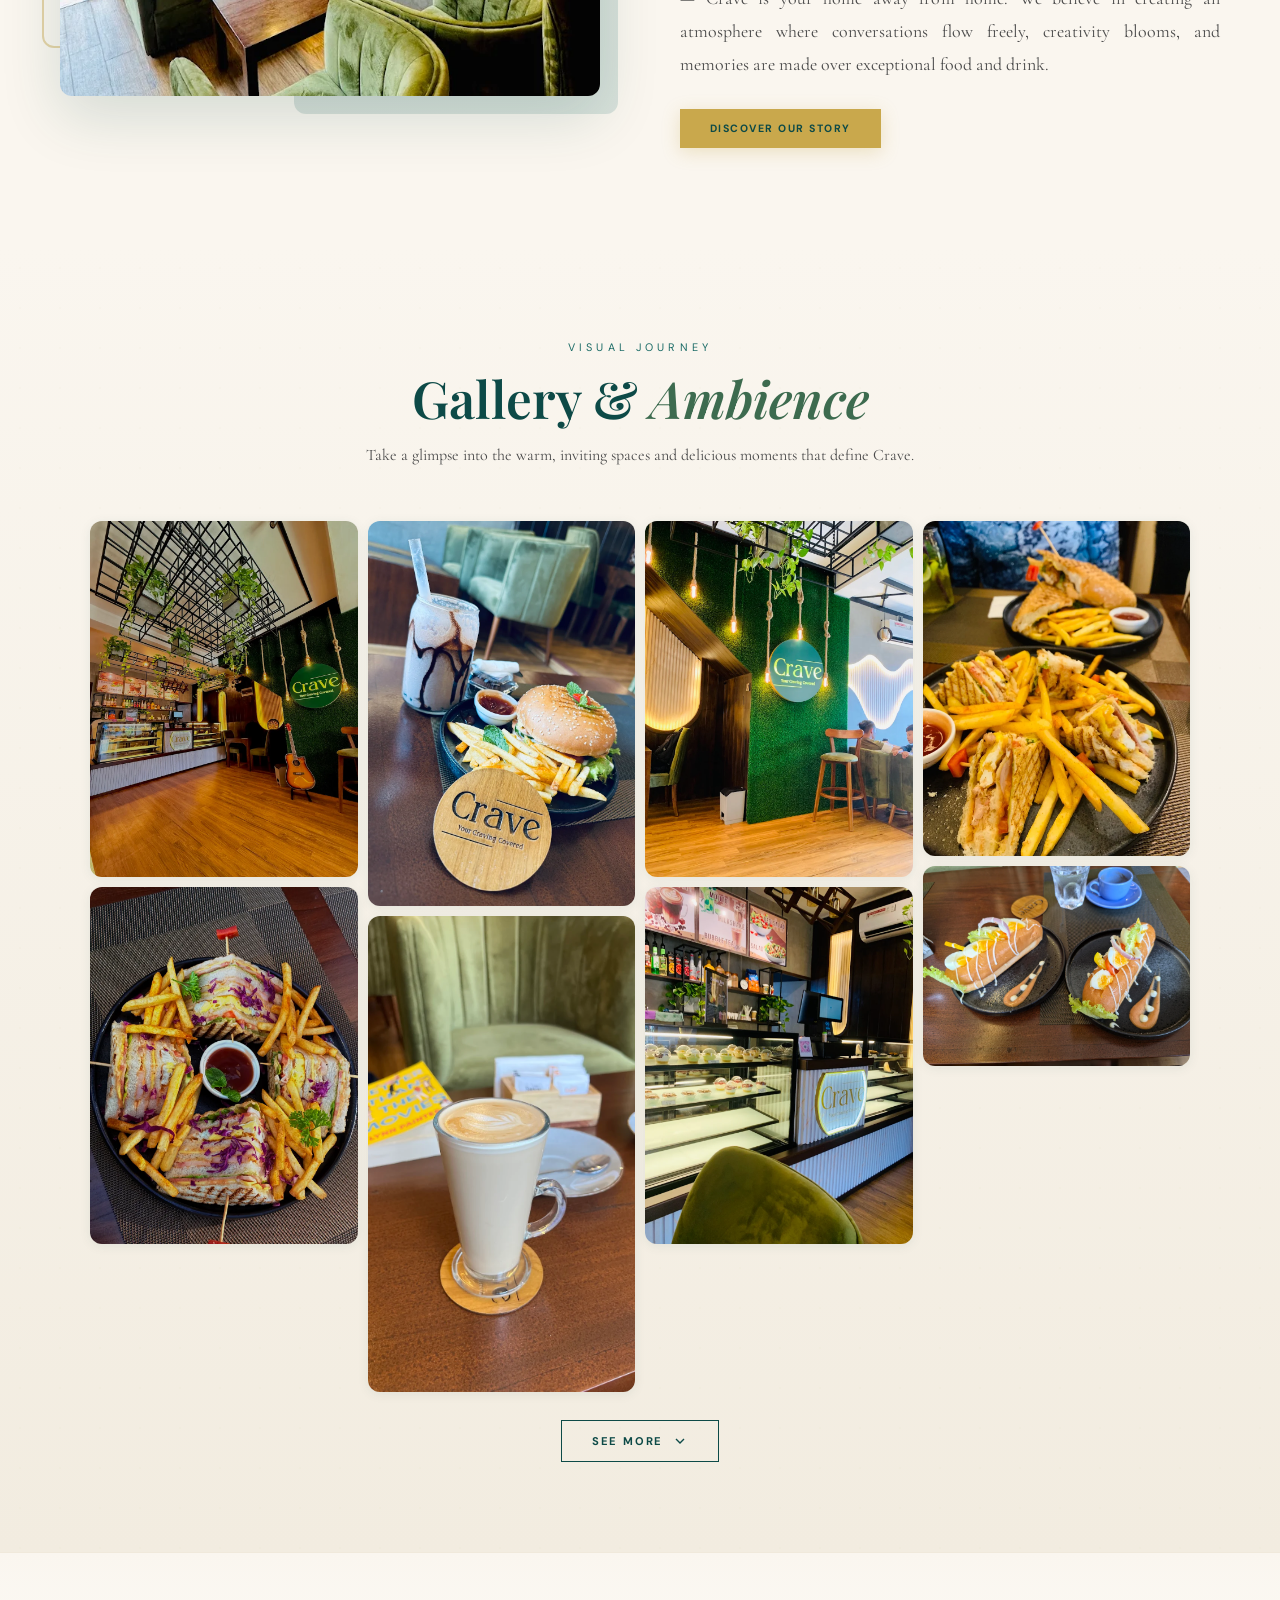
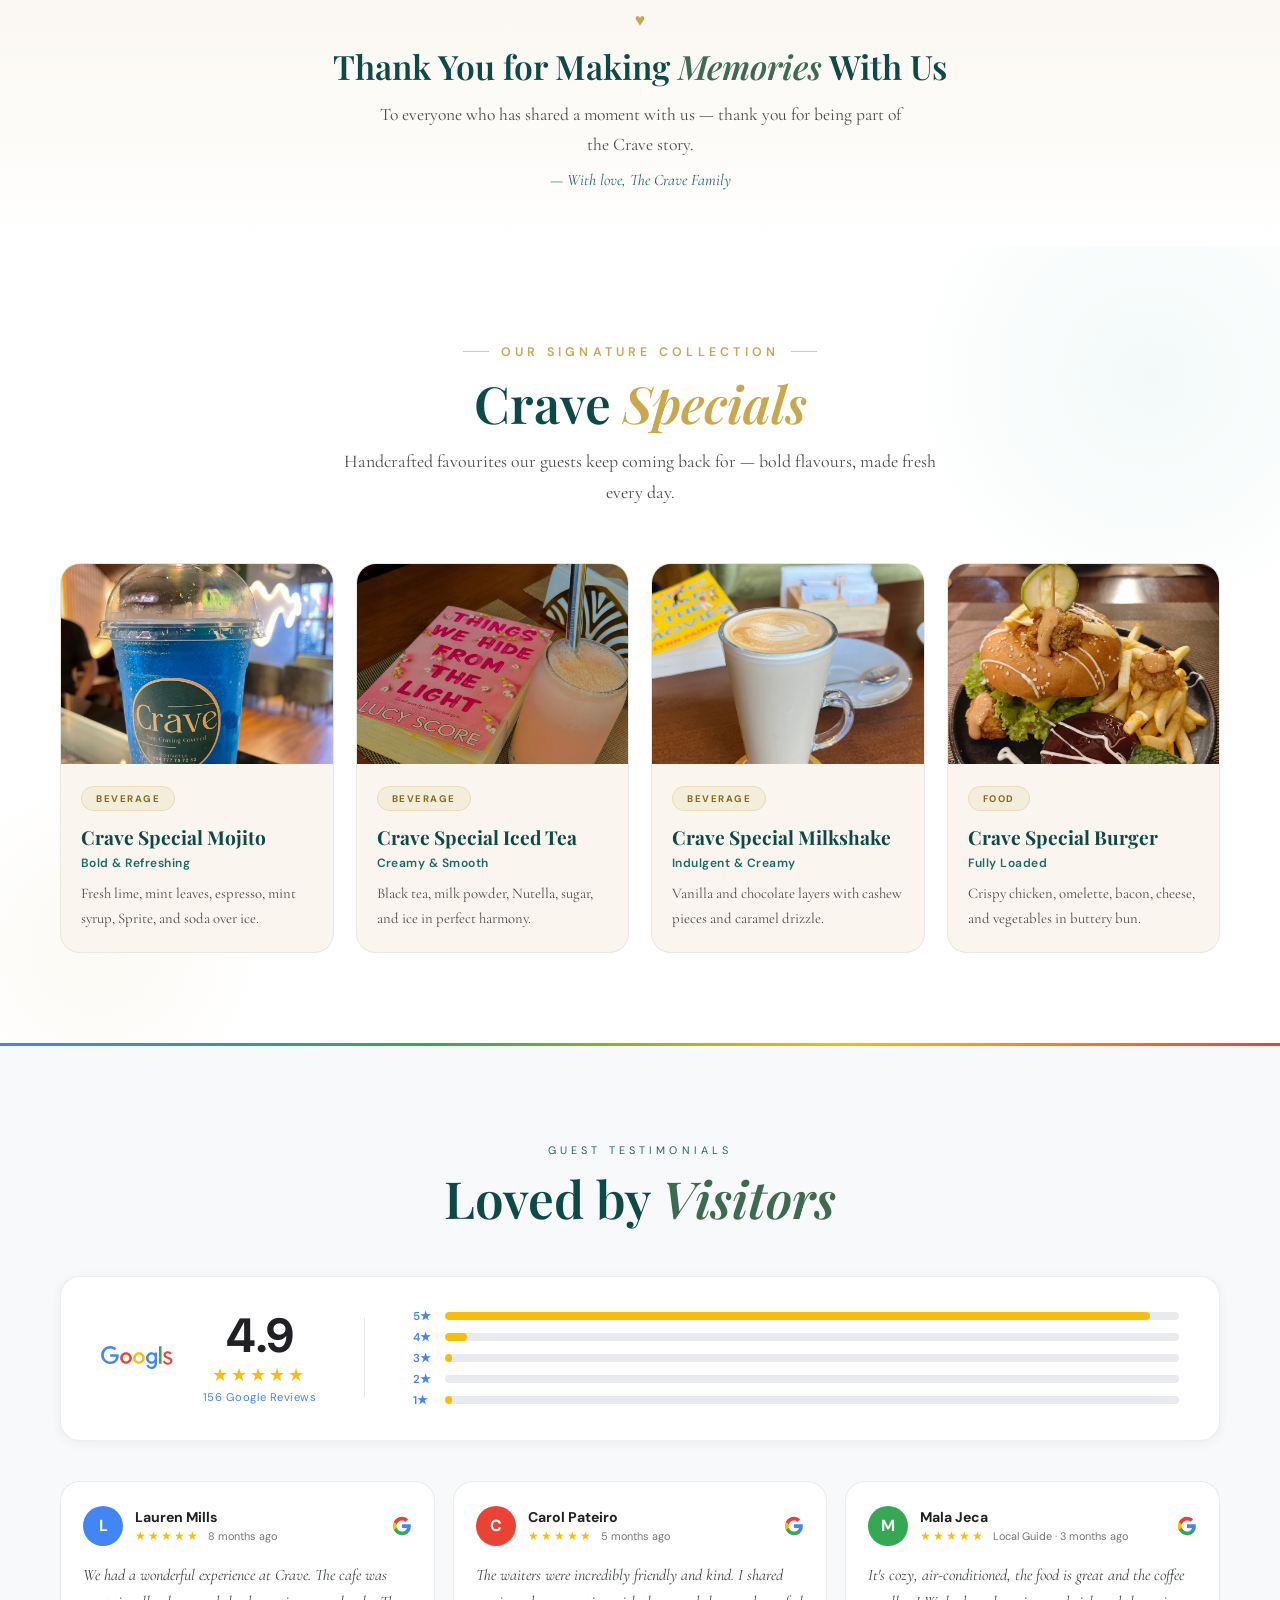
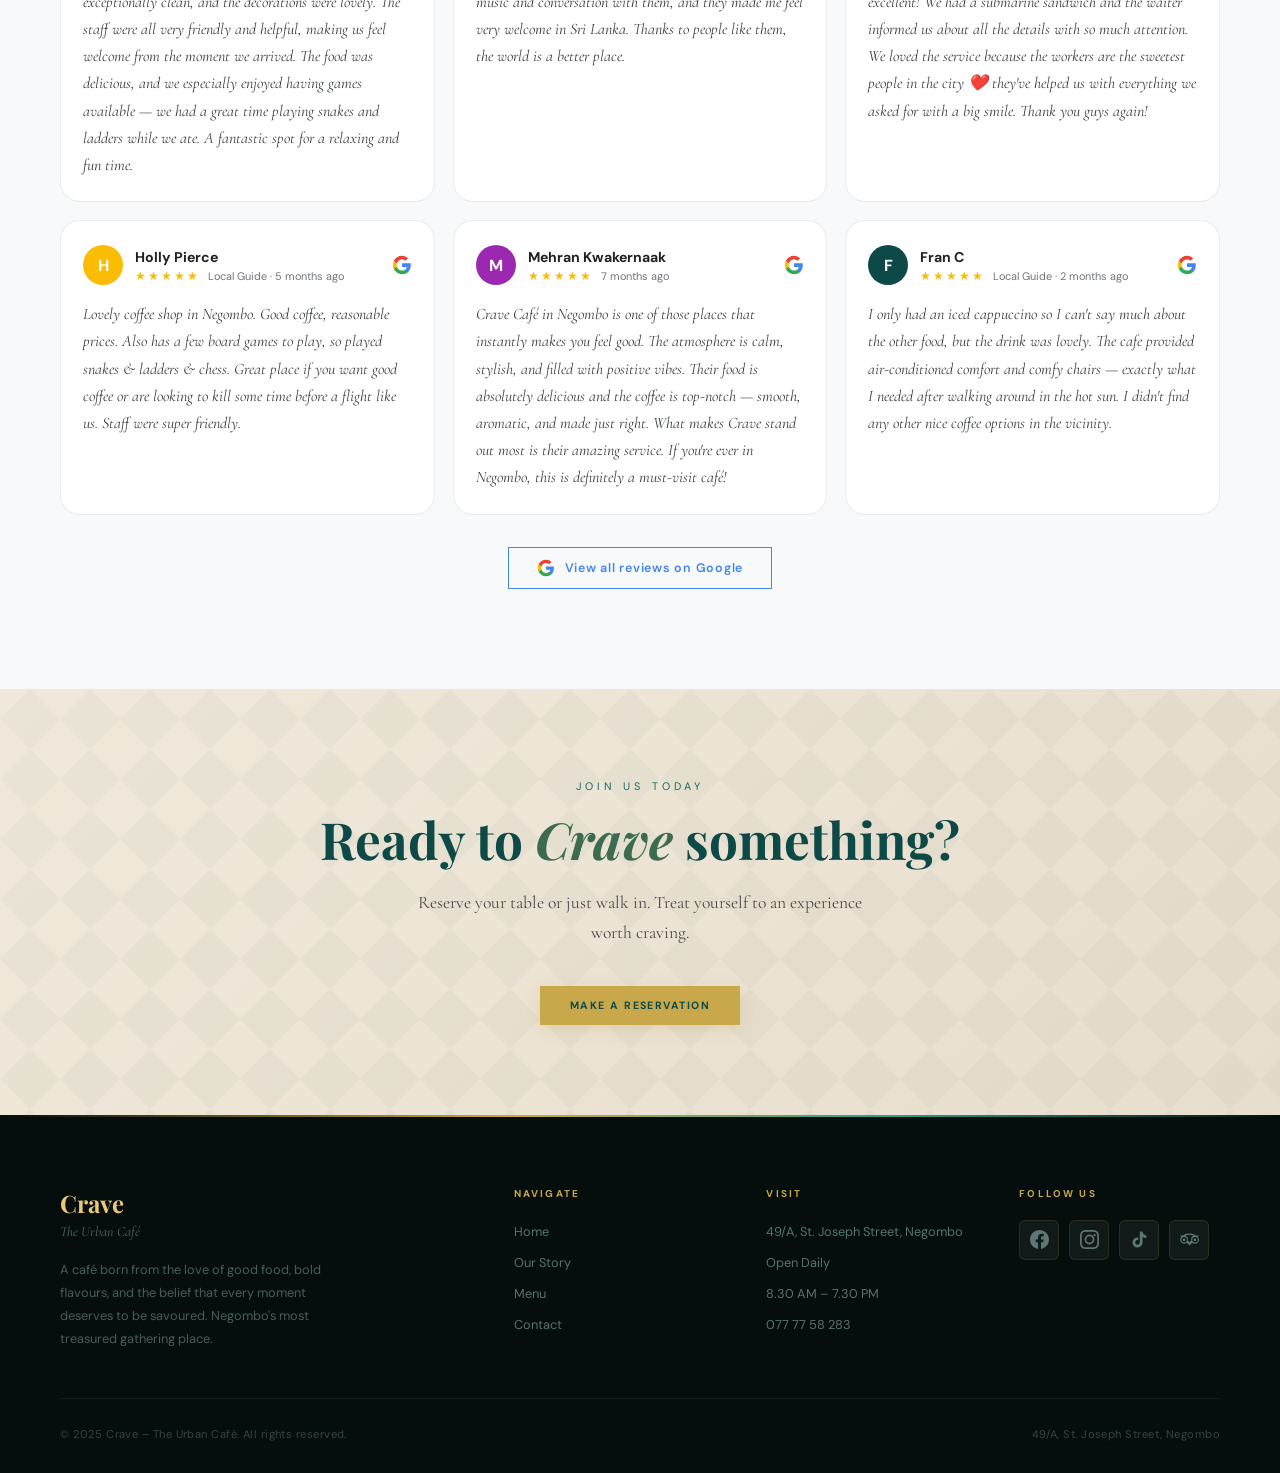
==== commit 795459c0: "Update contact details and redesign social links - New address: 49/A, St. Joseph Street, Negombo - T" ====
--- a/index.html
+++ b/index.html
@@ -25,8 +25,8 @@
     <li><a href="contact.html">Contact</a></li>
   </ul>
 
-  <a class="nav-contact" href="tel:0777757283">
-    <span>☎</span> 0777757283
+  <a class="nav-contact" href="tel:0777758283">
+    <span>☎</span> 077 77 58 283
   </a>
 
   <!-- Mobile Hamburger Menu -->
@@ -43,7 +43,7 @@
       <li><a href="story.html">Our Story</a></li>
       <li><a href="menu.html">Menu</a></li>
       <li><a href="contact.html">Contact</a></li>
-      <li><a href="tel:0777757283" class="mobile-contact">☎ 0777757283</a></li>
+      <li><a href="tel:0777758283" class="mobile-contact">☎ 077 77 58 283</a></li>
     </ul>
   </div>
 </nav>
@@ -471,10 +471,10 @@
     <div class="footer-col">
       <h4>Visit</h4>
       <ul>
-        <li><a href="https://maps.google.com/?q=49/A+St+Joseph's+St,+Negombo+11500" target="_blank" rel="noopener">49/A St Joseph's St, Negombo</a></li>
+        <li><a href="https://maps.google.com/?q=49/A+St+Joseph+Street,+Negombo" target="_blank" rel="noopener">49/A, St. Joseph Street, Negombo</a></li>
         <li><a href="#">Open Daily</a></li>
-        <li><a href="#">8am – 11pm</a></li>
-        <li><a href="tel:0777757283">0777757283</a></li>
+        <li><a href="#">8.30 AM – 7.30 PM</a></li>
+        <li><a href="tel:0777758283">077 77 58 283</a></li>
       </ul>
     </div>
     <div class="footer-col">
@@ -497,7 +497,7 @@
   </div>
   <div class="footer-bottom">
     <p>© 2025 Crave – The Urban Café. All rights reserved.</p>
-    <p>49/A St Joseph's St, Negombo 11500</p>
+    <p>49/A, St. Joseph Street, Negombo</p>
   </div>
 </footer>
 
@@ -513,7 +513,7 @@
 <!-- WhatsApp Floating Button -->
 <div class="whatsapp-float">
   <span class="whatsapp-tooltip">Chat with us on WhatsApp</span>
-  <a class="whatsapp-btn" href="https://wa.me/94777757283" target="_blank" rel="noopener" aria-label="Chat on WhatsApp">
+  <a class="whatsapp-btn" href="https://wa.me/94777758283" target="_blank" rel="noopener" aria-label="Chat on WhatsApp">
     <svg viewBox="0 0 32 32" fill="none" xmlns="http://www.w3.org/2000/svg">
       <path d="M16 3C8.82 3 3 8.82 3 16c0 2.3.6 4.47 1.64 6.35L3 29l6.82-1.62A13 13 0 0 0 16 29c7.18 0 13-5.82 13-13S23.18 3 16 3z" fill="#fff"/>
       <path d="M16 5.5A10.5 10.5 0 0 0 7.04 21.3l.28.45-1.19 4.34 4.46-1.17.44.26A10.5 10.5 0 1 0 16 5.5z" fill="#25D366"/>
--- a/styles.css
+++ b/styles.css
@@ -1572,12 +1572,34 @@
 .info-value { font-family: 'DM Sans', sans-serif; font-size: 0.92rem; font-weight: 500; color: var(--text-dark); line-height: 1.6; }
 
 /* Social icons in Find Us section */
-.contact-social { margin-top: 12px; gap: 10px; }
-.contact-social .social-link {
-  background: var(--cream-dark);
-  border-color: rgba(13,74,71,0.12);
-  color: var(--teal-deep);
-}
+/* Phone hotline tag */
+.phone-tag {
+  display: inline-block;
+  font-family: 'DM Sans', sans-serif; font-size: 0.58rem; font-weight: 700;
+  letter-spacing: 0.1em; text-transform: uppercase;
+  color: var(--teal-deep); background: var(--gold);
+  padding: 2px 8px; border-radius: 50px; margin-left: 6px;
+  vertical-align: middle;
+}
+
+/* Social pills (label + icon) */
+.social-pills {
+  display: flex; flex-wrap: wrap; gap: 9px; margin-top: 10px;
+}
+.social-pill {
+  display: inline-flex; align-items: center; gap: 8px;
+  font-family: 'DM Sans', sans-serif; font-size: 0.74rem; font-weight: 600;
+  color: var(--teal-deep); text-decoration: none;
+  background: var(--cream-dark); border: 1px solid rgba(13,74,71,0.1);
+  padding: 8px 14px; border-radius: 50px;
+  transition: var(--transition);
+}
+.social-pill svg { width: 15px; height: 15px; flex-shrink: 0; }
+.social-pill:hover { transform: translateY(-2px); color: #fff; border-color: transparent; box-shadow: var(--shadow-sm); }
+.social-pill.sl-fb:hover { background: #1877F2; }
+.social-pill.sl-ig:hover { background: linear-gradient(45deg, #f09433, #e6683c, #dc2743, #cc2366, #bc1888); }
+.social-pill.sl-tt:hover { background: #000; }
+.social-pill.sl-ta:hover { background: #34E0A1; color: #003b2e; }
 
 /* Hours column */
 .contact-hours h3 {
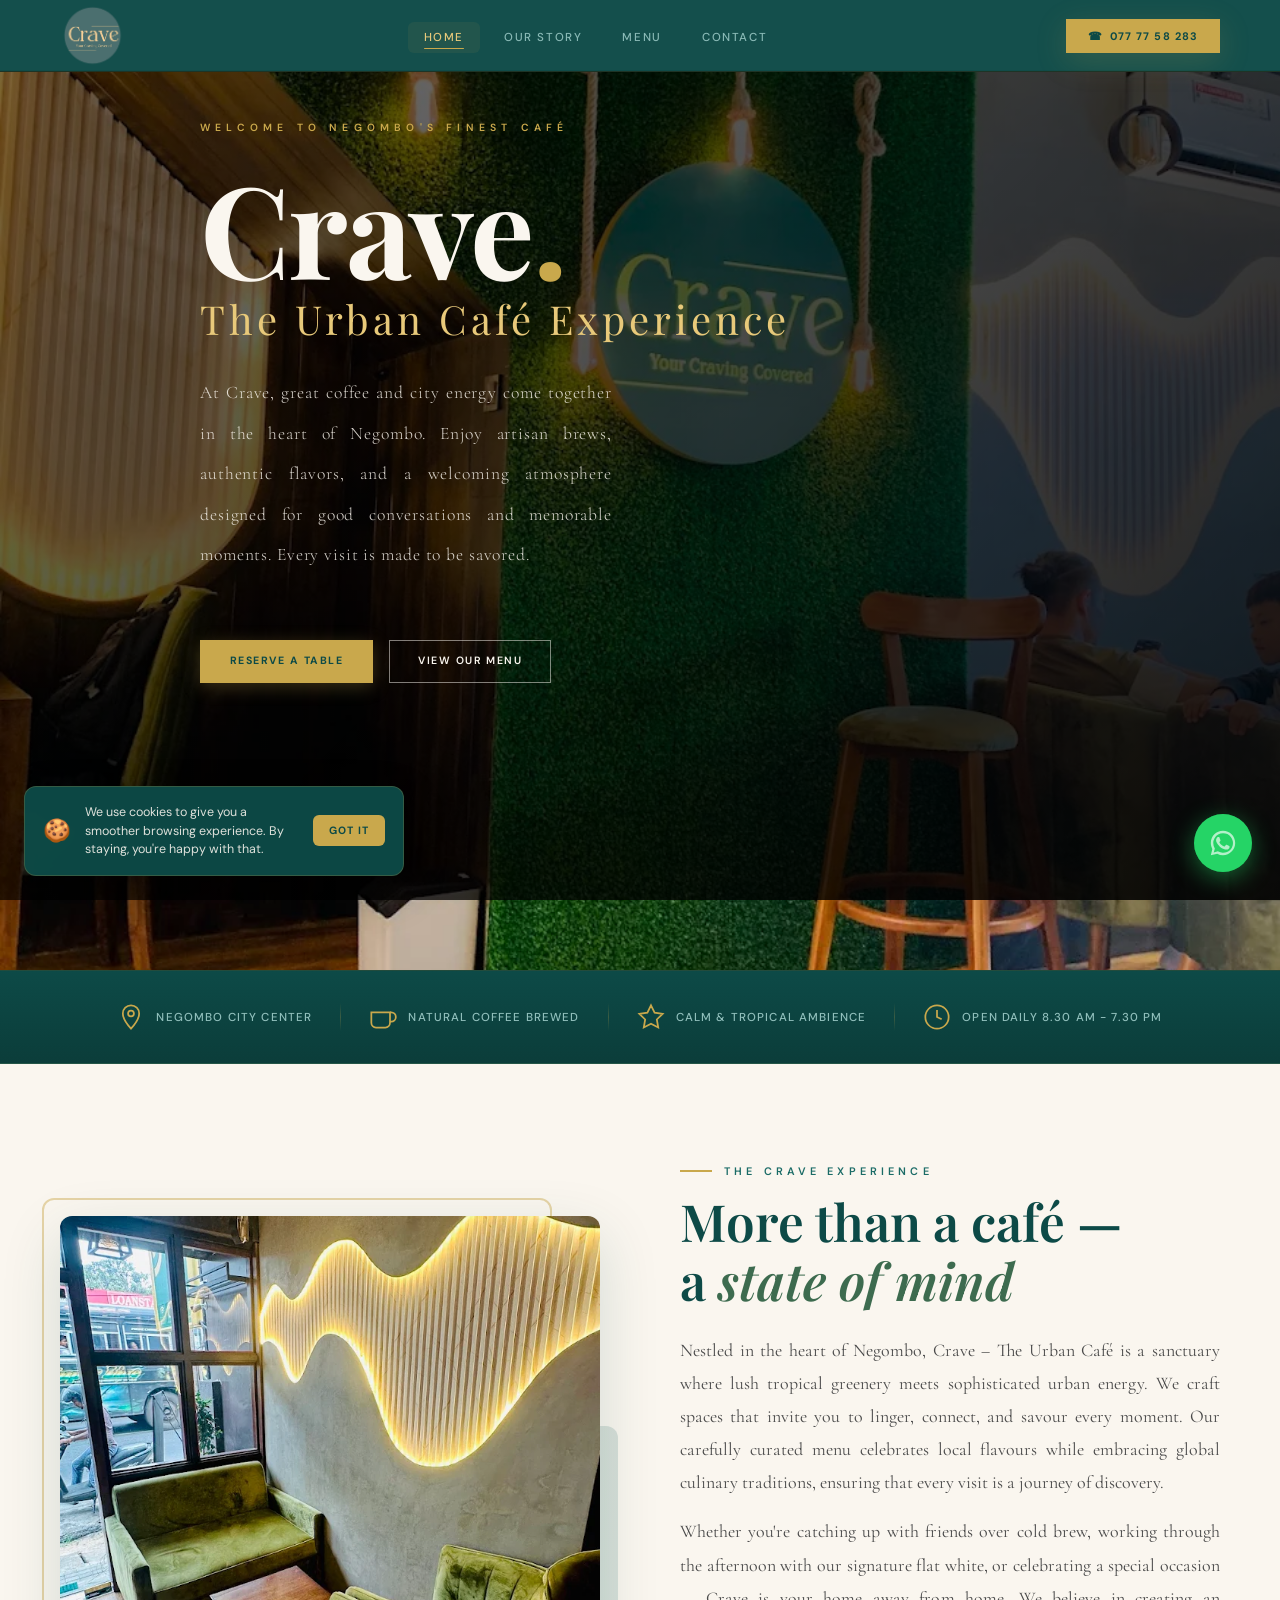
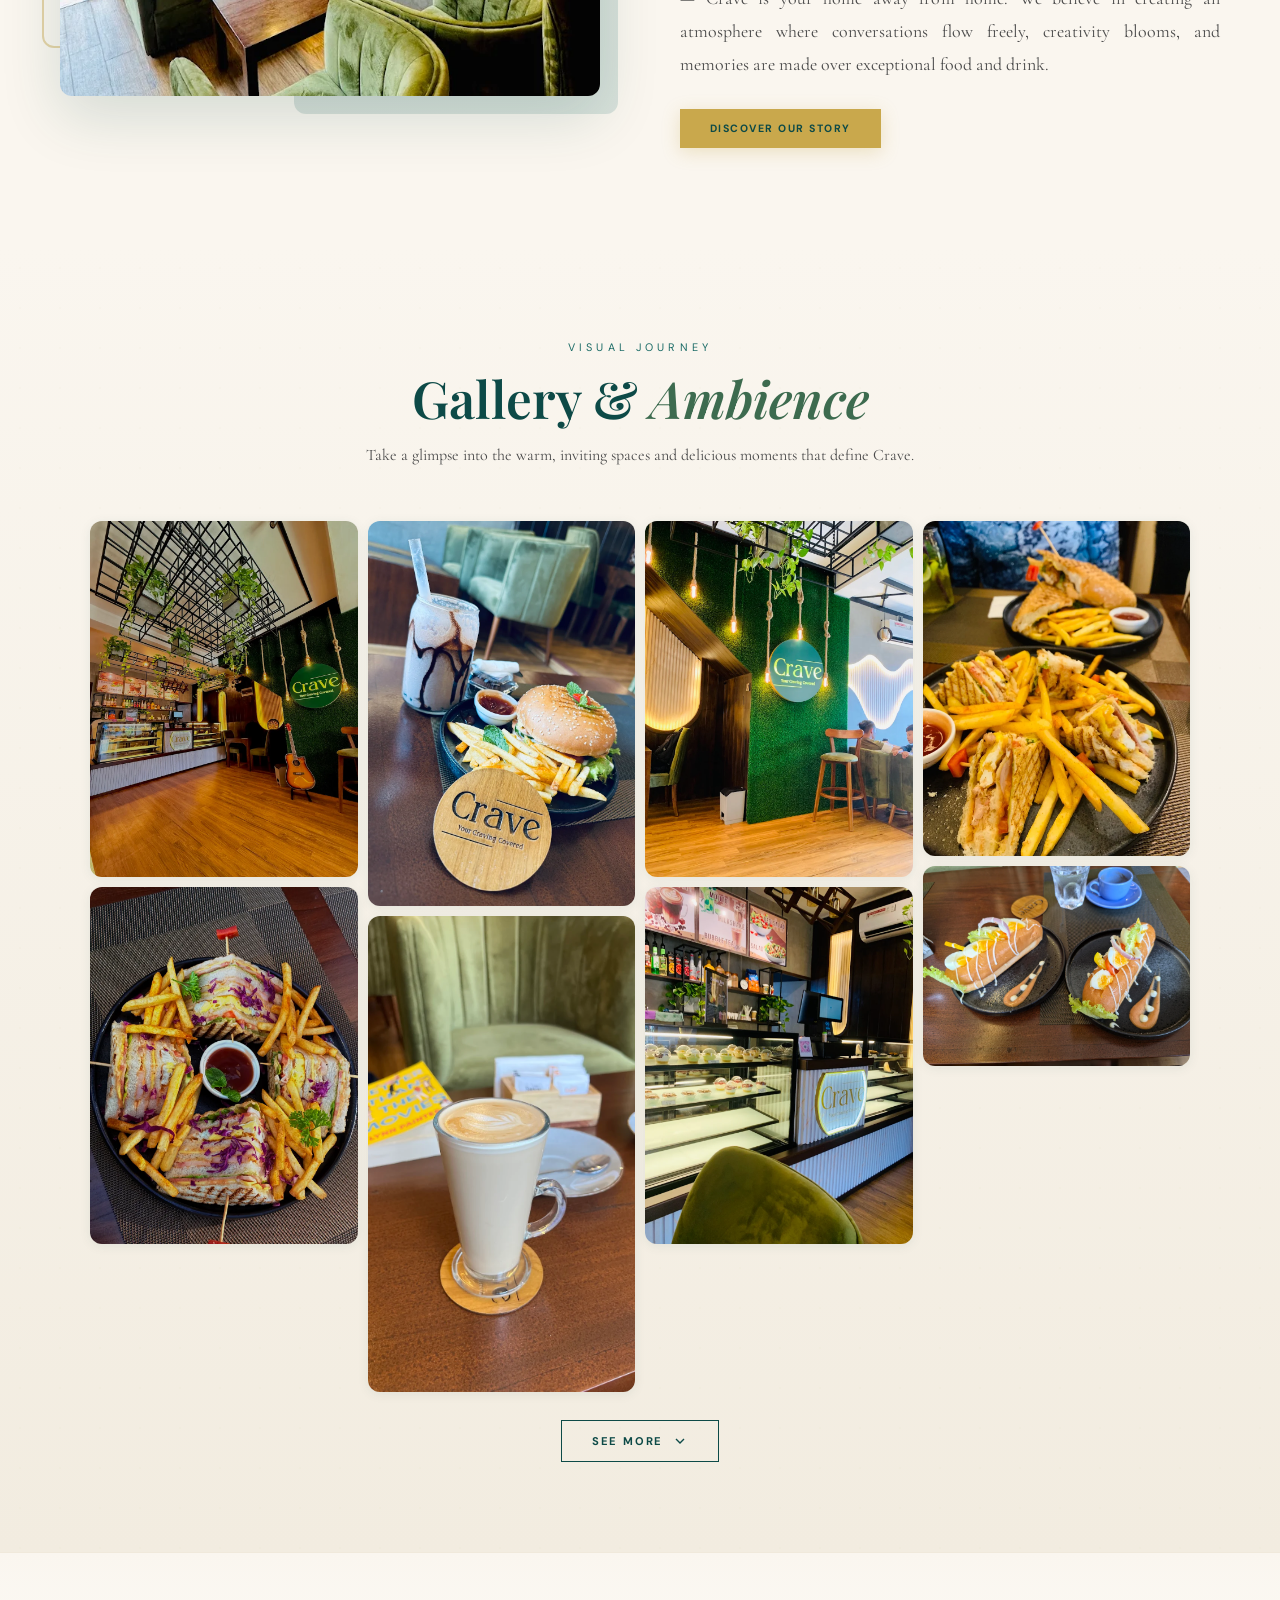
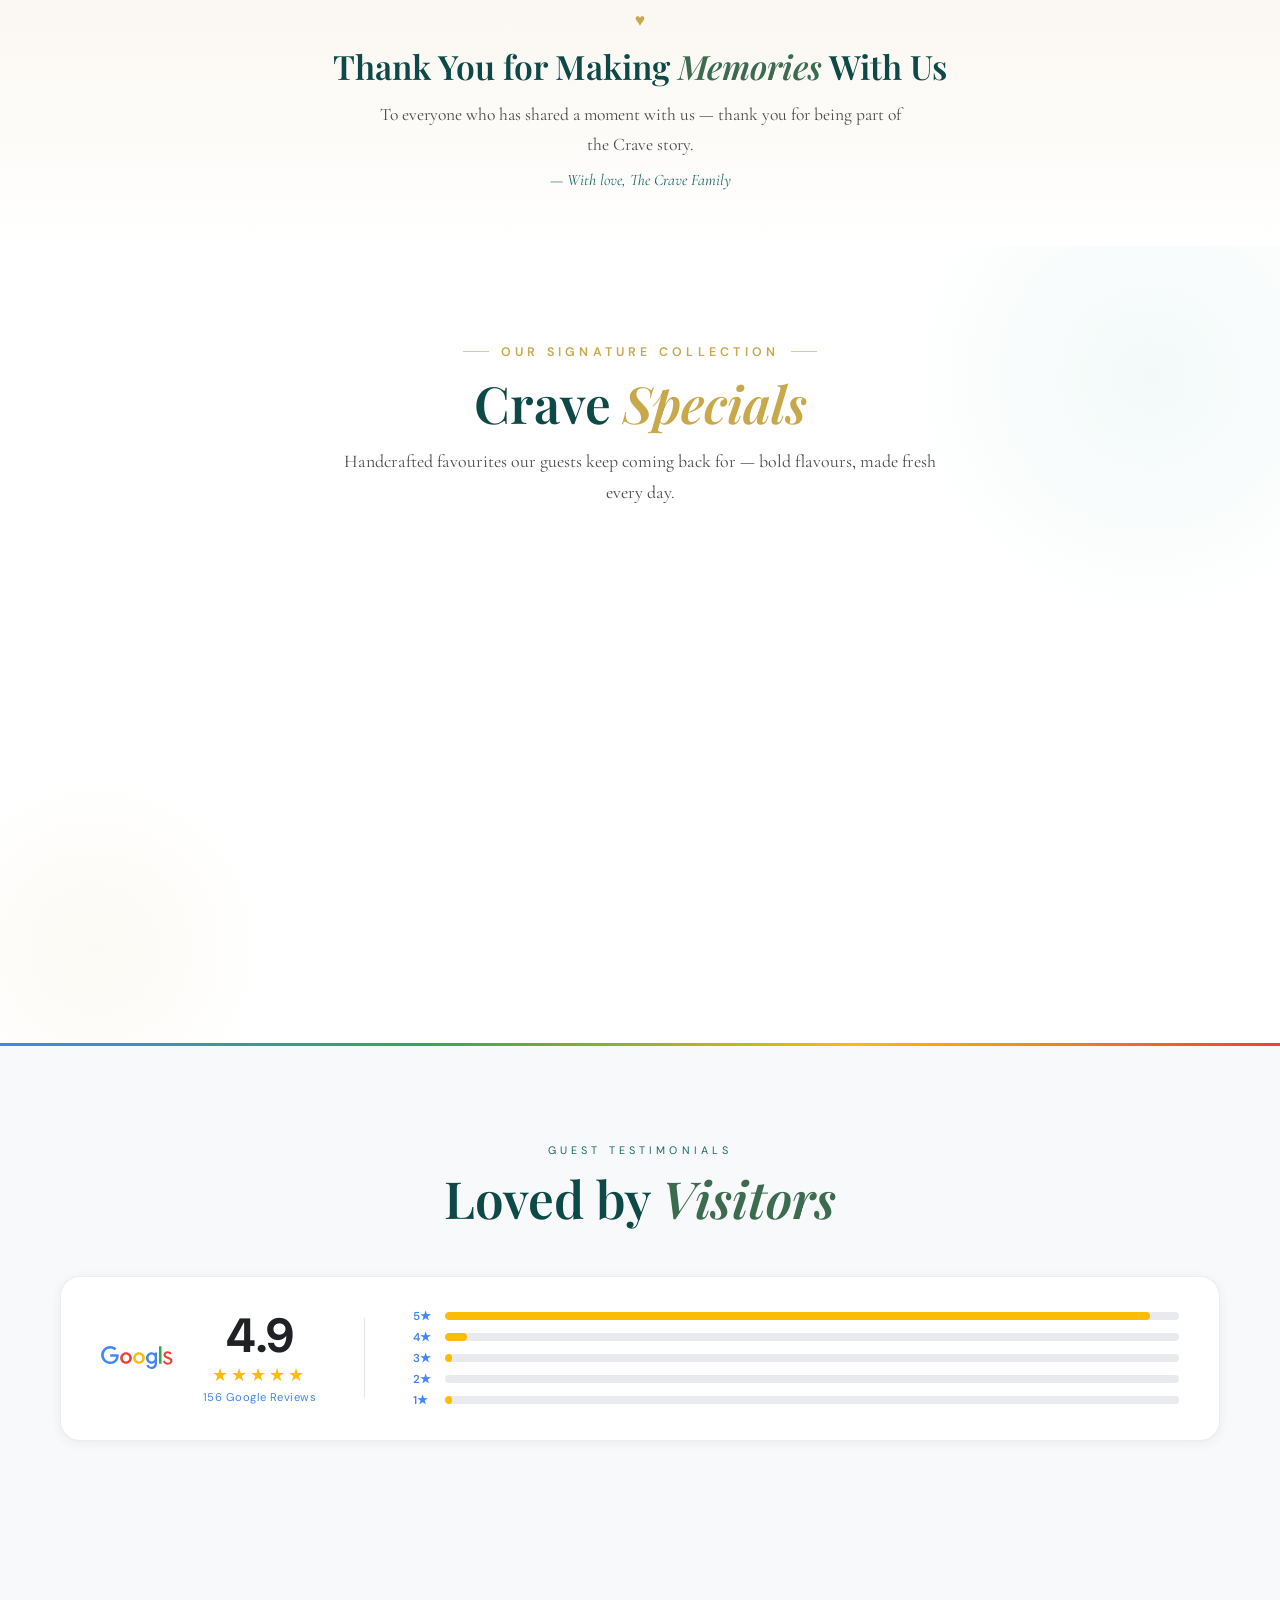
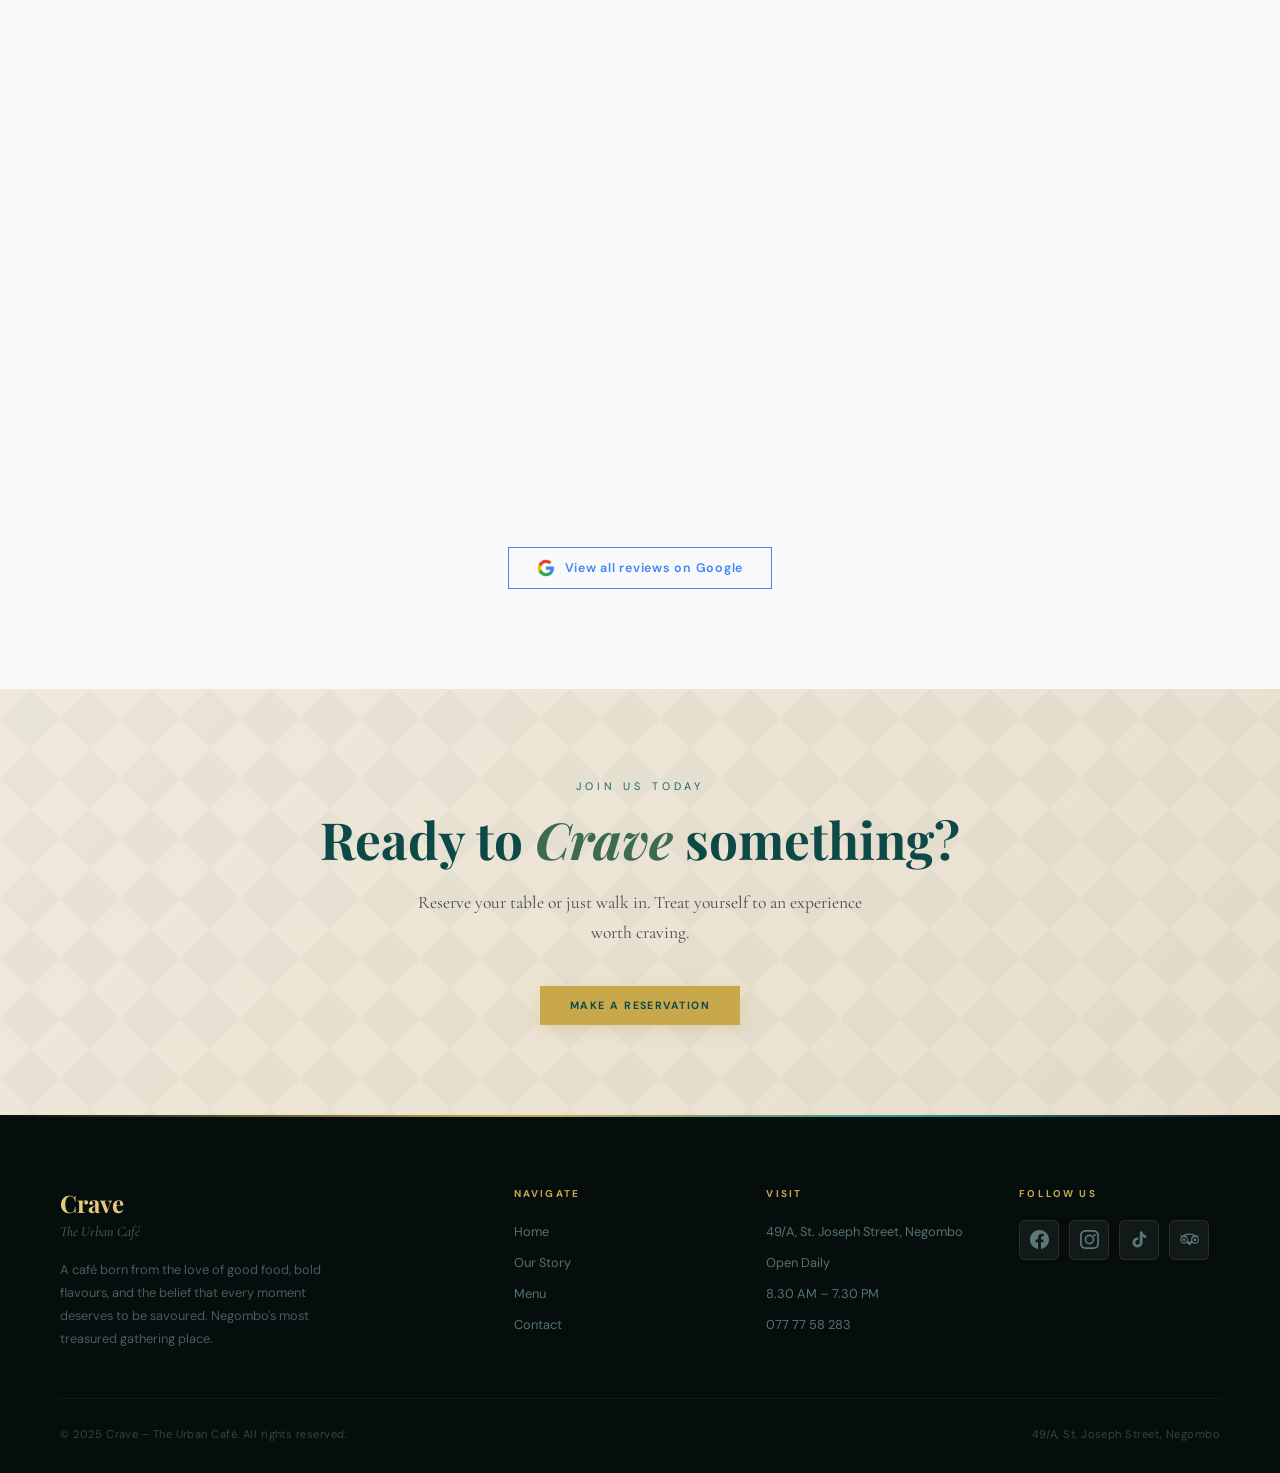
==== commit 7e9c31c1: "Pre-launch audit: perf, SEO, cleanup, and bug fixes Performance: - Swap 2.5MB JPEG hero background f" ====
--- a/index.html
+++ b/index.html
@@ -4,6 +4,16 @@
   <meta charset="UTF-8">
   <meta name="viewport" content="width=device-width, initial-scale=1.0">
   <title>Crave – The Urban Café | Negombo</title>
+  <meta name="description" content="Crave – The Urban Café in Negombo. Specialty coffee, fresh food, and a calm tropical ambience. Open daily 8.30 AM – 7.30 PM at 49/A St. Joseph Street.">
+  <meta name="theme-color" content="#0d4a47">
+  <link rel="icon" type="image/png" href="Images/CRAVE LOGO PNG (1).png">
+  <meta property="og:title" content="Crave – The Urban Café | Negombo">
+  <meta property="og:description" content="Specialty coffee, fresh food, and a calm tropical ambience in the heart of Negombo.">
+  <meta property="og:type" content="website">
+  <meta property="og:image" content="Images/cafe-interior.webp">
+  <link rel="preconnect" href="https://fonts.googleapis.com">
+  <link rel="preconnect" href="https://fonts.gstatic.com" crossorigin>
+  <link rel="stylesheet" href="https://fonts.googleapis.com/css2?family=Playfair+Display:ital,wght@0,400;0,600;0,700;1,400;1,600&family=Cormorant+Garamond:ital,wght@0,300;0,400;0,500;1,300;1,400&family=DM+Sans:wght@300;400;500;600&display=swap">
   <link rel="stylesheet" href="styles.css">
 </head>
 <body>
@@ -126,7 +136,7 @@
 <section style="background: var(--cream); padding: 0;">
   <div class="ambience-section">
     <div class="ambience-visual">
-      <img src="Images/Crave_inside.webp" alt="Crave Experience" class="ambience-image">
+      <img src="Images/Crave_inside.webp" alt="Crave café interior" class="ambience-image" loading="lazy">
     </div>
     <div class="ambience-text">
       <p class="eyebrow">The Crave Experience</p>
@@ -207,7 +217,7 @@
       <!-- Mojito Card -->
       <div class="card-item">
         <div class="card-image">
-          <img src="Images/Crave_Special_Mojito1.webp" alt="Crave Special Mojito">
+          <img src="Images/Crave_Special_Mojito1.webp" alt="Crave Special Mojito" loading="lazy">
         </div>
         <div class="card-content">
           <div class="card-tag">Beverage</div>
@@ -220,7 +230,7 @@
       <!-- Iced Tea Card -->
       <div class="card-item">
         <div class="card-image">
-          <img src="Images/special-iced-tea.webp" alt="Crave Special Iced Tea">
+          <img src="Images/special-iced-tea.webp" alt="Crave Special Iced Tea" loading="lazy">
         </div>
         <div class="card-content">
           <div class="card-tag">Beverage</div>
@@ -233,7 +243,7 @@
       <!-- Milkshake Card -->
       <div class="card-item">
         <div class="card-image">
-          <img src="Images/signature-latte.webp" alt="Crave Special Milkshake">
+          <img src="Images/signature-latte.webp" alt="Crave Special Milkshake" loading="lazy">
         </div>
         <div class="card-content">
           <div class="card-tag">Beverage</div>
@@ -246,7 +256,7 @@
       <!-- Burger Card -->
       <div class="card-item">
         <div class="card-image">
-          <img src="Images/special-burger.webp" alt="Crave Special Burger">
+          <img src="Images/special-burger.webp" alt="Crave Special Burger" loading="lazy">
         </div>
         <div class="card-content">
           <div class="card-tag">Food</div>
@@ -513,7 +523,7 @@
 <!-- WhatsApp Floating Button -->
 <div class="whatsapp-float">
   <span class="whatsapp-tooltip">Chat with us on WhatsApp</span>
-  <a class="whatsapp-btn" href="https://wa.me/94777758283" target="_blank" rel="noopener" aria-label="Chat on WhatsApp">
+  <a class="whatsapp-btn" href="https://wa.me/94777757283" target="_blank" rel="noopener" aria-label="Chat on WhatsApp">
     <svg viewBox="0 0 32 32" fill="none" xmlns="http://www.w3.org/2000/svg">
       <path d="M16 3C8.82 3 3 8.82 3 16c0 2.3.6 4.47 1.64 6.35L3 29l6.82-1.62A13 13 0 0 0 16 29c7.18 0 13-5.82 13-13S23.18 3 16 3z" fill="#fff"/>
       <path d="M16 5.5A10.5 10.5 0 0 0 7.04 21.3l.28.45-1.19 4.34 4.46-1.17.44.26A10.5 10.5 0 1 0 16 5.5z" fill="#25D366"/>
--- a/styles.css
+++ b/styles.css
@@ -2,7 +2,7 @@
    CRAVE – THE URBAN CAFÉ – UPGRADED PRODUCTION STYLESHEET v2.0
    ═══════════════════════════════════════════════════════════════ */
 
-@import url('https://fonts.googleapis.com/css2?family=Playfair+Display:ital,wght@0,400;0,600;0,700;1,400;1,600&family=Cormorant+Garamond:ital,wght@0,300;0,400;0,500;1,300;1,400&family=DM+Sans:wght@300;400;500;600&display=swap');
+/* Fonts are loaded via <link> in each page's <head> for faster, non-blocking delivery. */
 
 /* ── COLOR PALETTE ── */
 :root {
@@ -216,7 +216,7 @@
   position: absolute;
   inset: 0;
   background-image: linear-gradient(135deg, rgba(0, 0, 0, 0.5) 0%, rgba(0, 0, 0, 0.9) 100%),
-                    url('Images/INV_7810.jpeg');
+                    url('Images/crave-brand-wall.webp');
   background-size: cover;
   background-position: center;
   background-repeat: no-repeat;
@@ -506,15 +506,31 @@
   .feature-divider { display: none; }
   .feature-text { font-size: 0.68rem; }
 }
+
+/* Mobile: compact 2x2 grid, icon above text */
 @media (max-width: 600px) {
-  .features-strip { padding: 14px 16px; }
-  .feature-item { padding: 7px 12px; gap: 8px; }
-  .feature-icon { width: 22px; height: 22px; }
-  .feature-text { font-size: 0.64rem; letter-spacing: 0.06em; }
-}
-@media (max-width: 400px) {
-  .features-strip { justify-content: flex-start; overflow-x: auto; flex-wrap: nowrap; }
-  .features-strip::-webkit-scrollbar { display: none; }
+  .features-strip {
+    display: grid; grid-template-columns: 1fr 1fr;
+    gap: 1px; padding: 0;
+    background: rgba(201,168,76,0.12);
+  }
+  .feature-divider { display: none; }
+  .feature-item {
+    flex-direction: column; gap: 7px;
+    padding: 18px 10px; text-align: center;
+    background: linear-gradient(180deg, var(--teal-deep) 0%, #0b3d3a 100%);
+    border-radius: 0;
+  }
+  .feature-item:hover { background: linear-gradient(180deg, #0e524e 0%, #0b3d3a 100%); }
+  .feature-icon { width: 24px; height: 24px; }
+  .feature-text {
+    font-size: 0.62rem; letter-spacing: 0.05em;
+    line-height: 1.35; white-space: normal;
+  }
+}
+@media (max-width: 360px) {
+  .feature-item { padding: 15px 8px; }
+  .feature-text { font-size: 0.58rem; }
 }
 
 
